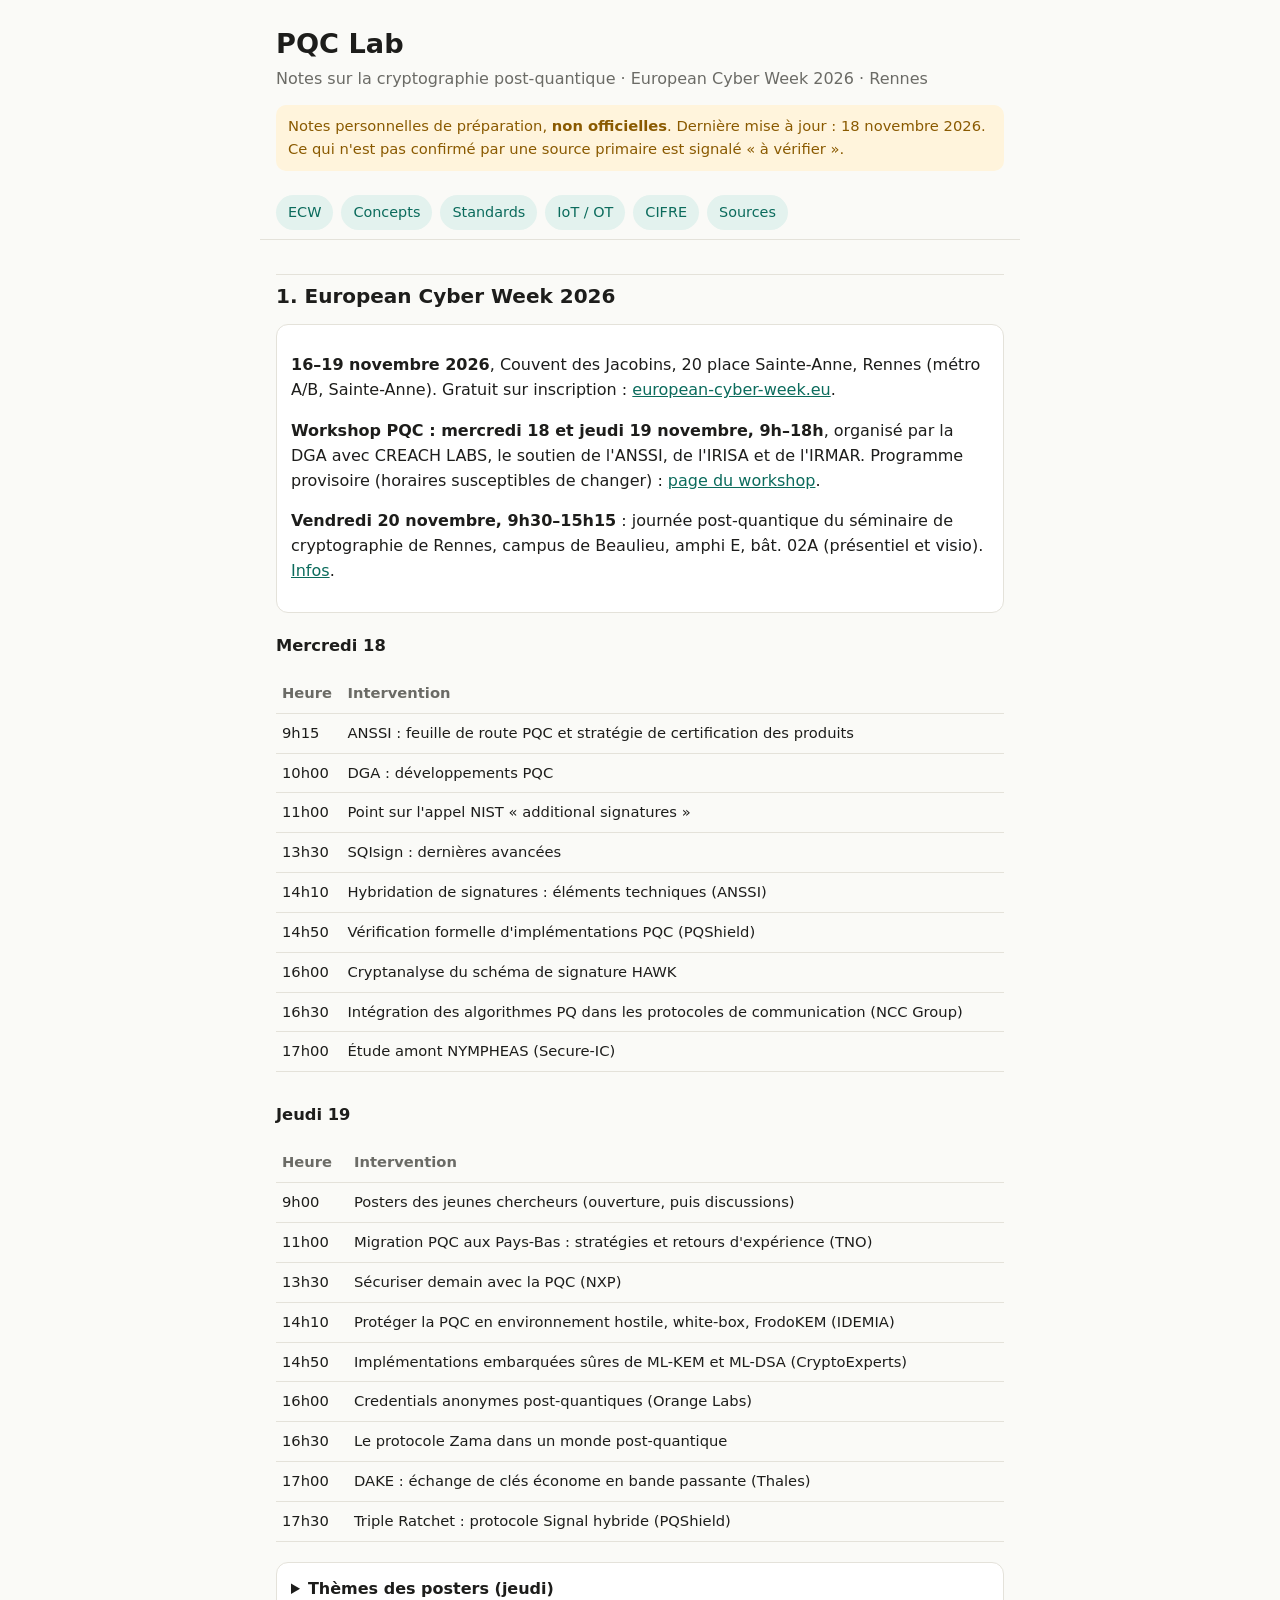
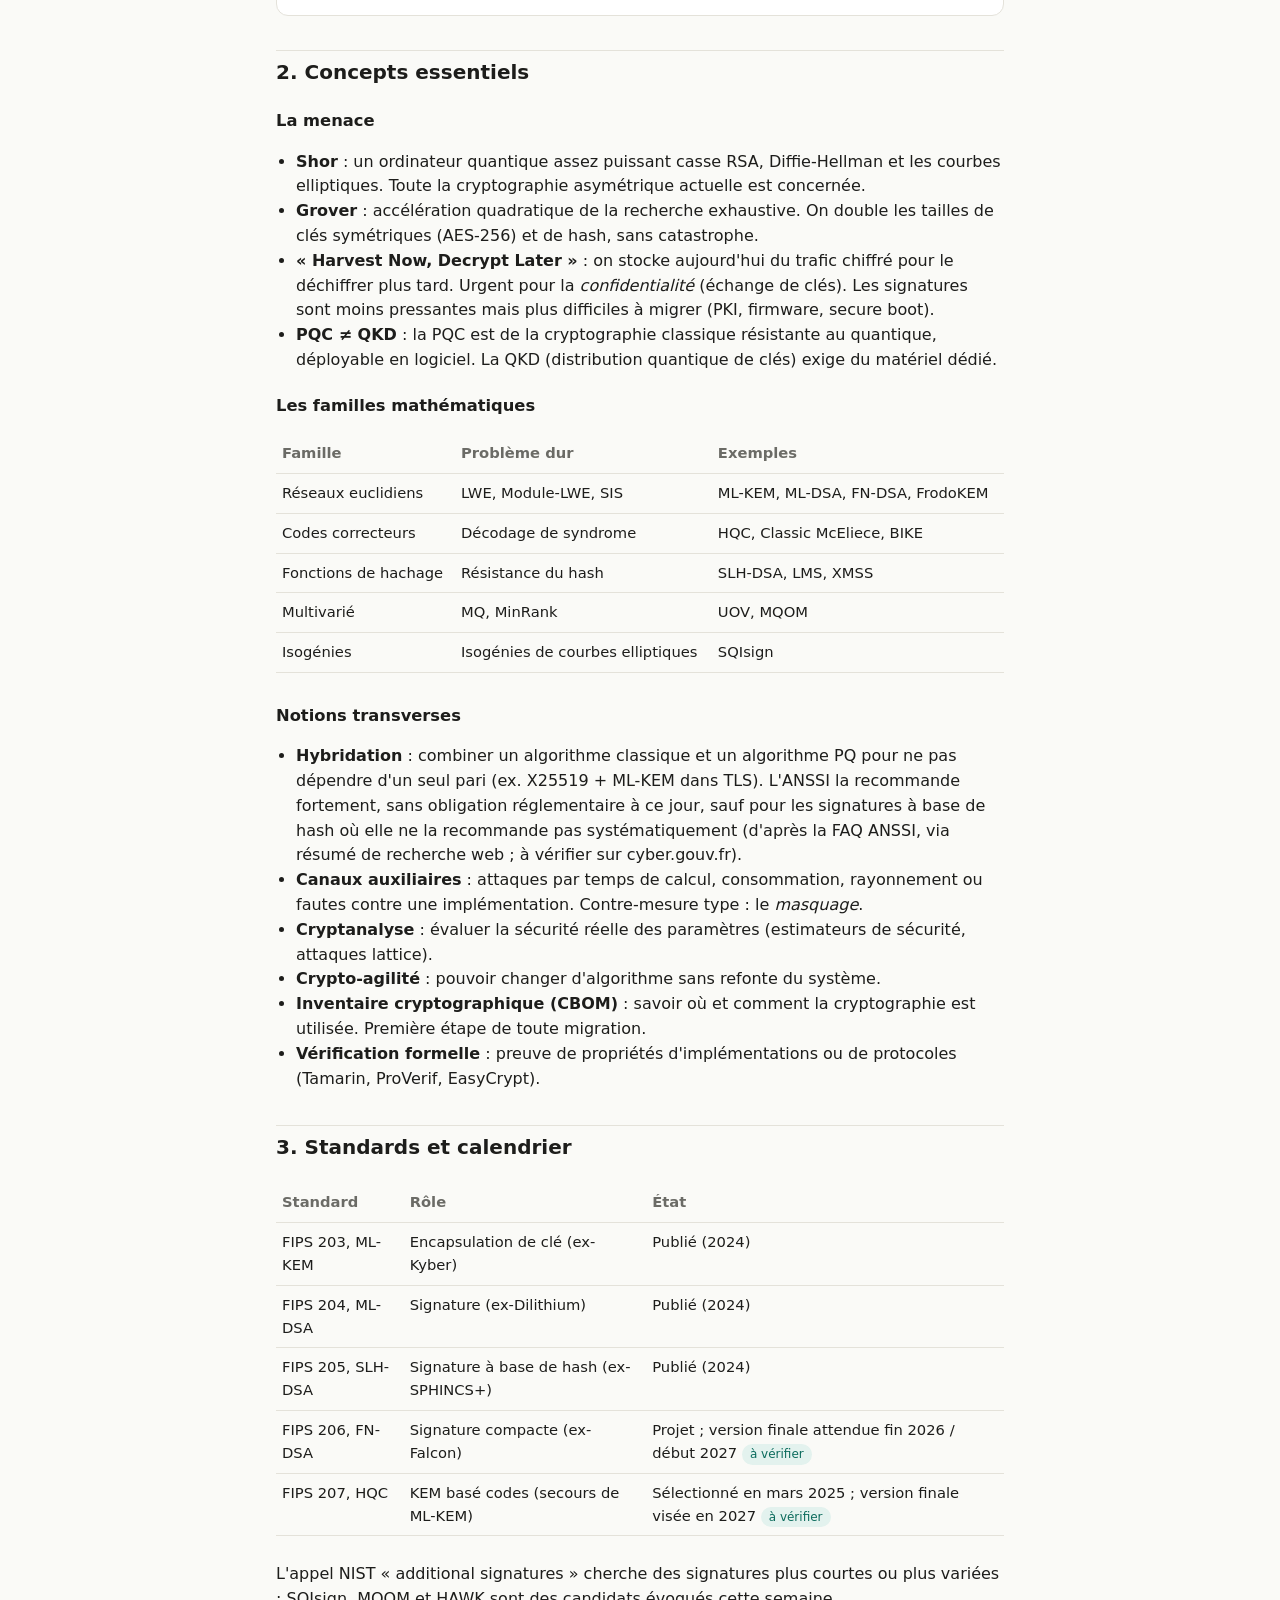
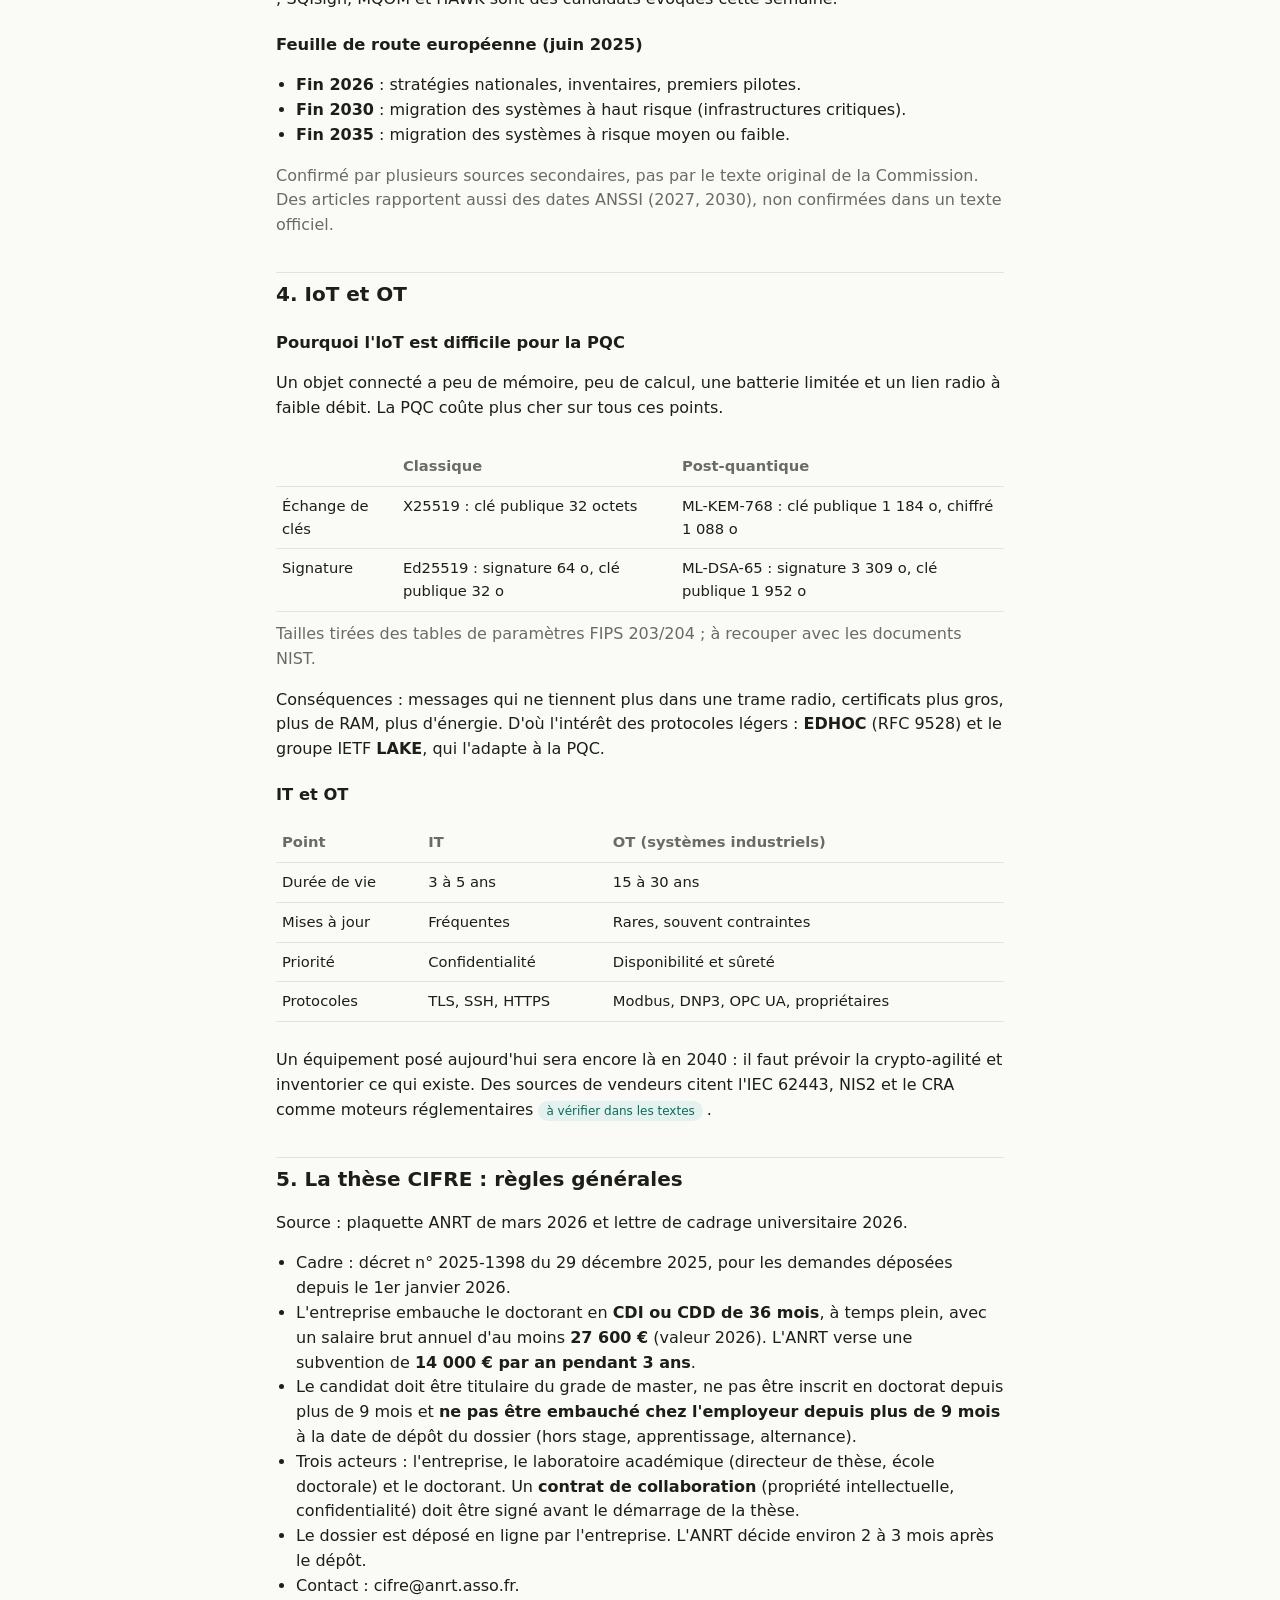
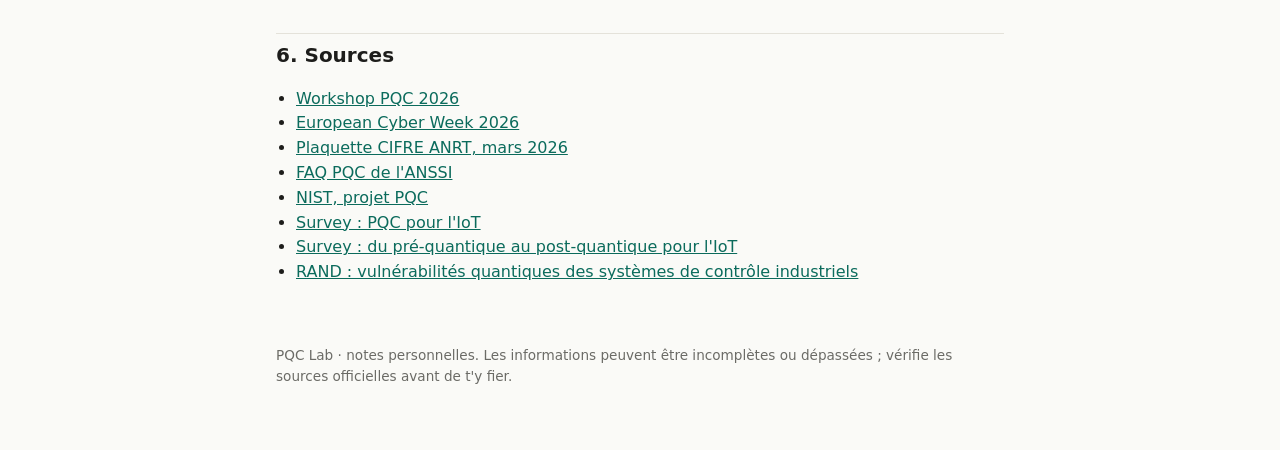
==== index.html @ df10cd15 "Add PQC Lab notes page (ECW 2026, concepts, IoT/OT, CIFRE) Co-Authored-By: Claude Sonnet 5.5 <norepl" ====
<!doctype html>
<html lang="fr">
<head>
<meta charset="utf-8">
<meta name="viewport" content="width=device-width, initial-scale=1">
<title>PQC Lab – notes ECW 2026</title>
<meta name="description" content="Notes de préparation sur la cryptographie post-quantique : European Cyber Week 2026, concepts, IoT/OT, thèse CIFRE.">
<style>
:root{
  --bg:#fafaf7; --fg:#1d1d1b; --muted:#6b6b66; --card:#ffffff; --line:#e4e2da;
  --accent:#0b6b5c; --accent-bg:#e3f2ee; --warn:#8a5a00; --warn-bg:#fff4dc;
}
@media (prefers-color-scheme: dark){
  :root:not([data-theme="light"]){
    --bg:#121614; --fg:#ecefec; --muted:#9aa49e; --card:#1a201d; --line:#2a322e;
    --accent:#5fd0b8; --accent-bg:#17302a; --warn:#f0c068; --warn-bg:#2e2410;
  }
}
*{box-sizing:border-box}
html{scroll-behavior:smooth}
body{margin:0;background:var(--bg);color:var(--fg);
  font:16px/1.55 system-ui,-apple-system,"Segoe UI",Roboto,sans-serif;
  -webkit-text-size-adjust:100%}
main,header,footer,nav{max-width:760px;margin:0 auto;padding-left:16px;padding-right:16px}
header{padding-top:28px}
h1{font-size:1.7rem;line-height:1.2;margin:0 0 6px}
h2{font-size:1.25rem;margin:34px 0 10px;padding-top:6px;border-top:1px solid var(--line)}
h3{font-size:1.02rem;margin:20px 0 6px}
p,li{overflow-wrap:anywhere}
.sub{color:var(--muted);margin:0}
nav{position:sticky;top:0;background:var(--bg);padding-top:10px;padding-bottom:10px;
  border-bottom:1px solid var(--line);z-index:5;display:flex;gap:8px;overflow-x:auto;white-space:nowrap}
nav a{flex:0 0 auto;text-decoration:none;color:var(--accent);background:var(--accent-bg);
  padding:6px 12px;border-radius:999px;font-size:.9rem}
.note{background:var(--warn-bg);color:var(--warn);border-radius:10px;padding:10px 12px;font-size:.92rem;margin:14px 0}
.card{background:var(--card);border:1px solid var(--line);border-radius:12px;padding:12px 14px;margin:12px 0}
table{width:100%;border-collapse:collapse;font-size:.92rem;margin:10px 0}
th,td{text-align:left;vertical-align:top;padding:8px 6px;border-bottom:1px solid var(--line)}
th{color:var(--muted);font-weight:600}
.tw{overflow-x:auto;-webkit-overflow-scrolling:touch}
.tag{display:inline-block;font-size:.75rem;padding:1px 8px;border-radius:999px;background:var(--accent-bg);color:var(--accent);margin-right:4px}
details{background:var(--card);border:1px solid var(--line);border-radius:12px;padding:4px 14px;margin:10px 0}
summary{cursor:pointer;padding:10px 0;font-weight:600}
a{color:var(--accent)}
ul{padding-left:20px}
footer{color:var(--muted);font-size:.85rem;padding-top:30px;padding-bottom:50px}
code{background:var(--accent-bg);padding:1px 5px;border-radius:5px;font-size:.9em}
</style>
</head>
<body>
<header>
  <h1>PQC Lab</h1>
  <p class="sub">Notes sur la cryptographie post-quantique · European Cyber Week 2026 · Rennes</p>
  <div class="note">Notes personnelles de préparation, <strong>non officielles</strong>. Dernière mise à jour : 18 novembre 2026. Ce qui n'est pas confirmé par une source primaire est signalé « à vérifier ».</div>
</header>

<nav aria-label="Sections">
  <a href="#ecw">ECW</a>
  <a href="#concepts">Concepts</a>
  <a href="#standards">Standards</a>
  <a href="#iot">IoT / OT</a>
  <a href="#cifre">CIFRE</a>
  <a href="#sources">Sources</a>
</nav>

<main>

<h2 id="ecw">1. European Cyber Week 2026</h2>
<div class="card">
  <p><strong>16–19 novembre 2026</strong>, Couvent des Jacobins, 20 place Sainte-Anne, Rennes (métro A/B, Sainte-Anne). Gratuit sur inscription : <a href="https://www.european-cyber-week.eu/inscription">european-cyber-week.eu</a>.</p>
  <p><strong>Workshop PQC : mercredi 18 et jeudi 19 novembre, 9h–18h</strong>, organisé par la DGA avec CREACH LABS, le soutien de l'ANSSI, de l'IRISA et de l'IRMAR. Programme provisoire (horaires susceptibles de changer) : <a href="https://lercier.pages.math.cnrs.fr/pqc-workshop-2026/index.html">page du workshop</a>.</p>
  <p><strong>Vendredi 20 novembre, 9h30–15h15</strong> : journée post-quantique du séminaire de cryptographie de Rennes, campus de Beaulieu, amphi E, bât. 02A (présentiel et visio). <a href="https://www.creachlabs.fr/en/seminars-keeping-date-latest-research/cryptography-seminar/post-quantum-day-cryptography-seminar">Infos</a>.</p>
</div>

<h3>Mercredi 18</h3>
<div class="tw"><table>
<tr><th>Heure</th><th>Intervention</th></tr>
<tr><td>9h15</td><td>ANSSI : feuille de route PQC et stratégie de certification des produits</td></tr>
<tr><td>10h00</td><td>DGA : développements PQC</td></tr>
<tr><td>11h00</td><td>Point sur l'appel NIST « additional signatures »</td></tr>
<tr><td>13h30</td><td>SQIsign : dernières avancées</td></tr>
<tr><td>14h10</td><td>Hybridation de signatures : éléments techniques (ANSSI)</td></tr>
<tr><td>14h50</td><td>Vérification formelle d'implémentations PQC (PQShield)</td></tr>
<tr><td>16h00</td><td>Cryptanalyse du schéma de signature HAWK</td></tr>
<tr><td>16h30</td><td>Intégration des algorithmes PQ dans les protocoles de communication (NCC Group)</td></tr>
<tr><td>17h00</td><td>Étude amont NYMPHEAS (Secure-IC)</td></tr>
</table></div>

<h3>Jeudi 19</h3>
<div class="tw"><table>
<tr><th>Heure</th><th>Intervention</th></tr>
<tr><td>9h00</td><td>Posters des jeunes chercheurs (ouverture, puis discussions)</td></tr>
<tr><td>11h00</td><td>Migration PQC aux Pays-Bas : stratégies et retours d'expérience (TNO)</td></tr>
<tr><td>13h30</td><td>Sécuriser demain avec la PQC (NXP)</td></tr>
<tr><td>14h10</td><td>Protéger la PQC en environnement hostile, white-box, FrodoKEM (IDEMIA)</td></tr>
<tr><td>14h50</td><td>Implémentations embarquées sûres de ML-KEM et ML-DSA (CryptoExperts)</td></tr>
<tr><td>16h00</td><td>Credentials anonymes post-quantiques (Orange Labs)</td></tr>
<tr><td>16h30</td><td>Le protocole Zama dans un monde post-quantique</td></tr>
<tr><td>17h00</td><td>DAKE : échange de clés économe en bande passante (Thales)</td></tr>
<tr><td>17h30</td><td>Triple Ratchet : protocole Signal hybride (PQShield)</td></tr>
</table></div>

<details>
<summary>Thèmes des posters (jeudi)</summary>
<ul>
  <li>Cosets cyclotomiques et problèmes de « hidden shift » généralisés</li>
  <li>LSTM homomorphe pratique par bootstrapping programmable</li>
  <li>Réduction interne tronquée et mise au carré vectorisée dans le PMN</li>
  <li>Analyse par canaux auxiliaires d'arbres de graines GGM corrélées : application à MQOM</li>
  <li>Masquage de ML-DSA</li>
  <li>Signatures aveugles compactes concurremment sûres à partir d'hypothèses sur les réseaux</li>
  <li>Cadre pour l'échange de clés hybride PQ/classique</li>
  <li>Attaques différentielles tronquées quantiques</li>
  <li>Matériel optimisé pour signatures à base de hash (LMS, XMSS, SLH-DSA)</li>
  <li>Résilience aux fuites bruitées sans perte liée à la taille du corps</li>
  <li>Schéma de chiffrement MinRank Gabidulin</li>
  <li>Architecture commune ML-KEM / ML-DSA / FN-DSA</li>
</ul>
<p class="sub"><a href="https://www.creachlabs.fr/sites/default/files/public/media/document/2026-11/pqc-2026-accepted-posters.pdf">Liste officielle des posters (PDF)</a></p>
</details>

<h2 id="concepts">2. Concepts essentiels</h2>

<h3>La menace</h3>
<ul>
  <li><strong>Shor</strong> : un ordinateur quantique assez puissant casse RSA, Diffie-Hellman et les courbes elliptiques. Toute la cryptographie asymétrique actuelle est concernée.</li>
  <li><strong>Grover</strong> : accélération quadratique de la recherche exhaustive. On double les tailles de clés symétriques (AES-256) et de hash, sans catastrophe.</li>
  <li><strong>« Harvest Now, Decrypt Later »</strong> : on stocke aujourd'hui du trafic chiffré pour le déchiffrer plus tard. Urgent pour la <em>confidentialité</em> (échange de clés). Les signatures sont moins pressantes mais plus difficiles à migrer (PKI, firmware, secure boot).</li>
  <li><strong>PQC ≠ QKD</strong> : la PQC est de la cryptographie classique résistante au quantique, déployable en logiciel. La QKD (distribution quantique de clés) exige du matériel dédié.</li>
</ul>

<h3>Les familles mathématiques</h3>
<div class="tw"><table>
<tr><th>Famille</th><th>Problème dur</th><th>Exemples</th></tr>
<tr><td>Réseaux euclidiens</td><td>LWE, Module-LWE, SIS</td><td>ML-KEM, ML-DSA, FN-DSA, FrodoKEM</td></tr>
<tr><td>Codes correcteurs</td><td>Décodage de syndrome</td><td>HQC, Classic McEliece, BIKE</td></tr>
<tr><td>Fonctions de hachage</td><td>Résistance du hash</td><td>SLH-DSA, LMS, XMSS</td></tr>
<tr><td>Multivarié</td><td>MQ, MinRank</td><td>UOV, MQOM</td></tr>
<tr><td>Isogénies</td><td>Isogénies de courbes elliptiques</td><td>SQIsign</td></tr>
</table></div>

<h3>Notions transverses</h3>
<ul>
  <li><strong>Hybridation</strong> : combiner un algorithme classique et un algorithme PQ pour ne pas dépendre d'un seul pari (ex. X25519 + ML-KEM dans TLS). L'ANSSI la recommande fortement, sans obligation réglementaire à ce jour, sauf pour les signatures à base de hash où elle ne la recommande pas systématiquement (d'après la FAQ ANSSI, via résumé de recherche web ; à vérifier sur cyber.gouv.fr).</li>
  <li><strong>Canaux auxiliaires</strong> : attaques par temps de calcul, consommation, rayonnement ou fautes contre une implémentation. Contre-mesure type : le <em>masquage</em>.</li>
  <li><strong>Cryptanalyse</strong> : évaluer la sécurité réelle des paramètres (estimateurs de sécurité, attaques lattice).</li>
  <li><strong>Crypto-agilité</strong> : pouvoir changer d'algorithme sans refonte du système.</li>
  <li><strong>Inventaire cryptographique (CBOM)</strong> : savoir où et comment la cryptographie est utilisée. Première étape de toute migration.</li>
  <li><strong>Vérification formelle</strong> : preuve de propriétés d'implémentations ou de protocoles (Tamarin, ProVerif, EasyCrypt).</li>
</ul>

<h2 id="standards">3. Standards et calendrier</h2>
<div class="tw"><table>
<tr><th>Standard</th><th>Rôle</th><th>État</th></tr>
<tr><td>FIPS 203, ML-KEM</td><td>Encapsulation de clé (ex-Kyber)</td><td>Publié (2024)</td></tr>
<tr><td>FIPS 204, ML-DSA</td><td>Signature (ex-Dilithium)</td><td>Publié (2024)</td></tr>
<tr><td>FIPS 205, SLH-DSA</td><td>Signature à base de hash (ex-SPHINCS+)</td><td>Publié (2024)</td></tr>
<tr><td>FIPS 206, FN-DSA</td><td>Signature compacte (ex-Falcon)</td><td>Projet ; version finale attendue fin 2026 / début 2027 <span class="tag">à vérifier</span></td></tr>
<tr><td>FIPS 207, HQC</td><td>KEM basé codes (secours de ML-KEM)</td><td>Sélectionné en mars 2025 ; version finale visée en 2027 <span class="tag">à vérifier</span></td></tr>
</table></div>
<p>L'appel NIST « additional signatures » cherche des signatures plus courtes ou plus variées ; SQIsign, MQOM et HAWK sont des candidats évoqués cette semaine.</p>

<h3>Feuille de route européenne (juin 2025)</h3>
<ul>
  <li><strong>Fin 2026</strong> : stratégies nationales, inventaires, premiers pilotes.</li>
  <li><strong>Fin 2030</strong> : migration des systèmes à haut risque (infrastructures critiques).</li>
  <li><strong>Fin 2035</strong> : migration des systèmes à risque moyen ou faible.</li>
</ul>
<p class="sub">Confirmé par plusieurs sources secondaires, pas par le texte original de la Commission. Des articles rapportent aussi des dates ANSSI (2027, 2030), non confirmées dans un texte officiel.</p>

<h2 id="iot">4. IoT et OT</h2>
<h3>Pourquoi l'IoT est difficile pour la PQC</h3>
<p>Un objet connecté a peu de mémoire, peu de calcul, une batterie limitée et un lien radio à faible débit. La PQC coûte plus cher sur tous ces points.</p>
<div class="tw"><table>
<tr><th></th><th>Classique</th><th>Post-quantique</th></tr>
<tr><td>Échange de clés</td><td>X25519 : clé publique 32 octets</td><td>ML-KEM-768 : clé publique 1 184 o, chiffré 1 088 o</td></tr>
<tr><td>Signature</td><td>Ed25519 : signature 64 o, clé publique 32 o</td><td>ML-DSA-65 : signature 3 309 o, clé publique 1 952 o</td></tr>
</table></div>
<p class="sub">Tailles tirées des tables de paramètres FIPS 203/204 ; à recouper avec les documents NIST.</p>
<p>Conséquences : messages qui ne tiennent plus dans une trame radio, certificats plus gros, plus de RAM, plus d'énergie. D'où l'intérêt des protocoles légers : <strong>EDHOC</strong> (RFC 9528) et le groupe IETF <strong>LAKE</strong>, qui l'adapte à la PQC.</p>

<h3>IT et OT</h3>
<div class="tw"><table>
<tr><th>Point</th><th>IT</th><th>OT (systèmes industriels)</th></tr>
<tr><td>Durée de vie</td><td>3 à 5 ans</td><td>15 à 30 ans</td></tr>
<tr><td>Mises à jour</td><td>Fréquentes</td><td>Rares, souvent contraintes</td></tr>
<tr><td>Priorité</td><td>Confidentialité</td><td>Disponibilité et sûreté</td></tr>
<tr><td>Protocoles</td><td>TLS, SSH, HTTPS</td><td>Modbus, DNP3, OPC UA, propriétaires</td></tr>
</table></div>
<p>Un équipement posé aujourd'hui sera encore là en 2040 : il faut prévoir la crypto-agilité et inventorier ce qui existe. Des sources de vendeurs citent l'IEC 62443, NIS2 et le CRA comme moteurs réglementaires <span class="tag">à vérifier dans les textes</span>.</p>

<h2 id="cifre">5. La thèse CIFRE : règles générales</h2>
<p>Source : plaquette ANRT de mars 2026 et lettre de cadrage universitaire 2026.</p>
<ul>
  <li>Cadre : décret n° 2025-1398 du 29 décembre 2025, pour les demandes déposées depuis le 1er janvier 2026.</li>
  <li>L'entreprise embauche le doctorant en <strong>CDI ou CDD de 36 mois</strong>, à temps plein, avec un salaire brut annuel d'au moins <strong>27 600 €</strong> (valeur 2026). L'ANRT verse une subvention de <strong>14 000 € par an pendant 3 ans</strong>.</li>
  <li>Le candidat doit être titulaire du grade de master, ne pas être inscrit en doctorat depuis plus de 9 mois et <strong>ne pas être embauché chez l'employeur depuis plus de 9 mois</strong> à la date de dépôt du dossier (hors stage, apprentissage, alternance).</li>
  <li>Trois acteurs : l'entreprise, le laboratoire académique (directeur de thèse, école doctorale) et le doctorant. Un <strong>contrat de collaboration</strong> (propriété intellectuelle, confidentialité) doit être signé avant le démarrage de la thèse.</li>
  <li>Le dossier est déposé en ligne par l'entreprise. L'ANRT décide environ 2 à 3 mois après le dépôt.</li>
  <li>Contact : cifre@anrt.asso.fr.</li>
</ul>

<h2 id="sources">6. Sources</h2>
<ul>
  <li><a href="https://lercier.pages.math.cnrs.fr/pqc-workshop-2026/index.html">Workshop PQC 2026</a></li>
  <li><a href="https://cybersecurity-centre.europa.eu/events/european-cyber-week-16-19-november-2026-rennes-france-2026-11-16_bg">European Cyber Week 2026</a></li>
  <li><a href="https://www.anrt.asso.fr/sites/default/files/2026-03/Cifre_2026.pdf">Plaquette CIFRE ANRT, mars 2026</a></li>
  <li><a href="https://cyber.gouv.fr/enjeux-technologiques/cryptographie-post-quantique/faq-pqc/">FAQ PQC de l'ANSSI</a></li>
  <li><a href="https://csrc.nist.gov/projects/post-quantum-cryptography">NIST, projet PQC</a></li>
  <li><a href="https://arxiv.org/pdf/2401.17538">Survey : PQC pour l'IoT</a></li>
  <li><a href="https://arxiv.org/pdf/2402.00790">Survey : du pré-quantique au post-quantique pour l'IoT</a></li>
  <li><a href="https://www.rand.org/pubs/research_reports/RRA2427-1.html">RAND : vulnérabilités quantiques des systèmes de contrôle industriels</a></li>
</ul>

</main>
<footer>
  <p>PQC Lab · notes personnelles. Les informations peuvent être incomplètes ou dépassées ; vérifie les sources officielles avant de t'y fier.</p>
</footer>
</body>
</html>
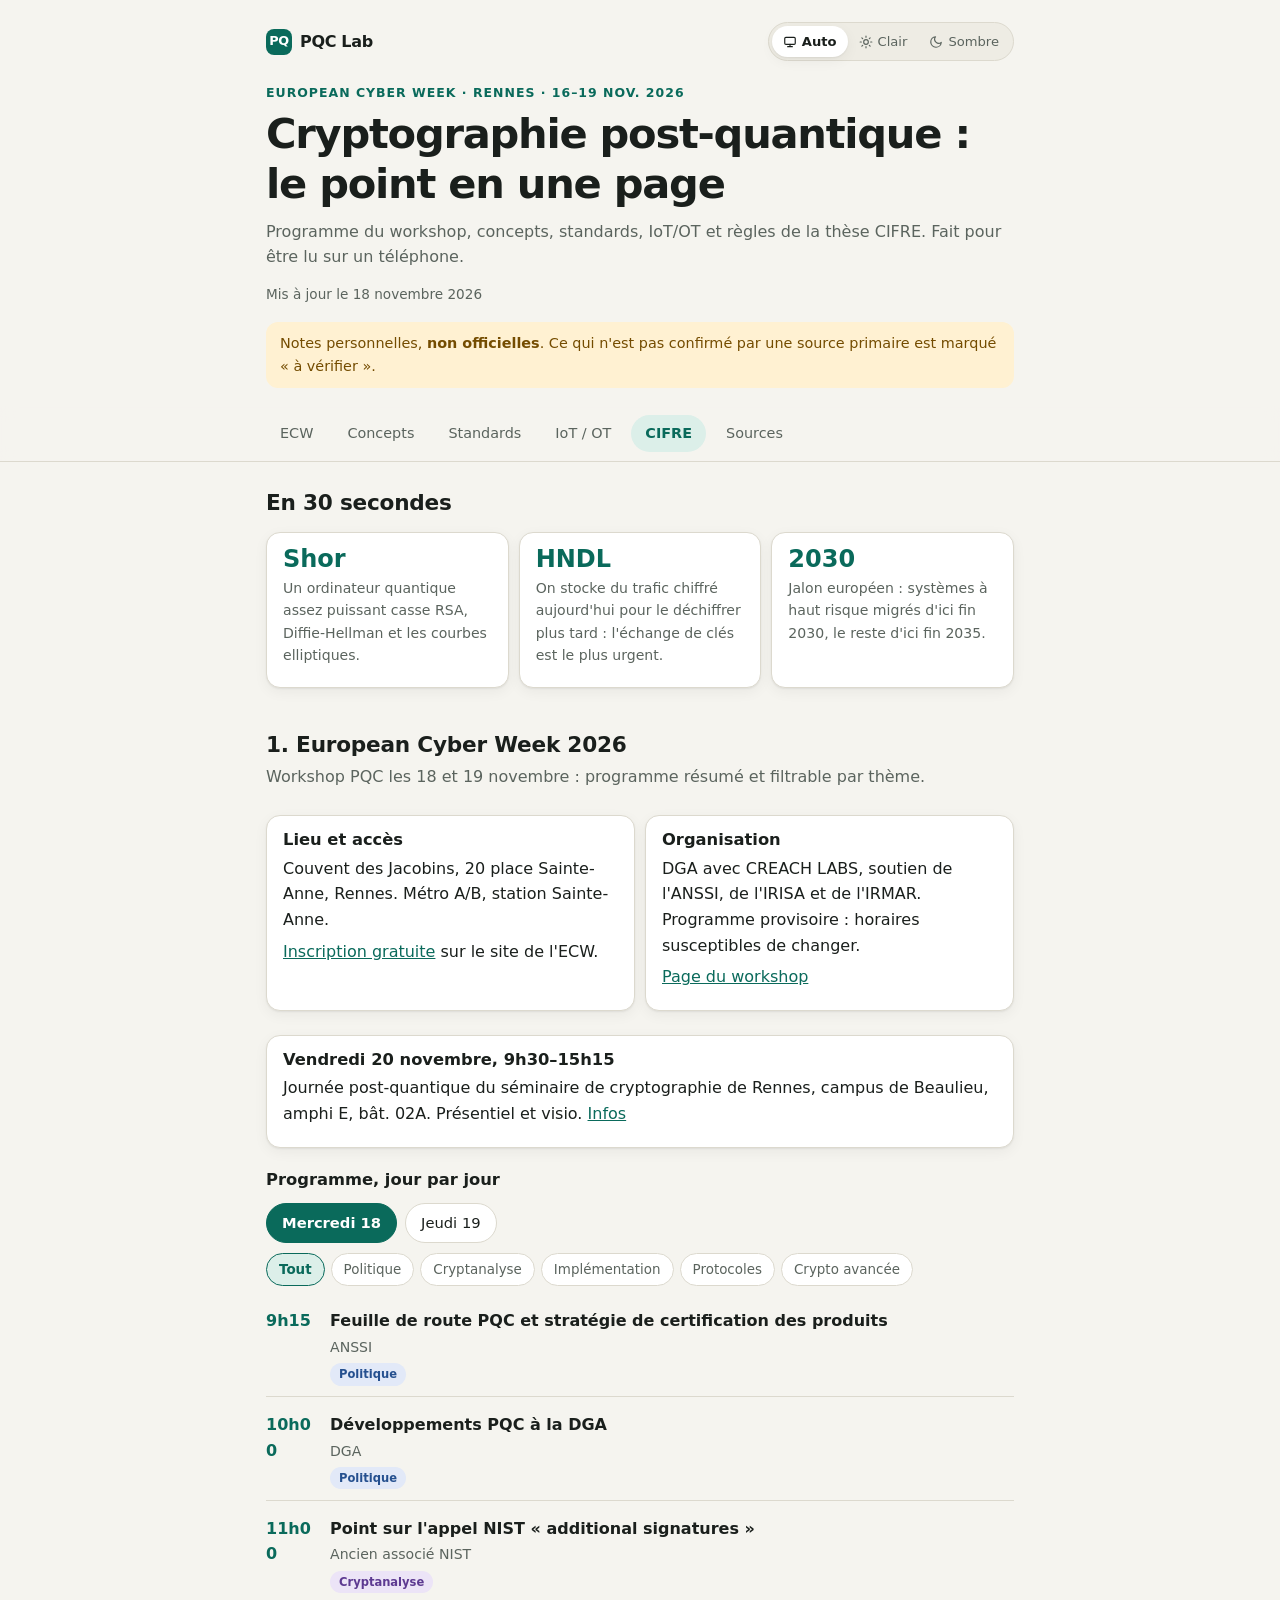
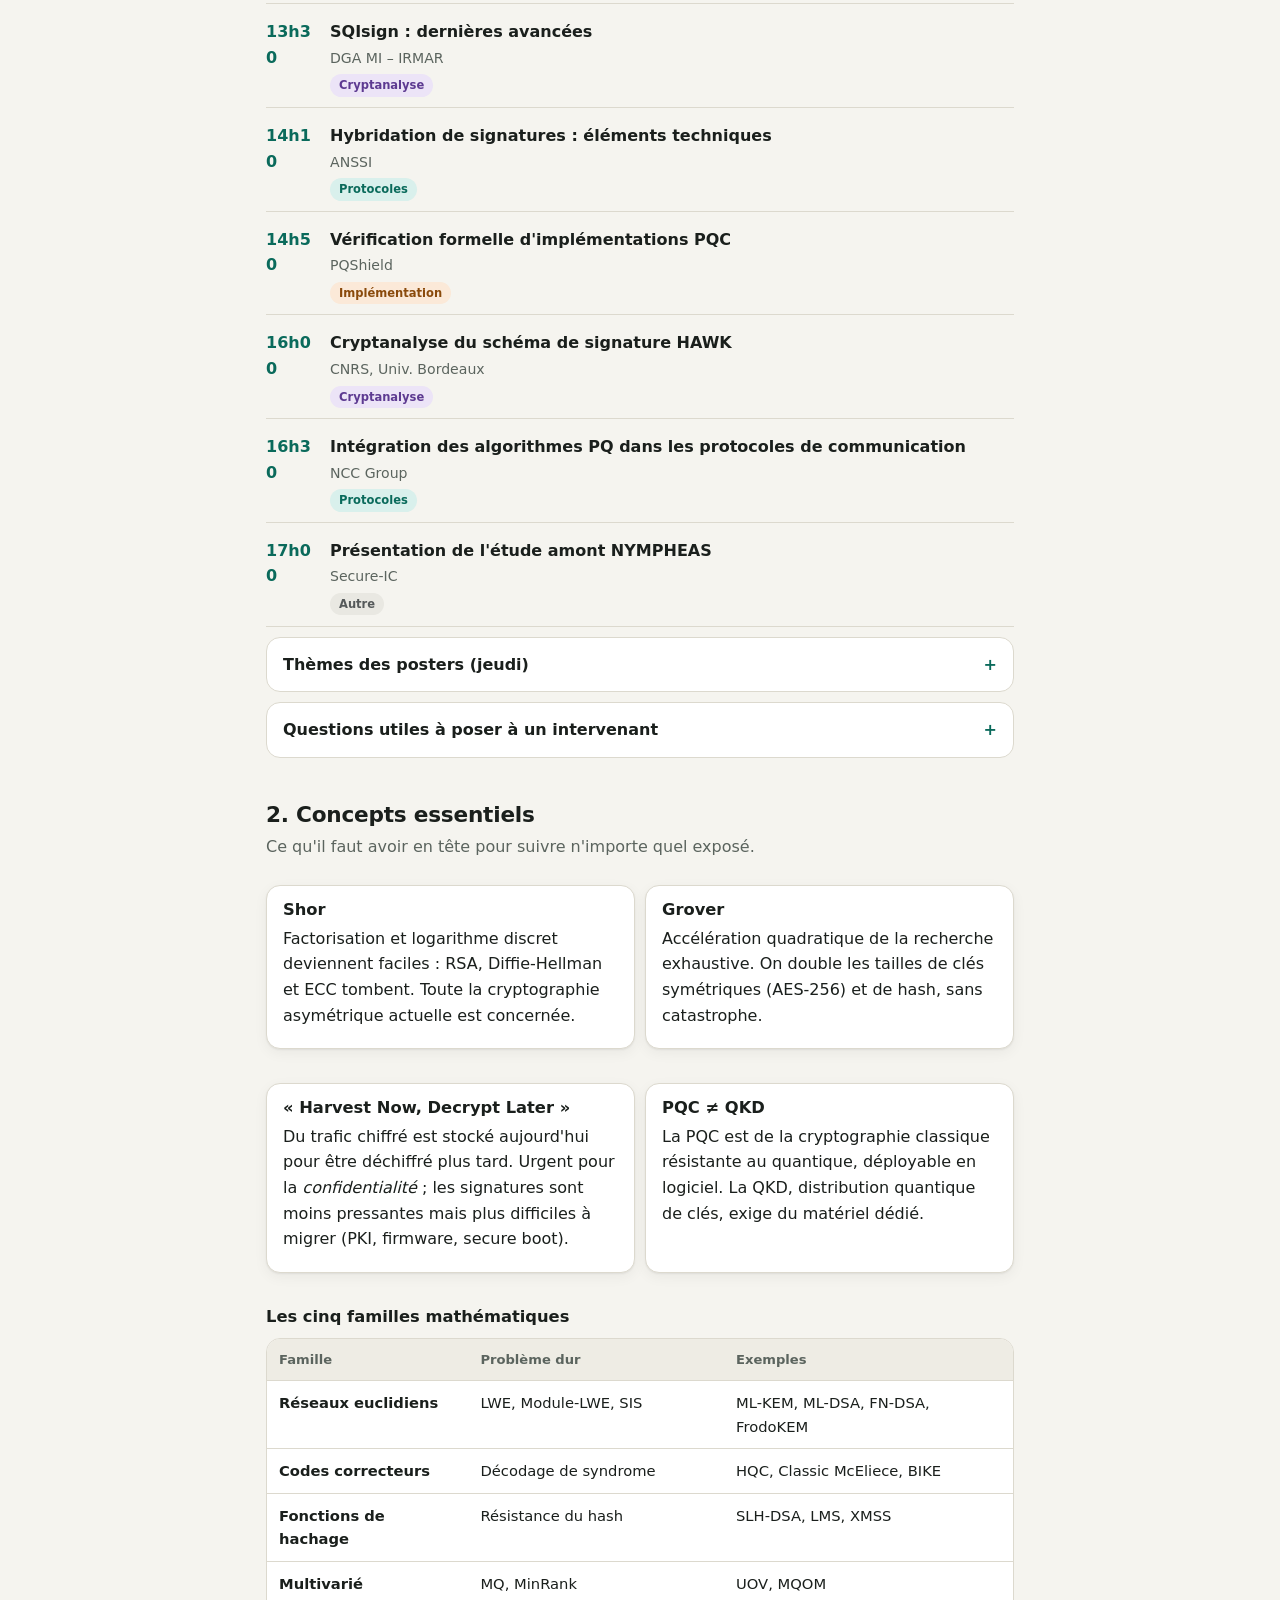
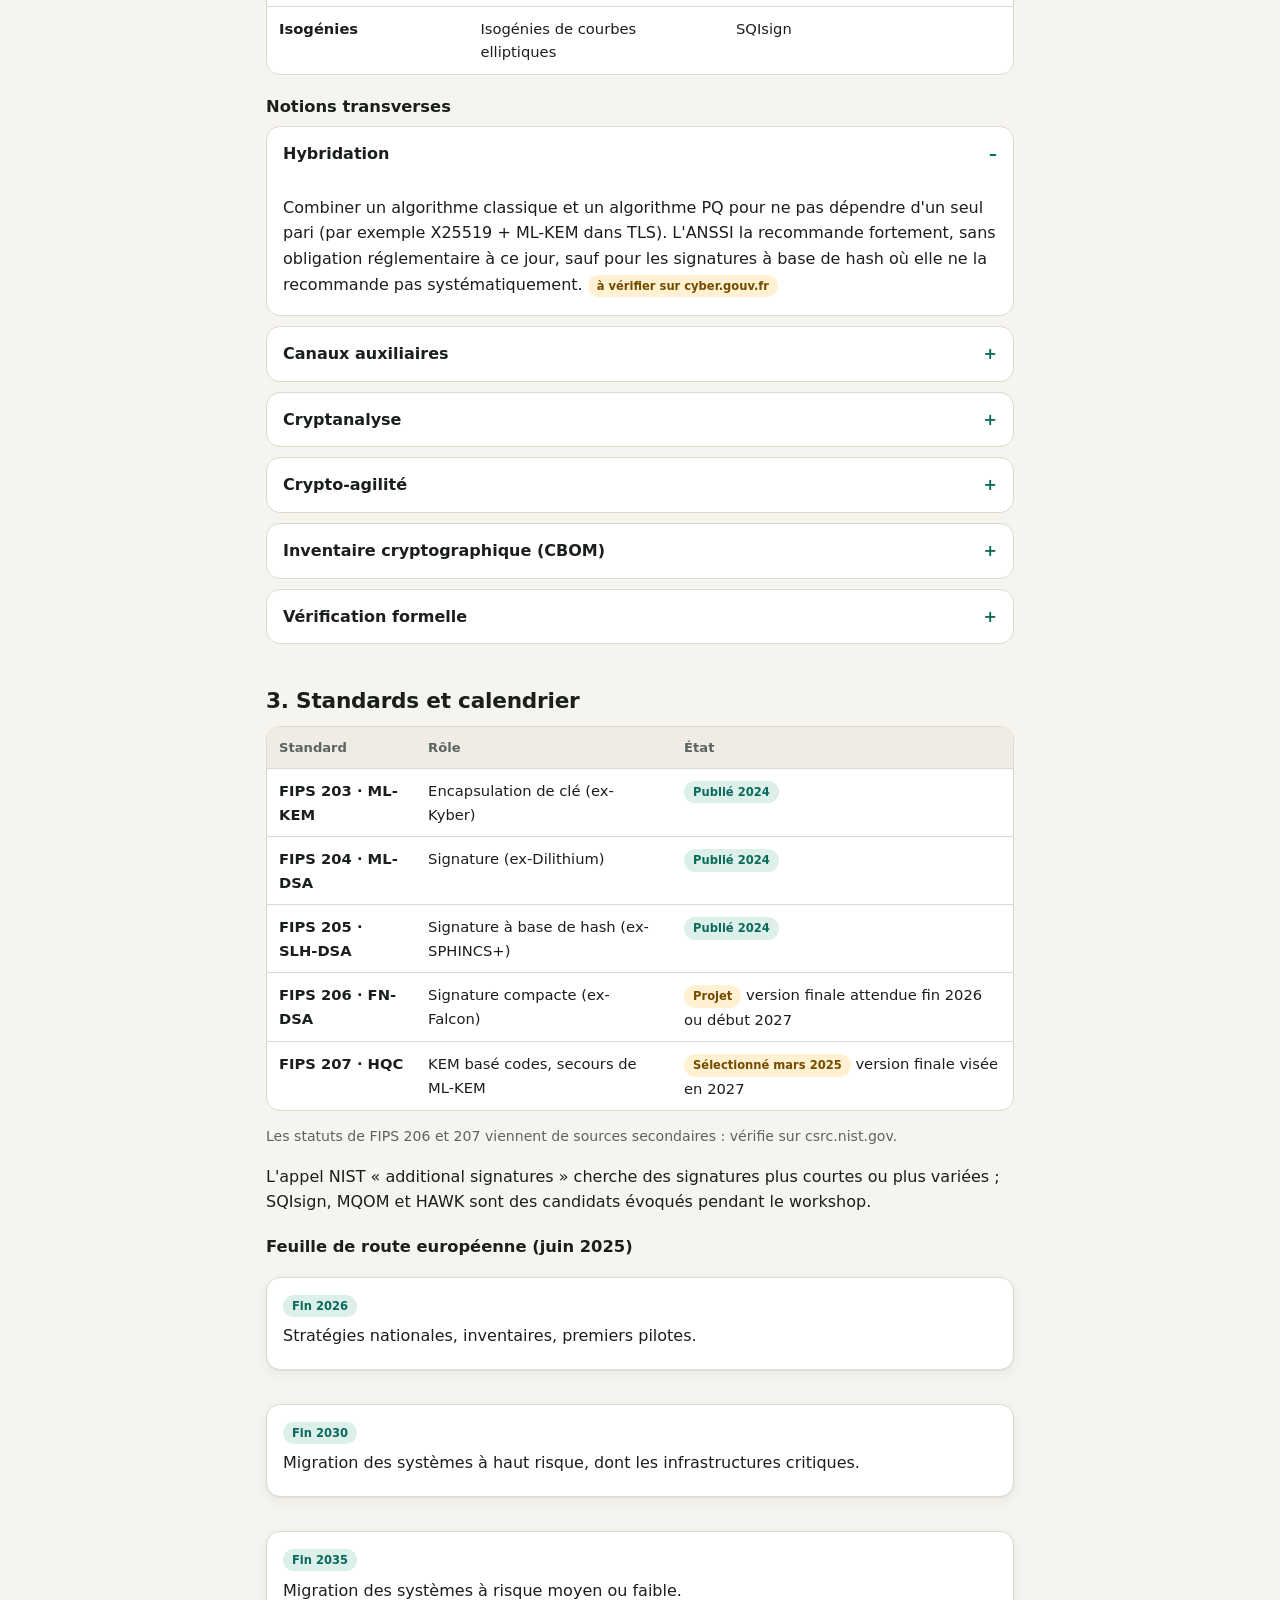
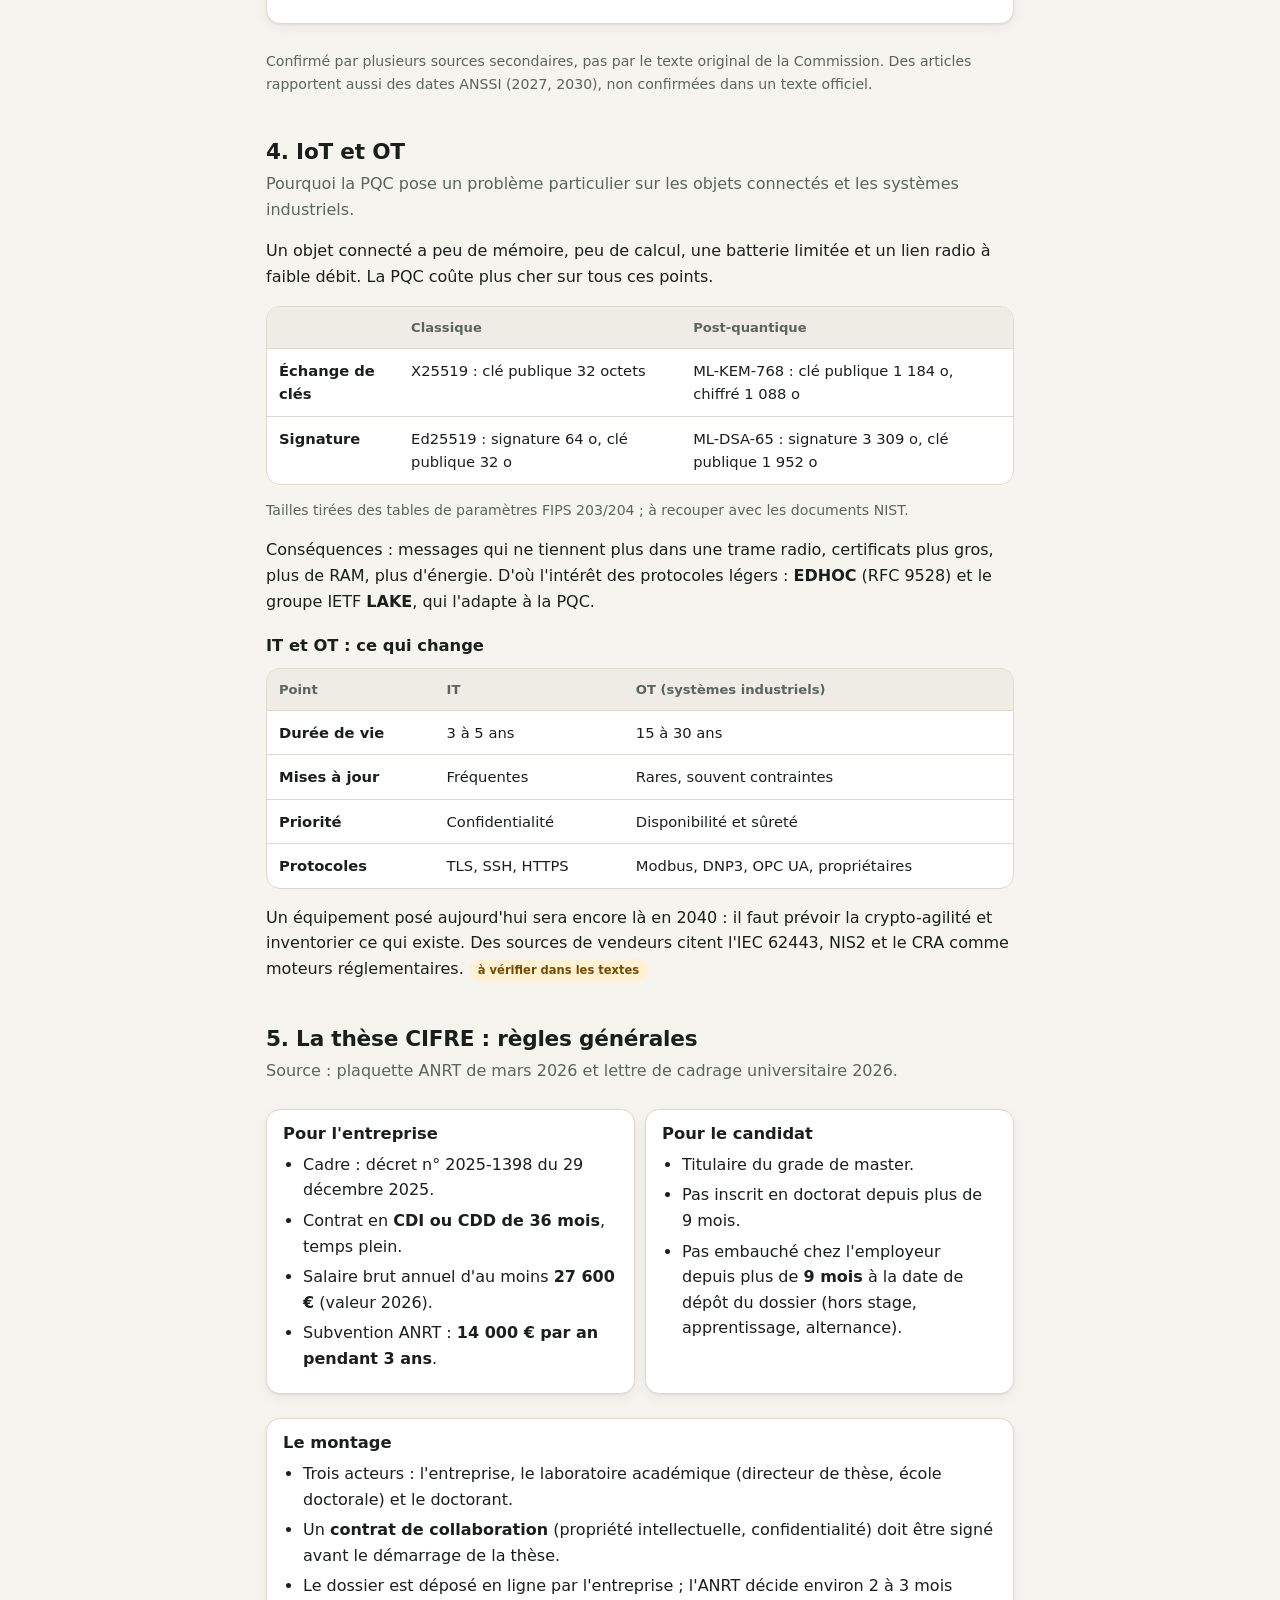
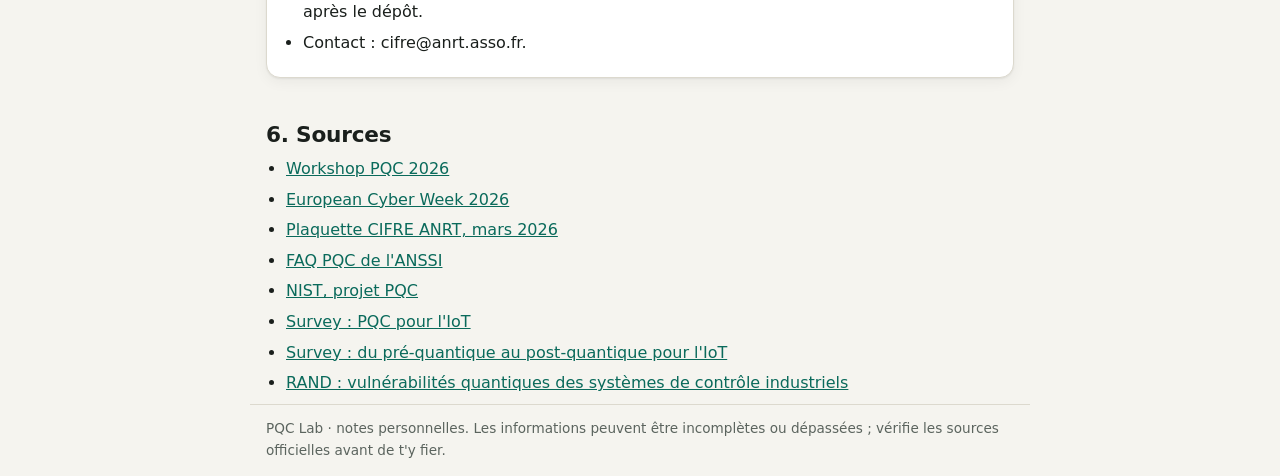
==== commit 0128fd24: "Redesign page: theme selector, programme tabs and filters, cards Co-Authored-By: Claude Sonnet 5.5 <" ====
--- a/index.html
+++ b/index.html
@@ -2,219 +2,561 @@
 <html lang="fr">
 <head>
 <meta charset="utf-8">
-<meta name="viewport" content="width=device-width, initial-scale=1">
+<meta name="viewport" content="width=device-width, initial-scale=1, viewport-fit=cover">
 <title>PQC Lab – notes ECW 2026</title>
-<meta name="description" content="Notes de préparation sur la cryptographie post-quantique : European Cyber Week 2026, concepts, IoT/OT, thèse CIFRE.">
+<meta name="description" content="Notes sur la cryptographie post-quantique : programme de l'European Cyber Week 2026, concepts, standards, IoT/OT, règles de la thèse CIFRE.">
+<meta name="theme-color" content="#f5f4ef">
+<script>
+/* Applique le thème enregistré avant le premier affichage (évite le flash). */
+(function(){try{var t=localStorage.getItem('pqc-theme');if(t==='light'||t==='dark')document.documentElement.setAttribute('data-theme',t);}catch(e){}})();
+</script>
 <style>
 :root{
-  --bg:#fafaf7; --fg:#1d1d1b; --muted:#6b6b66; --card:#ffffff; --line:#e4e2da;
-  --accent:#0b6b5c; --accent-bg:#e3f2ee; --warn:#8a5a00; --warn-bg:#fff4dc;
+  color-scheme:light;
+  --bg:#f5f4ef; --surface:#ffffff; --surface-2:#eeece4; --fg:#1a1f1c; --muted:#5b645e; --line:#dcd9ce;
+  --accent:#0a6a5b; --accent-soft:#dcefe9; --accent-fg:#ffffff;
+  --warn:#744c00; --warn-bg:#fff1d2;
+  --policy-bg:#e2e9f8; --policy-fg:#25508f;
+  --crypt-bg:#ece4f7; --crypt-fg:#5d3a91;
+  --impl-bg:#fbe9d8; --impl-fg:#8a4a0b;
+  --proto-bg:#d9f0ec; --proto-fg:#0a6a5b;
+  --adv-bg:#f8e1ea; --adv-fg:#9a2f58;
+  --other-bg:#e9e8e2; --other-fg:#55595a;
+  --shadow:0 1px 2px rgba(20,25,22,.06),0 4px 14px rgba(20,25,22,.05);
+}
+:root[data-theme="dark"]{
+  color-scheme:dark;
+  --bg:#0e1311; --surface:#161c19; --surface-2:#1e2723; --fg:#e8eee9; --muted:#9aa8a1; --line:#28322d;
+  --accent:#5fd2b9; --accent-soft:#16312b; --accent-fg:#06201a;
+  --warn:#f0c46c; --warn-bg:#2b2310;
+  --policy-bg:#1b2a47; --policy-fg:#9dbcf2;
+  --crypt-bg:#2a2140; --crypt-fg:#c6aef0;
+  --impl-bg:#3a2612; --impl-fg:#f0b87c;
+  --proto-bg:#12332d; --proto-fg:#7fdcc8;
+  --adv-bg:#3d1a29; --adv-fg:#f0a3c1;
+  --other-bg:#232a27; --other-fg:#aab3ae;
+  --shadow:none;
 }
 @media (prefers-color-scheme: dark){
   :root:not([data-theme="light"]){
-    --bg:#121614; --fg:#ecefec; --muted:#9aa49e; --card:#1a201d; --line:#2a322e;
-    --accent:#5fd0b8; --accent-bg:#17302a; --warn:#f0c068; --warn-bg:#2e2410;
+    color-scheme:dark;
+    --bg:#0e1311; --surface:#161c19; --surface-2:#1e2723; --fg:#e8eee9; --muted:#9aa8a1; --line:#28322d;
+    --accent:#5fd2b9; --accent-soft:#16312b; --accent-fg:#06201a;
+    --warn:#f0c46c; --warn-bg:#2b2310;
+    --policy-bg:#1b2a47; --policy-fg:#9dbcf2;
+    --crypt-bg:#2a2140; --crypt-fg:#c6aef0;
+    --impl-bg:#3a2612; --impl-fg:#f0b87c;
+    --proto-bg:#12332d; --proto-fg:#7fdcc8;
+    --adv-bg:#3d1a29; --adv-fg:#f0a3c1;
+    --other-bg:#232a27; --other-fg:#aab3ae;
+    --shadow:none;
   }
 }
+
 *{box-sizing:border-box}
-html{scroll-behavior:smooth}
+html{scroll-behavior:smooth;scroll-padding-top:70px}
+@media (prefers-reduced-motion:reduce){html{scroll-behavior:auto}*{transition:none!important}}
 body{margin:0;background:var(--bg);color:var(--fg);
-  font:16px/1.55 system-ui,-apple-system,"Segoe UI",Roboto,sans-serif;
-  -webkit-text-size-adjust:100%}
-main,header,footer,nav{max-width:760px;margin:0 auto;padding-left:16px;padding-right:16px}
-header{padding-top:28px}
-h1{font-size:1.7rem;line-height:1.2;margin:0 0 6px}
-h2{font-size:1.25rem;margin:34px 0 10px;padding-top:6px;border-top:1px solid var(--line)}
-h3{font-size:1.02rem;margin:20px 0 6px}
-p,li{overflow-wrap:anywhere}
-.sub{color:var(--muted);margin:0}
-nav{position:sticky;top:0;background:var(--bg);padding-top:10px;padding-bottom:10px;
-  border-bottom:1px solid var(--line);z-index:5;display:flex;gap:8px;overflow-x:auto;white-space:nowrap}
-nav a{flex:0 0 auto;text-decoration:none;color:var(--accent);background:var(--accent-bg);
-  padding:6px 12px;border-radius:999px;font-size:.9rem}
-.note{background:var(--warn-bg);color:var(--warn);border-radius:10px;padding:10px 12px;font-size:.92rem;margin:14px 0}
-.card{background:var(--card);border:1px solid var(--line);border-radius:12px;padding:12px 14px;margin:12px 0}
-table{width:100%;border-collapse:collapse;font-size:.92rem;margin:10px 0}
-th,td{text-align:left;vertical-align:top;padding:8px 6px;border-bottom:1px solid var(--line)}
-th{color:var(--muted);font-weight:600}
-.tw{overflow-x:auto;-webkit-overflow-scrolling:touch}
-.tag{display:inline-block;font-size:.75rem;padding:1px 8px;border-radius:999px;background:var(--accent-bg);color:var(--accent);margin-right:4px}
-details{background:var(--card);border:1px solid var(--line);border-radius:12px;padding:4px 14px;margin:10px 0}
-summary{cursor:pointer;padding:10px 0;font-weight:600}
+  font:16px/1.6 system-ui,-apple-system,"Segoe UI",Roboto,"Helvetica Neue",sans-serif;
+  -webkit-text-size-adjust:100%;
+  padding-left:env(safe-area-inset-left);padding-right:env(safe-area-inset-right)}
+.wrap{max-width:780px;margin:0 auto;padding:0 16px}
 a{color:var(--accent)}
-ul{padding-left:20px}
-footer{color:var(--muted);font-size:.85rem;padding-top:30px;padding-bottom:50px}
-code{background:var(--accent-bg);padding:1px 5px;border-radius:5px;font-size:.9em}
+:focus-visible{outline:2px solid var(--accent);outline-offset:2px;border-radius:6px}
+p,li,td,th,summary{overflow-wrap:anywhere}
+h1,h2,h3{line-height:1.2;margin:0}
+h2{font-size:1.35rem;margin:44px 0 6px;letter-spacing:-.01em}
+h3{font-size:1.02rem;margin:22px 0 8px}
+.lead{color:var(--muted);margin:0 0 14px}
+.eyebrow{font-size:.78rem;font-weight:700;letter-spacing:.08em;text-transform:uppercase;color:var(--accent)}
+
+/* En-tête */
+.top{padding-top:22px;padding-bottom:18px}
+.bar{display:flex;align-items:center;justify-content:space-between;gap:12px;margin-bottom:22px}
+.brand{font-weight:800;letter-spacing:-.02em;display:flex;align-items:center;gap:8px}
+.logo{width:26px;height:26px;border-radius:8px;background:var(--accent);color:var(--accent-fg);
+  display:grid;place-items:center;font-size:.8rem;font-weight:800}
+.seg{display:inline-flex;background:var(--surface-2);border:1px solid var(--line);border-radius:999px;padding:3px}
+.seg button{appearance:none;border:0;background:transparent;color:var(--muted);font:inherit;font-size:.82rem;
+  padding:5px 11px;border-radius:999px;cursor:pointer;display:inline-flex;align-items:center;gap:5px;min-height:30px}
+.seg button[aria-pressed="true"]{background:var(--surface);color:var(--fg);box-shadow:var(--shadow);font-weight:600}
+.seg svg{width:14px;height:14px;flex:none}
+h1{font-size:clamp(1.9rem,6vw,2.6rem);letter-spacing:-.03em;margin:6px 0 10px}
+.updated{font-size:.85rem;color:var(--muted)}
+.callout{background:var(--warn-bg);color:var(--warn);border-radius:12px;padding:10px 14px;font-size:.9rem;margin:16px 0 0}
+
+/* Navigation */
+.nav{position:sticky;top:0;z-index:20;background:color-mix(in srgb,var(--bg) 92%,transparent);
+  backdrop-filter:blur(8px);-webkit-backdrop-filter:blur(8px);border-bottom:1px solid var(--line)}
+.nav .wrap{display:flex;gap:6px;overflow-x:auto;padding-top:9px;padding-bottom:9px;scrollbar-width:none}
+.nav .wrap::-webkit-scrollbar{display:none}
+.nav a{flex:none;text-decoration:none;color:var(--muted);font-size:.9rem;padding:6px 13px;border-radius:999px;border:1px solid transparent}
+.nav a[aria-current="true"]{background:var(--accent-soft);color:var(--accent);font-weight:600}
+
+/* En 30 secondes */
+.tl{display:grid;gap:10px;margin:16px 0 0}
+@media (min-width:640px){.tl{grid-template-columns:repeat(3,1fr)}}
+.tl .card{margin:0}
+.big{font-size:1.5rem;font-weight:800;color:var(--accent);line-height:1}
+
+/* Cartes */
+.card{background:var(--surface);border:1px solid var(--line);border-radius:14px;padding:14px 16px;margin:12px 0;box-shadow:var(--shadow)}
+.card h3{margin:0 0 6px}
+.card p{margin:6px 0}
+.grid{display:grid;gap:10px}
+@media (min-width:640px){.grid.two{grid-template-columns:1fr 1fr}}
+
+/* Chips */
+.chip{display:inline-block;font-size:.72rem;font-weight:600;padding:2px 9px;border-radius:999px;white-space:nowrap}
+.c-policy{background:var(--policy-bg);color:var(--policy-fg)}
+.c-crypt{background:var(--crypt-bg);color:var(--crypt-fg)}
+.c-impl{background:var(--impl-bg);color:var(--impl-fg)}
+.c-proto{background:var(--proto-bg);color:var(--proto-fg)}
+.c-adv{background:var(--adv-bg);color:var(--adv-fg)}
+.c-other{background:var(--other-bg);color:var(--other-fg)}
+.badge{display:inline-block;font-size:.72rem;font-weight:700;padding:2px 9px;border-radius:999px;background:var(--accent-soft);color:var(--accent)}
+.badge.warn{background:var(--warn-bg);color:var(--warn)}
+
+/* Programme */
+.tabs{display:flex;gap:8px;margin:14px 0 10px}
+.tabs button,.filters button{appearance:none;font:inherit;cursor:pointer;border:1px solid var(--line);background:var(--surface);
+  color:var(--fg);border-radius:999px;padding:7px 15px;min-height:38px;font-size:.92rem}
+.tabs button[aria-selected="true"]{background:var(--accent);border-color:var(--accent);color:var(--accent-fg);font-weight:700}
+.filters{display:flex;gap:6px;overflow-x:auto;padding-bottom:6px;scrollbar-width:none;margin-bottom:6px}
+.filters::-webkit-scrollbar{display:none}
+.filters button{flex:none;padding:5px 12px;min-height:32px;font-size:.84rem;color:var(--muted)}
+.filters button[aria-pressed="true"]{background:var(--accent-soft);border-color:var(--accent);color:var(--accent);font-weight:600}
+.day[hidden]{display:none}
+.slots{list-style:none;margin:0;padding:0;position:relative}
+.slot{display:grid;grid-template-columns:54px 1fr;gap:10px;padding:10px 0;border-bottom:1px solid var(--line)}
+.slot[hidden]{display:none}
+.slot time{font-weight:700;font-variant-numeric:tabular-nums;color:var(--accent)}
+.slot .t{font-weight:600}
+.slot .w{display:block;color:var(--muted);font-size:.88rem;margin-top:2px}
+.slot .chip{margin-top:5px}
+.slot.now{background:var(--accent-soft);border-radius:10px;padding-left:8px;padding-right:8px;margin:0 -8px}
+.empty{color:var(--muted);font-size:.9rem;display:none}
+
+/* Tableaux */
+.tw{overflow-x:auto;-webkit-overflow-scrolling:touch;border:1px solid var(--line);border-radius:14px;background:var(--surface);margin:12px 0}
+table{width:100%;border-collapse:collapse;font-size:.92rem;min-width:520px}
+th,td{text-align:left;vertical-align:top;padding:10px 12px;border-bottom:1px solid var(--line)}
+tr:last-child td{border-bottom:0}
+th{color:var(--muted);font-weight:600;font-size:.82rem;background:var(--surface-2)}
+td:first-child{font-weight:600}
+
+/* Détails repliables */
+details{background:var(--surface);border:1px solid var(--line);border-radius:14px;padding:2px 16px;margin:10px 0}
+summary{cursor:pointer;padding:12px 0;font-weight:600;list-style:none;display:flex;justify-content:space-between;gap:10px}
+summary::-webkit-details-marker{display:none}
+summary::after{content:"+";color:var(--accent);font-weight:700}
+details[open] summary::after{content:"–"}
+details ul{margin:0 0 12px}
+ul{padding-left:20px;margin:8px 0}
+li{margin:5px 0}
+.sub{color:var(--muted);font-size:.88rem}
+code{background:var(--surface-2);padding:1px 6px;border-radius:6px;font-size:.9em}
+
+footer{color:var(--muted);font-size:.85rem;padding:34px 0 60px;border-top:1px solid var(--line);margin-top:44px}
+.totop{position:fixed;right:max(14px,env(safe-area-inset-right));bottom:max(14px,env(safe-area-inset-bottom));
+  width:42px;height:42px;border-radius:50%;border:1px solid var(--line);background:var(--surface);color:var(--fg);
+  box-shadow:var(--shadow);cursor:pointer;display:none;align-items:center;justify-content:center;font-size:1.1rem}
+.totop.show{display:flex}
 </style>
 </head>
 <body>
-<header>
-  <h1>PQC Lab</h1>
-  <p class="sub">Notes sur la cryptographie post-quantique · European Cyber Week 2026 · Rennes</p>
-  <div class="note">Notes personnelles de préparation, <strong>non officielles</strong>. Dernière mise à jour : 18 novembre 2026. Ce qui n'est pas confirmé par une source primaire est signalé « à vérifier ».</div>
+
+<header class="top wrap">
+  <div class="bar">
+    <div class="brand"><span class="logo" aria-hidden="true">PQ</span> PQC Lab</div>
+    <div class="seg" role="group" aria-label="Thème d'affichage">
+      <button type="button" data-theme-btn="auto" aria-pressed="true" title="Suivre le système">
+        <svg viewBox="0 0 24 24" fill="none" stroke="currentColor" stroke-width="2" stroke-linecap="round" aria-hidden="true"><rect x="3" y="4" width="18" height="12" rx="2"/><path d="M8 20h8M12 16v4"/></svg><span>Auto</span>
+      </button>
+      <button type="button" data-theme-btn="light" aria-pressed="false" title="Thème clair">
+        <svg viewBox="0 0 24 24" fill="none" stroke="currentColor" stroke-width="2" stroke-linecap="round" aria-hidden="true"><circle cx="12" cy="12" r="4"/><path d="M12 2v2M12 20v2M4.9 4.9l1.4 1.4M17.7 17.7l1.4 1.4M2 12h2M20 12h2M4.9 19.1l1.4-1.4M17.7 6.3l1.4-1.4"/></svg><span>Clair</span>
+      </button>
+      <button type="button" data-theme-btn="dark" aria-pressed="false" title="Thème sombre">
+        <svg viewBox="0 0 24 24" fill="none" stroke="currentColor" stroke-width="2" stroke-linecap="round" stroke-linejoin="round" aria-hidden="true"><path d="M21 12.8A9 9 0 1 1 11.2 3a7 7 0 0 0 9.8 9.8z"/></svg><span>Sombre</span>
+      </button>
+    </div>
+  </div>
+  <div class="eyebrow">European Cyber Week · Rennes · 16–19 nov. 2026</div>
+  <h1>Cryptographie post-quantique : le point en une page</h1>
+  <p class="lead">Programme du workshop, concepts, standards, IoT/OT et règles de la thèse CIFRE. Fait pour être lu sur un téléphone.</p>
+  <div class="updated">Mis à jour le 18 novembre 2026</div>
+  <div class="callout">Notes personnelles, <strong>non officielles</strong>. Ce qui n'est pas confirmé par une source primaire est marqué « à vérifier ».</div>
 </header>
 
-<nav aria-label="Sections">
-  <a href="#ecw">ECW</a>
-  <a href="#concepts">Concepts</a>
-  <a href="#standards">Standards</a>
-  <a href="#iot">IoT / OT</a>
-  <a href="#cifre">CIFRE</a>
-  <a href="#sources">Sources</a>
+<nav class="nav" aria-label="Sections">
+  <div class="wrap">
+    <a href="#ecw">ECW</a>
+    <a href="#concepts">Concepts</a>
+    <a href="#standards">Standards</a>
+    <a href="#iot">IoT / OT</a>
+    <a href="#cifre">CIFRE</a>
+    <a href="#sources">Sources</a>
+  </div>
 </nav>
 
-<main>
-
-<h2 id="ecw">1. European Cyber Week 2026</h2>
-<div class="card">
-  <p><strong>16–19 novembre 2026</strong>, Couvent des Jacobins, 20 place Sainte-Anne, Rennes (métro A/B, Sainte-Anne). Gratuit sur inscription : <a href="https://www.european-cyber-week.eu/inscription">european-cyber-week.eu</a>.</p>
-  <p><strong>Workshop PQC : mercredi 18 et jeudi 19 novembre, 9h–18h</strong>, organisé par la DGA avec CREACH LABS, le soutien de l'ANSSI, de l'IRISA et de l'IRMAR. Programme provisoire (horaires susceptibles de changer) : <a href="https://lercier.pages.math.cnrs.fr/pqc-workshop-2026/index.html">page du workshop</a>.</p>
-  <p><strong>Vendredi 20 novembre, 9h30–15h15</strong> : journée post-quantique du séminaire de cryptographie de Rennes, campus de Beaulieu, amphi E, bât. 02A (présentiel et visio). <a href="https://www.creachlabs.fr/en/seminars-keeping-date-latest-research/cryptography-seminar/post-quantum-day-cryptography-seminar">Infos</a>.</p>
-</div>
-
-<h3>Mercredi 18</h3>
-<div class="tw"><table>
-<tr><th>Heure</th><th>Intervention</th></tr>
-<tr><td>9h15</td><td>ANSSI : feuille de route PQC et stratégie de certification des produits</td></tr>
-<tr><td>10h00</td><td>DGA : développements PQC</td></tr>
-<tr><td>11h00</td><td>Point sur l'appel NIST « additional signatures »</td></tr>
-<tr><td>13h30</td><td>SQIsign : dernières avancées</td></tr>
-<tr><td>14h10</td><td>Hybridation de signatures : éléments techniques (ANSSI)</td></tr>
-<tr><td>14h50</td><td>Vérification formelle d'implémentations PQC (PQShield)</td></tr>
-<tr><td>16h00</td><td>Cryptanalyse du schéma de signature HAWK</td></tr>
-<tr><td>16h30</td><td>Intégration des algorithmes PQ dans les protocoles de communication (NCC Group)</td></tr>
-<tr><td>17h00</td><td>Étude amont NYMPHEAS (Secure-IC)</td></tr>
-</table></div>
-
-<h3>Jeudi 19</h3>
-<div class="tw"><table>
-<tr><th>Heure</th><th>Intervention</th></tr>
-<tr><td>9h00</td><td>Posters des jeunes chercheurs (ouverture, puis discussions)</td></tr>
-<tr><td>11h00</td><td>Migration PQC aux Pays-Bas : stratégies et retours d'expérience (TNO)</td></tr>
-<tr><td>13h30</td><td>Sécuriser demain avec la PQC (NXP)</td></tr>
-<tr><td>14h10</td><td>Protéger la PQC en environnement hostile, white-box, FrodoKEM (IDEMIA)</td></tr>
-<tr><td>14h50</td><td>Implémentations embarquées sûres de ML-KEM et ML-DSA (CryptoExperts)</td></tr>
-<tr><td>16h00</td><td>Credentials anonymes post-quantiques (Orange Labs)</td></tr>
-<tr><td>16h30</td><td>Le protocole Zama dans un monde post-quantique</td></tr>
-<tr><td>17h00</td><td>DAKE : échange de clés économe en bande passante (Thales)</td></tr>
-<tr><td>17h30</td><td>Triple Ratchet : protocole Signal hybride (PQShield)</td></tr>
-</table></div>
-
-<details>
-<summary>Thèmes des posters (jeudi)</summary>
-<ul>
-  <li>Cosets cyclotomiques et problèmes de « hidden shift » généralisés</li>
-  <li>LSTM homomorphe pratique par bootstrapping programmable</li>
-  <li>Réduction interne tronquée et mise au carré vectorisée dans le PMN</li>
-  <li>Analyse par canaux auxiliaires d'arbres de graines GGM corrélées : application à MQOM</li>
-  <li>Masquage de ML-DSA</li>
-  <li>Signatures aveugles compactes concurremment sûres à partir d'hypothèses sur les réseaux</li>
-  <li>Cadre pour l'échange de clés hybride PQ/classique</li>
-  <li>Attaques différentielles tronquées quantiques</li>
-  <li>Matériel optimisé pour signatures à base de hash (LMS, XMSS, SLH-DSA)</li>
-  <li>Résilience aux fuites bruitées sans perte liée à la taille du corps</li>
-  <li>Schéma de chiffrement MinRank Gabidulin</li>
-  <li>Architecture commune ML-KEM / ML-DSA / FN-DSA</li>
-</ul>
-<p class="sub"><a href="https://www.creachlabs.fr/sites/default/files/public/media/document/2026-11/pqc-2026-accepted-posters.pdf">Liste officielle des posters (PDF)</a></p>
-</details>
-
-<h2 id="concepts">2. Concepts essentiels</h2>
-
-<h3>La menace</h3>
-<ul>
-  <li><strong>Shor</strong> : un ordinateur quantique assez puissant casse RSA, Diffie-Hellman et les courbes elliptiques. Toute la cryptographie asymétrique actuelle est concernée.</li>
-  <li><strong>Grover</strong> : accélération quadratique de la recherche exhaustive. On double les tailles de clés symétriques (AES-256) et de hash, sans catastrophe.</li>
-  <li><strong>« Harvest Now, Decrypt Later »</strong> : on stocke aujourd'hui du trafic chiffré pour le déchiffrer plus tard. Urgent pour la <em>confidentialité</em> (échange de clés). Les signatures sont moins pressantes mais plus difficiles à migrer (PKI, firmware, secure boot).</li>
-  <li><strong>PQC ≠ QKD</strong> : la PQC est de la cryptographie classique résistante au quantique, déployable en logiciel. La QKD (distribution quantique de clés) exige du matériel dédié.</li>
-</ul>
-
-<h3>Les familles mathématiques</h3>
-<div class="tw"><table>
-<tr><th>Famille</th><th>Problème dur</th><th>Exemples</th></tr>
-<tr><td>Réseaux euclidiens</td><td>LWE, Module-LWE, SIS</td><td>ML-KEM, ML-DSA, FN-DSA, FrodoKEM</td></tr>
-<tr><td>Codes correcteurs</td><td>Décodage de syndrome</td><td>HQC, Classic McEliece, BIKE</td></tr>
-<tr><td>Fonctions de hachage</td><td>Résistance du hash</td><td>SLH-DSA, LMS, XMSS</td></tr>
-<tr><td>Multivarié</td><td>MQ, MinRank</td><td>UOV, MQOM</td></tr>
-<tr><td>Isogénies</td><td>Isogénies de courbes elliptiques</td><td>SQIsign</td></tr>
-</table></div>
-
-<h3>Notions transverses</h3>
-<ul>
-  <li><strong>Hybridation</strong> : combiner un algorithme classique et un algorithme PQ pour ne pas dépendre d'un seul pari (ex. X25519 + ML-KEM dans TLS). L'ANSSI la recommande fortement, sans obligation réglementaire à ce jour, sauf pour les signatures à base de hash où elle ne la recommande pas systématiquement (d'après la FAQ ANSSI, via résumé de recherche web ; à vérifier sur cyber.gouv.fr).</li>
-  <li><strong>Canaux auxiliaires</strong> : attaques par temps de calcul, consommation, rayonnement ou fautes contre une implémentation. Contre-mesure type : le <em>masquage</em>.</li>
-  <li><strong>Cryptanalyse</strong> : évaluer la sécurité réelle des paramètres (estimateurs de sécurité, attaques lattice).</li>
-  <li><strong>Crypto-agilité</strong> : pouvoir changer d'algorithme sans refonte du système.</li>
-  <li><strong>Inventaire cryptographique (CBOM)</strong> : savoir où et comment la cryptographie est utilisée. Première étape de toute migration.</li>
-  <li><strong>Vérification formelle</strong> : preuve de propriétés d'implémentations ou de protocoles (Tamarin, ProVerif, EasyCrypt).</li>
-</ul>
-
-<h2 id="standards">3. Standards et calendrier</h2>
-<div class="tw"><table>
-<tr><th>Standard</th><th>Rôle</th><th>État</th></tr>
-<tr><td>FIPS 203, ML-KEM</td><td>Encapsulation de clé (ex-Kyber)</td><td>Publié (2024)</td></tr>
-<tr><td>FIPS 204, ML-DSA</td><td>Signature (ex-Dilithium)</td><td>Publié (2024)</td></tr>
-<tr><td>FIPS 205, SLH-DSA</td><td>Signature à base de hash (ex-SPHINCS+)</td><td>Publié (2024)</td></tr>
-<tr><td>FIPS 206, FN-DSA</td><td>Signature compacte (ex-Falcon)</td><td>Projet ; version finale attendue fin 2026 / début 2027 <span class="tag">à vérifier</span></td></tr>
-<tr><td>FIPS 207, HQC</td><td>KEM basé codes (secours de ML-KEM)</td><td>Sélectionné en mars 2025 ; version finale visée en 2027 <span class="tag">à vérifier</span></td></tr>
-</table></div>
-<p>L'appel NIST « additional signatures » cherche des signatures plus courtes ou plus variées ; SQIsign, MQOM et HAWK sont des candidats évoqués cette semaine.</p>
-
-<h3>Feuille de route européenne (juin 2025)</h3>
-<ul>
-  <li><strong>Fin 2026</strong> : stratégies nationales, inventaires, premiers pilotes.</li>
-  <li><strong>Fin 2030</strong> : migration des systèmes à haut risque (infrastructures critiques).</li>
-  <li><strong>Fin 2035</strong> : migration des systèmes à risque moyen ou faible.</li>
-</ul>
-<p class="sub">Confirmé par plusieurs sources secondaires, pas par le texte original de la Commission. Des articles rapportent aussi des dates ANSSI (2027, 2030), non confirmées dans un texte officiel.</p>
-
-<h2 id="iot">4. IoT et OT</h2>
-<h3>Pourquoi l'IoT est difficile pour la PQC</h3>
-<p>Un objet connecté a peu de mémoire, peu de calcul, une batterie limitée et un lien radio à faible débit. La PQC coûte plus cher sur tous ces points.</p>
-<div class="tw"><table>
-<tr><th></th><th>Classique</th><th>Post-quantique</th></tr>
-<tr><td>Échange de clés</td><td>X25519 : clé publique 32 octets</td><td>ML-KEM-768 : clé publique 1 184 o, chiffré 1 088 o</td></tr>
-<tr><td>Signature</td><td>Ed25519 : signature 64 o, clé publique 32 o</td><td>ML-DSA-65 : signature 3 309 o, clé publique 1 952 o</td></tr>
-</table></div>
-<p class="sub">Tailles tirées des tables de paramètres FIPS 203/204 ; à recouper avec les documents NIST.</p>
-<p>Conséquences : messages qui ne tiennent plus dans une trame radio, certificats plus gros, plus de RAM, plus d'énergie. D'où l'intérêt des protocoles légers : <strong>EDHOC</strong> (RFC 9528) et le groupe IETF <strong>LAKE</strong>, qui l'adapte à la PQC.</p>
-
-<h3>IT et OT</h3>
-<div class="tw"><table>
-<tr><th>Point</th><th>IT</th><th>OT (systèmes industriels)</th></tr>
-<tr><td>Durée de vie</td><td>3 à 5 ans</td><td>15 à 30 ans</td></tr>
-<tr><td>Mises à jour</td><td>Fréquentes</td><td>Rares, souvent contraintes</td></tr>
-<tr><td>Priorité</td><td>Confidentialité</td><td>Disponibilité et sûreté</td></tr>
-<tr><td>Protocoles</td><td>TLS, SSH, HTTPS</td><td>Modbus, DNP3, OPC UA, propriétaires</td></tr>
-</table></div>
-<p>Un équipement posé aujourd'hui sera encore là en 2040 : il faut prévoir la crypto-agilité et inventorier ce qui existe. Des sources de vendeurs citent l'IEC 62443, NIS2 et le CRA comme moteurs réglementaires <span class="tag">à vérifier dans les textes</span>.</p>
-
-<h2 id="cifre">5. La thèse CIFRE : règles générales</h2>
-<p>Source : plaquette ANRT de mars 2026 et lettre de cadrage universitaire 2026.</p>
-<ul>
-  <li>Cadre : décret n° 2025-1398 du 29 décembre 2025, pour les demandes déposées depuis le 1er janvier 2026.</li>
-  <li>L'entreprise embauche le doctorant en <strong>CDI ou CDD de 36 mois</strong>, à temps plein, avec un salaire brut annuel d'au moins <strong>27 600 €</strong> (valeur 2026). L'ANRT verse une subvention de <strong>14 000 € par an pendant 3 ans</strong>.</li>
-  <li>Le candidat doit être titulaire du grade de master, ne pas être inscrit en doctorat depuis plus de 9 mois et <strong>ne pas être embauché chez l'employeur depuis plus de 9 mois</strong> à la date de dépôt du dossier (hors stage, apprentissage, alternance).</li>
-  <li>Trois acteurs : l'entreprise, le laboratoire académique (directeur de thèse, école doctorale) et le doctorant. Un <strong>contrat de collaboration</strong> (propriété intellectuelle, confidentialité) doit être signé avant le démarrage de la thèse.</li>
-  <li>Le dossier est déposé en ligne par l'entreprise. L'ANRT décide environ 2 à 3 mois après le dépôt.</li>
-  <li>Contact : cifre@anrt.asso.fr.</li>
-</ul>
-
-<h2 id="sources">6. Sources</h2>
-<ul>
-  <li><a href="https://lercier.pages.math.cnrs.fr/pqc-workshop-2026/index.html">Workshop PQC 2026</a></li>
-  <li><a href="https://cybersecurity-centre.europa.eu/events/european-cyber-week-16-19-november-2026-rennes-france-2026-11-16_bg">European Cyber Week 2026</a></li>
-  <li><a href="https://www.anrt.asso.fr/sites/default/files/2026-03/Cifre_2026.pdf">Plaquette CIFRE ANRT, mars 2026</a></li>
-  <li><a href="https://cyber.gouv.fr/enjeux-technologiques/cryptographie-post-quantique/faq-pqc/">FAQ PQC de l'ANSSI</a></li>
-  <li><a href="https://csrc.nist.gov/projects/post-quantum-cryptography">NIST, projet PQC</a></li>
-  <li><a href="https://arxiv.org/pdf/2401.17538">Survey : PQC pour l'IoT</a></li>
-  <li><a href="https://arxiv.org/pdf/2402.00790">Survey : du pré-quantique au post-quantique pour l'IoT</a></li>
-  <li><a href="https://www.rand.org/pubs/research_reports/RRA2427-1.html">RAND : vulnérabilités quantiques des systèmes de contrôle industriels</a></li>
-</ul>
+<main class="wrap">
+
+<section id="resume" aria-label="En 30 secondes">
+  <h2 style="margin-top:28px">En 30 secondes</h2>
+  <div class="tl">
+    <div class="card"><div class="big">Shor</div><p class="sub">Un ordinateur quantique assez puissant casse RSA, Diffie-Hellman et les courbes elliptiques.</p></div>
+    <div class="card"><div class="big">HNDL</div><p class="sub">On stocke du trafic chiffré aujourd'hui pour le déchiffrer plus tard : l'échange de clés est le plus urgent.</p></div>
+    <div class="card"><div class="big">2030</div><p class="sub">Jalon européen : systèmes à haut risque migrés d'ici fin 2030, le reste d'ici fin 2035.</p></div>
+  </div>
+</section>
+
+<!-- ECW -->
+<section id="ecw">
+  <h2>1. European Cyber Week 2026</h2>
+  <p class="lead">Workshop PQC les 18 et 19 novembre : programme résumé et filtrable par thème.</p>
+
+  <div class="grid two">
+    <div class="card">
+      <h3>Lieu et accès</h3>
+      <p>Couvent des Jacobins, 20 place Sainte-Anne, Rennes. Métro A/B, station Sainte-Anne.</p>
+      <p><a href="https://www.european-cyber-week.eu/inscription">Inscription gratuite</a> sur le site de l'ECW.</p>
+    </div>
+    <div class="card">
+      <h3>Organisation</h3>
+      <p>DGA avec CREACH LABS, soutien de l'ANSSI, de l'IRISA et de l'IRMAR. Programme provisoire : horaires susceptibles de changer.</p>
+      <p><a href="https://lercier.pages.math.cnrs.fr/pqc-workshop-2026/index.html">Page du workshop</a></p>
+    </div>
+  </div>
+  <div class="card">
+    <h3>Vendredi 20 novembre, 9h30–15h15</h3>
+    <p>Journée post-quantique du séminaire de cryptographie de Rennes, campus de Beaulieu, amphi E, bât. 02A. Présentiel et visio. <a href="https://www.creachlabs.fr/en/seminars-keeping-date-latest-research/cryptography-seminar/post-quantum-day-cryptography-seminar">Infos</a></p>
+  </div>
+
+  <h3>Programme, jour par jour</h3>
+  <div class="tabs" role="tablist" aria-label="Jour">
+    <button type="button" role="tab" id="tab-wed" aria-selected="true" aria-controls="day-wed">Mercredi 18</button>
+    <button type="button" role="tab" id="tab-thu" aria-selected="false" aria-controls="day-thu">Jeudi 19</button>
+  </div>
+  <div class="filters" role="group" aria-label="Filtrer par thème">
+    <button type="button" data-f="all" aria-pressed="true">Tout</button>
+    <button type="button" data-f="policy" aria-pressed="false">Politique</button>
+    <button type="button" data-f="crypt" aria-pressed="false">Cryptanalyse</button>
+    <button type="button" data-f="impl" aria-pressed="false">Implémentation</button>
+    <button type="button" data-f="proto" aria-pressed="false">Protocoles</button>
+    <button type="button" data-f="adv" aria-pressed="false">Crypto avancée</button>
+  </div>
+
+  <div class="day" id="day-wed" role="tabpanel" aria-labelledby="tab-wed" data-date="2026-11-18">
+    <ul class="slots">
+      <li class="slot" data-cat="policy" data-start="9:15" data-end="10:00"><time>9h15</time><div><span class="t">Feuille de route PQC et stratégie de certification des produits</span><span class="w">ANSSI</span><span class="chip c-policy">Politique</span></div></li>
+      <li class="slot" data-cat="policy" data-start="10:00" data-end="10:30"><time>10h00</time><div><span class="t">Développements PQC à la DGA</span><span class="w">DGA</span><span class="chip c-policy">Politique</span></div></li>
+      <li class="slot" data-cat="crypt" data-start="11:00" data-end="12:00"><time>11h00</time><div><span class="t">Point sur l'appel NIST « additional signatures »</span><span class="w">Ancien associé NIST</span><span class="chip c-crypt">Cryptanalyse</span></div></li>
+      <li class="slot" data-cat="crypt" data-start="13:30" data-end="14:10"><time>13h30</time><div><span class="t">SQIsign : dernières avancées</span><span class="w">DGA MI – IRMAR</span><span class="chip c-crypt">Cryptanalyse</span></div></li>
+      <li class="slot" data-cat="proto" data-start="14:10" data-end="14:50"><time>14h10</time><div><span class="t">Hybridation de signatures : éléments techniques</span><span class="w">ANSSI</span><span class="chip c-proto">Protocoles</span></div></li>
+      <li class="slot" data-cat="impl" data-start="14:50" data-end="15:30"><time>14h50</time><div><span class="t">Vérification formelle d'implémentations PQC</span><span class="w">PQShield</span><span class="chip c-impl">Implémentation</span></div></li>
+      <li class="slot" data-cat="crypt" data-start="16:00" data-end="16:30"><time>16h00</time><div><span class="t">Cryptanalyse du schéma de signature HAWK</span><span class="w">CNRS, Univ. Bordeaux</span><span class="chip c-crypt">Cryptanalyse</span></div></li>
+      <li class="slot" data-cat="proto" data-start="16:30" data-end="17:00"><time>16h30</time><div><span class="t">Intégration des algorithmes PQ dans les protocoles de communication</span><span class="w">NCC Group</span><span class="chip c-proto">Protocoles</span></div></li>
+      <li class="slot" data-cat="other" data-start="17:00" data-end="18:00"><time>17h00</time><div><span class="t">Présentation de l'étude amont NYMPHEAS</span><span class="w">Secure-IC</span><span class="chip c-other">Autre</span></div></li>
+    </ul>
+    <p class="empty">Aucune intervention de ce thème ce jour-là.</p>
+  </div>
+
+  <div class="day" id="day-thu" role="tabpanel" aria-labelledby="tab-thu" data-date="2026-11-19" hidden>
+    <ul class="slots">
+      <li class="slot" data-cat="other" data-start="9:00" data-end="10:30"><time>9h00</time><div><span class="t">Posters des jeunes chercheurs : présentations puis discussions</span><span class="w">Doctorants de l'IRISA, d'écoles et d'industriels</span><span class="chip c-other">Posters</span></div></li>
+      <li class="slot" data-cat="policy" data-start="11:00" data-end="12:00"><time>11h00</time><div><span class="t">Migration PQC aux Pays-Bas : stratégies et retours d'expérience</span><span class="w">TNO</span><span class="chip c-policy">Politique</span></div></li>
+      <li class="slot" data-cat="impl" data-start="13:30" data-end="14:10"><time>13h30</time><div><span class="t">Sécuriser demain avec la PQC</span><span class="w">NXP</span><span class="chip c-impl">Implémentation</span></div></li>
+      <li class="slot" data-cat="impl" data-start="14:10" data-end="14:50"><time>14h10</time><div><span class="t">Protéger la PQC en environnement hostile (white-box), étude de cas FrodoKEM</span><span class="w">IDEMIA</span><span class="chip c-impl">Implémentation</span></div></li>
+      <li class="slot" data-cat="impl" data-start="14:50" data-end="15:30"><time>14h50</time><div><span class="t">Implémentations embarquées sûres de ML-KEM et ML-DSA</span><span class="w">CryptoExperts</span><span class="chip c-impl">Implémentation</span></div></li>
+      <li class="slot" data-cat="adv" data-start="16:00" data-end="16:30"><time>16h00</time><div><span class="t">Credentials anonymes dans un monde post-quantique</span><span class="w">Orange Labs</span><span class="chip c-adv">Crypto avancée</span></div></li>
+      <li class="slot" data-cat="adv" data-start="16:30" data-end="17:00"><time>16h30</time><div><span class="t">Le protocole Zama dans un monde post-quantique</span><span class="w">Zama</span><span class="chip c-adv">Crypto avancée</span></div></li>
+      <li class="slot" data-cat="proto" data-start="17:00" data-end="17:30"><time>17h00</time><div><span class="t">DAKE : échange de clés économe en bande passante (double KEM)</span><span class="w">Thales</span><span class="chip c-proto">Protocoles</span></div></li>
+      <li class="slot" data-cat="proto" data-start="17:30" data-end="18:00"><time>17h30</time><div><span class="t">Triple Ratchet : protocole Signal hybride économe en bande passante</span><span class="w">PQShield</span><span class="chip c-proto">Protocoles</span></div></li>
+    </ul>
+    <p class="empty">Aucune intervention de ce thème ce jour-là.</p>
+  </div>
+
+  <details>
+    <summary>Thèmes des posters (jeudi)</summary>
+    <ul>
+      <li>Cosets cyclotomiques et problèmes de « hidden shift » généralisés</li>
+      <li>LSTM homomorphe pratique par bootstrapping programmable</li>
+      <li>Réduction interne tronquée et mise au carré vectorisée dans le PMN</li>
+      <li>Analyse par canaux auxiliaires d'arbres de graines GGM : application à MQOM</li>
+      <li>Masquage de ML-DSA</li>
+      <li>Signatures aveugles compactes à partir d'hypothèses sur les réseaux</li>
+      <li>Cadre pour l'échange de clés hybride PQ/classique</li>
+      <li>Attaques différentielles tronquées quantiques</li>
+      <li>Matériel optimisé pour signatures à base de hash (LMS, XMSS, SLH-DSA)</li>
+      <li>Résilience aux fuites bruitées sans perte liée à la taille du corps</li>
+      <li>Schéma de chiffrement MinRank Gabidulin</li>
+      <li>Architecture commune ML-KEM / ML-DSA / FN-DSA</li>
+    </ul>
+    <p class="sub"><a href="https://www.creachlabs.fr/sites/default/files/public/media/document/2026-11/pqc-2026-accepted-posters.pdf">Liste officielle des posters (PDF)</a></p>
+  </details>
+
+  <details>
+    <summary>Questions utiles à poser à un intervenant</summary>
+    <ul>
+      <li>Quel est le point le plus difficile de la migration sur le terrain : l'inventaire, les protocoles ou les équipements ?</li>
+      <li>Quelle est la taille réelle du surcoût (latence, certificats, RAM) que vous observez ?</li>
+      <li>L'hybridation est-elle un passage obligé ou une étape de transition ?</li>
+      <li>Quelles questions de recherche restent ouvertes dans votre domaine ?</li>
+    </ul>
+  </details>
+</section>
+
+<!-- CONCEPTS -->
+<section id="concepts">
+  <h2>2. Concepts essentiels</h2>
+  <p class="lead">Ce qu'il faut avoir en tête pour suivre n'importe quel exposé.</p>
+
+  <div class="grid two">
+    <div class="card"><h3>Shor</h3><p>Factorisation et logarithme discret deviennent faciles : RSA, Diffie-Hellman et ECC tombent. Toute la cryptographie asymétrique actuelle est concernée.</p></div>
+    <div class="card"><h3>Grover</h3><p>Accélération quadratique de la recherche exhaustive. On double les tailles de clés symétriques (AES-256) et de hash, sans catastrophe.</p></div>
+    <div class="card"><h3>« Harvest Now, Decrypt Later »</h3><p>Du trafic chiffré est stocké aujourd'hui pour être déchiffré plus tard. Urgent pour la <em>confidentialité</em> ; les signatures sont moins pressantes mais plus difficiles à migrer (PKI, firmware, secure boot).</p></div>
+    <div class="card"><h3>PQC ≠ QKD</h3><p>La PQC est de la cryptographie classique résistante au quantique, déployable en logiciel. La QKD, distribution quantique de clés, exige du matériel dédié.</p></div>
+  </div>
+
+  <h3>Les cinq familles mathématiques</h3>
+  <div class="tw"><table>
+    <tr><th>Famille</th><th>Problème dur</th><th>Exemples</th></tr>
+    <tr><td>Réseaux euclidiens</td><td>LWE, Module-LWE, SIS</td><td>ML-KEM, ML-DSA, FN-DSA, FrodoKEM</td></tr>
+    <tr><td>Codes correcteurs</td><td>Décodage de syndrome</td><td>HQC, Classic McEliece, BIKE</td></tr>
+    <tr><td>Fonctions de hachage</td><td>Résistance du hash</td><td>SLH-DSA, LMS, XMSS</td></tr>
+    <tr><td>Multivarié</td><td>MQ, MinRank</td><td>UOV, MQOM</td></tr>
+    <tr><td>Isogénies</td><td>Isogénies de courbes elliptiques</td><td>SQIsign</td></tr>
+  </table></div>
+
+  <h3>Notions transverses</h3>
+  <details open>
+    <summary>Hybridation</summary>
+    <p>Combiner un algorithme classique et un algorithme PQ pour ne pas dépendre d'un seul pari (par exemple X25519 + ML-KEM dans TLS). L'ANSSI la recommande fortement, sans obligation réglementaire à ce jour, sauf pour les signatures à base de hash où elle ne la recommande pas systématiquement. <span class="badge warn">à vérifier sur cyber.gouv.fr</span></p>
+  </details>
+  <details>
+    <summary>Canaux auxiliaires</summary>
+    <p>Attaques par temps de calcul, consommation, rayonnement ou fautes contre une <em>implémentation</em>, pas contre les mathématiques. Contre-mesure typique : le masquage.</p>
+  </details>
+  <details>
+    <summary>Cryptanalyse</summary>
+    <p>Évaluer la sécurité réelle des paramètres : estimateurs de sécurité, attaques sur les réseaux, attaques sur les schémas candidats.</p>
+  </details>
+  <details>
+    <summary>Crypto-agilité</summary>
+    <p>Pouvoir changer d'algorithme sans refonte du système. Indispensable quand les standards évoluent encore.</p>
+  </details>
+  <details>
+    <summary>Inventaire cryptographique (CBOM)</summary>
+    <p>Savoir où et comment la cryptographie est utilisée dans un système d'information : première étape de toute migration.</p>
+  </details>
+  <details>
+    <summary>Vérification formelle</summary>
+    <p>Preuve de propriétés d'implémentations ou de protocoles, avec des outils comme Tamarin, ProVerif ou EasyCrypt.</p>
+  </details>
+</section>
+
+<!-- STANDARDS -->
+<section id="standards">
+  <h2>3. Standards et calendrier</h2>
+  <div class="tw"><table>
+    <tr><th>Standard</th><th>Rôle</th><th>État</th></tr>
+    <tr><td>FIPS 203 · ML-KEM</td><td>Encapsulation de clé (ex-Kyber)</td><td><span class="badge">Publié 2024</span></td></tr>
+    <tr><td>FIPS 204 · ML-DSA</td><td>Signature (ex-Dilithium)</td><td><span class="badge">Publié 2024</span></td></tr>
+    <tr><td>FIPS 205 · SLH-DSA</td><td>Signature à base de hash (ex-SPHINCS+)</td><td><span class="badge">Publié 2024</span></td></tr>
+    <tr><td>FIPS 206 · FN-DSA</td><td>Signature compacte (ex-Falcon)</td><td><span class="badge warn">Projet</span> version finale attendue fin 2026 ou début 2027</td></tr>
+    <tr><td>FIPS 207 · HQC</td><td>KEM basé codes, secours de ML-KEM</td><td><span class="badge warn">Sélectionné mars 2025</span> version finale visée en 2027</td></tr>
+  </table></div>
+  <p class="sub">Les statuts de FIPS 206 et 207 viennent de sources secondaires : vérifie sur csrc.nist.gov.</p>
+  <p>L'appel NIST « additional signatures » cherche des signatures plus courtes ou plus variées ; SQIsign, MQOM et HAWK sont des candidats évoqués pendant le workshop.</p>
+
+  <h3>Feuille de route européenne (juin 2025)</h3>
+  <div class="grid">
+    <div class="card"><span class="badge">Fin 2026</span><p>Stratégies nationales, inventaires, premiers pilotes.</p></div>
+    <div class="card"><span class="badge">Fin 2030</span><p>Migration des systèmes à haut risque, dont les infrastructures critiques.</p></div>
+    <div class="card"><span class="badge">Fin 2035</span><p>Migration des systèmes à risque moyen ou faible.</p></div>
+  </div>
+  <p class="sub">Confirmé par plusieurs sources secondaires, pas par le texte original de la Commission. Des articles rapportent aussi des dates ANSSI (2027, 2030), non confirmées dans un texte officiel.</p>
+</section>
+
+<!-- IOT / OT -->
+<section id="iot">
+  <h2>4. IoT et OT</h2>
+  <p class="lead">Pourquoi la PQC pose un problème particulier sur les objets connectés et les systèmes industriels.</p>
+
+  <p>Un objet connecté a peu de mémoire, peu de calcul, une batterie limitée et un lien radio à faible débit. La PQC coûte plus cher sur tous ces points.</p>
+  <div class="tw"><table>
+    <tr><th></th><th>Classique</th><th>Post-quantique</th></tr>
+    <tr><td>Échange de clés</td><td>X25519 : clé publique 32 octets</td><td>ML-KEM-768 : clé publique 1 184 o, chiffré 1 088 o</td></tr>
+    <tr><td>Signature</td><td>Ed25519 : signature 64 o, clé publique 32 o</td><td>ML-DSA-65 : signature 3 309 o, clé publique 1 952 o</td></tr>
+  </table></div>
+  <p class="sub">Tailles tirées des tables de paramètres FIPS 203/204 ; à recouper avec les documents NIST.</p>
+  <p>Conséquences : messages qui ne tiennent plus dans une trame radio, certificats plus gros, plus de RAM, plus d'énergie. D'où l'intérêt des protocoles légers : <strong>EDHOC</strong> (RFC 9528) et le groupe IETF <strong>LAKE</strong>, qui l'adapte à la PQC.</p>
+
+  <h3>IT et OT : ce qui change</h3>
+  <div class="tw"><table>
+    <tr><th>Point</th><th>IT</th><th>OT (systèmes industriels)</th></tr>
+    <tr><td>Durée de vie</td><td>3 à 5 ans</td><td>15 à 30 ans</td></tr>
+    <tr><td>Mises à jour</td><td>Fréquentes</td><td>Rares, souvent contraintes</td></tr>
+    <tr><td>Priorité</td><td>Confidentialité</td><td>Disponibilité et sûreté</td></tr>
+    <tr><td>Protocoles</td><td>TLS, SSH, HTTPS</td><td>Modbus, DNP3, OPC UA, propriétaires</td></tr>
+  </table></div>
+  <p>Un équipement posé aujourd'hui sera encore là en 2040 : il faut prévoir la crypto-agilité et inventorier ce qui existe. Des sources de vendeurs citent l'IEC 62443, NIS2 et le CRA comme moteurs réglementaires. <span class="badge warn">à vérifier dans les textes</span></p>
+</section>
+
+<!-- CIFRE -->
+<section id="cifre">
+  <h2>5. La thèse CIFRE : règles générales</h2>
+  <p class="lead">Source : plaquette ANRT de mars 2026 et lettre de cadrage universitaire 2026.</p>
+  <div class="grid two">
+    <div class="card"><h3>Pour l'entreprise</h3>
+      <ul>
+        <li>Cadre : décret n° 2025-1398 du 29 décembre 2025.</li>
+        <li>Contrat en <strong>CDI ou CDD de 36 mois</strong>, temps plein.</li>
+        <li>Salaire brut annuel d'au moins <strong>27 600 €</strong> (valeur 2026).</li>
+        <li>Subvention ANRT : <strong>14 000 € par an pendant 3 ans</strong>.</li>
+      </ul>
+    </div>
+    <div class="card"><h3>Pour le candidat</h3>
+      <ul>
+        <li>Titulaire du grade de master.</li>
+        <li>Pas inscrit en doctorat depuis plus de 9 mois.</li>
+        <li>Pas embauché chez l'employeur depuis plus de <strong>9 mois</strong> à la date de dépôt du dossier (hors stage, apprentissage, alternance).</li>
+      </ul>
+    </div>
+  </div>
+  <div class="card"><h3>Le montage</h3>
+    <ul>
+      <li>Trois acteurs : l'entreprise, le laboratoire académique (directeur de thèse, école doctorale) et le doctorant.</li>
+      <li>Un <strong>contrat de collaboration</strong> (propriété intellectuelle, confidentialité) doit être signé avant le démarrage de la thèse.</li>
+      <li>Le dossier est déposé en ligne par l'entreprise ; l'ANRT décide environ 2 à 3 mois après le dépôt.</li>
+      <li>Contact : cifre@anrt.asso.fr.</li>
+    </ul>
+  </div>
+</section>
+
+<!-- SOURCES -->
+<section id="sources">
+  <h2>6. Sources</h2>
+  <ul>
+    <li><a href="https://lercier.pages.math.cnrs.fr/pqc-workshop-2026/index.html">Workshop PQC 2026</a></li>
+    <li><a href="https://cybersecurity-centre.europa.eu/events/european-cyber-week-16-19-november-2026-rennes-france-2026-11-16_bg">European Cyber Week 2026</a></li>
+    <li><a href="https://www.anrt.asso.fr/sites/default/files/2026-03/Cifre_2026.pdf">Plaquette CIFRE ANRT, mars 2026</a></li>
+    <li><a href="https://cyber.gouv.fr/enjeux-technologiques/cryptographie-post-quantique/faq-pqc/">FAQ PQC de l'ANSSI</a></li>
+    <li><a href="https://csrc.nist.gov/projects/post-quantum-cryptography">NIST, projet PQC</a></li>
+    <li><a href="https://arxiv.org/pdf/2401.17538">Survey : PQC pour l'IoT</a></li>
+    <li><a href="https://arxiv.org/pdf/2402.00790">Survey : du pré-quantique au post-quantique pour l'IoT</a></li>
+    <li><a href="https://www.rand.org/pubs/research_reports/RRA2427-1.html">RAND : vulnérabilités quantiques des systèmes de contrôle industriels</a></li>
+  </ul>
+</section>
 
 </main>
-<footer>
+
+<footer class="wrap">
   <p>PQC Lab · notes personnelles. Les informations peuvent être incomplètes ou dépassées ; vérifie les sources officielles avant de t'y fier.</p>
 </footer>
+
+<button type="button" class="totop" id="totop" aria-label="Retour en haut">↑</button>
+
+<script>
+(function(){
+  var root = document.documentElement;
+
+  /* ---- Thème : auto / clair / sombre ---- */
+  var themeBtns = document.querySelectorAll('[data-theme-btn]');
+  var metaTheme = document.querySelector('meta[name="theme-color"]');
+  function current(){
+    var t = root.getAttribute('data-theme');
+    return (t === 'light' || t === 'dark') ? t : 'auto';
+  }
+  function paint(){
+    var c = current();
+    themeBtns.forEach(function(b){ b.setAttribute('aria-pressed', String(b.getAttribute('data-theme-btn') === c)); });
+    var dark = c === 'dark' || (c === 'auto' && window.matchMedia && matchMedia('(prefers-color-scheme: dark)').matches);
+    if (metaTheme) metaTheme.setAttribute('content', dark ? '#0e1311' : '#f5f4ef');
+  }
+  function setTheme(t){
+    if (t === 'light' || t === 'dark') root.setAttribute('data-theme', t); else root.removeAttribute('data-theme');
+    try { if (t === 'auto') localStorage.removeItem('pqc-theme'); else localStorage.setItem('pqc-theme', t); } catch(e){}
+    paint();
+  }
+  themeBtns.forEach(function(b){ b.addEventListener('click', function(){ setTheme(b.getAttribute('data-theme-btn')); }); });
+  if (window.matchMedia) {
+    var mq = matchMedia('(prefers-color-scheme: dark)');
+    (mq.addEventListener ? mq.addEventListener.bind(mq,'change') : mq.addListener.bind(mq))(paint);
+  }
+  paint();
+
+  /* ---- Programme : onglets jour + filtres ---- */
+  var tabs = document.querySelectorAll('.tabs [role="tab"]');
+  var days = document.querySelectorAll('.day');
+  var filter = 'all';
+  function showDay(id){
+    tabs.forEach(function(t){ t.setAttribute('aria-selected', String(t.getAttribute('aria-controls') === id)); });
+    days.forEach(function(d){ d.hidden = d.id !== id; });
+    applyFilter();
+  }
+  function applyFilter(){
+    days.forEach(function(d){
+      var shown = 0;
+      d.querySelectorAll('.slot').forEach(function(s){
+        var ok = filter === 'all' || s.getAttribute('data-cat') === filter;
+        s.hidden = !ok; if (ok) shown++;
+      });
+      var e = d.querySelector('.empty'); if (e) e.style.display = shown ? 'none' : 'block';
+    });
+  }
+  tabs.forEach(function(t){ t.addEventListener('click', function(){ showDay(t.getAttribute('aria-controls')); }); });
+  document.querySelectorAll('.filters [data-f]').forEach(function(b){
+    b.addEventListener('click', function(){
+      filter = b.getAttribute('data-f');
+      document.querySelectorAll('.filters [data-f]').forEach(function(x){ x.setAttribute('aria-pressed', String(x === b)); });
+      applyFilter();
+    });
+  });
+  /* Ouvre le bon jour et surligne le créneau en cours si on est pendant le workshop. */
+  function minutes(s){ var p = s.split(':'); return +p[0]*60 + +p[1]; }
+  function liveMark(){
+    var now = new Date();
+    var ymd = now.getFullYear() + '-' + ('0'+(now.getMonth()+1)).slice(-2) + '-' + ('0'+now.getDate()).slice(-2);
+    var m = now.getHours()*60 + now.getMinutes();
+    document.querySelectorAll('.slot.now').forEach(function(s){ s.classList.remove('now'); });
+    days.forEach(function(d){
+      if (d.getAttribute('data-date') !== ymd) return;
+      d.querySelectorAll('.slot').forEach(function(s){
+        if (m >= minutes(s.getAttribute('data-start')) && m < minutes(s.getAttribute('data-end'))) s.classList.add('now');
+      });
+    });
+  }
+  (function(){
+    var now = new Date();
+    var ymd = now.getFullYear() + '-' + ('0'+(now.getMonth()+1)).slice(-2) + '-' + ('0'+now.getDate()).slice(-2);
+    var today = document.querySelector('.day[data-date="' + ymd + '"]');
+    if (today) showDay(today.id); else applyFilter();
+    liveMark(); setInterval(liveMark, 60000);
+  })();
+
+  /* ---- Navigation : section courante ---- */
+  var links = document.querySelectorAll('.nav a');
+  var map = {};
+  links.forEach(function(a){ map[a.getAttribute('href').slice(1)] = a; });
+  if ('IntersectionObserver' in window) {
+    var io = new IntersectionObserver(function(entries){
+      entries.forEach(function(en){
+        if (en.isIntersecting && map[en.target.id]) {
+          links.forEach(function(a){ a.removeAttribute('aria-current'); });
+          map[en.target.id].setAttribute('aria-current', 'true');
+          map[en.target.id].scrollIntoView({block:'nearest', inline:'center'});
+        }
+      });
+    }, {rootMargin:'-20% 0px -70% 0px'});
+    Object.keys(map).forEach(function(id){ var s = document.getElementById(id); if (s) io.observe(s); });
+  }
+
+  /* ---- Retour en haut ---- */
+  var top = document.getElementById('totop');
+  window.addEventListener('scroll', function(){ top.classList.toggle('show', window.scrollY > 600); }, {passive:true});
+  top.addEventListener('click', function(){ window.scrollTo({top:0}); });
+})();
+</script>
 </body>
 </html>
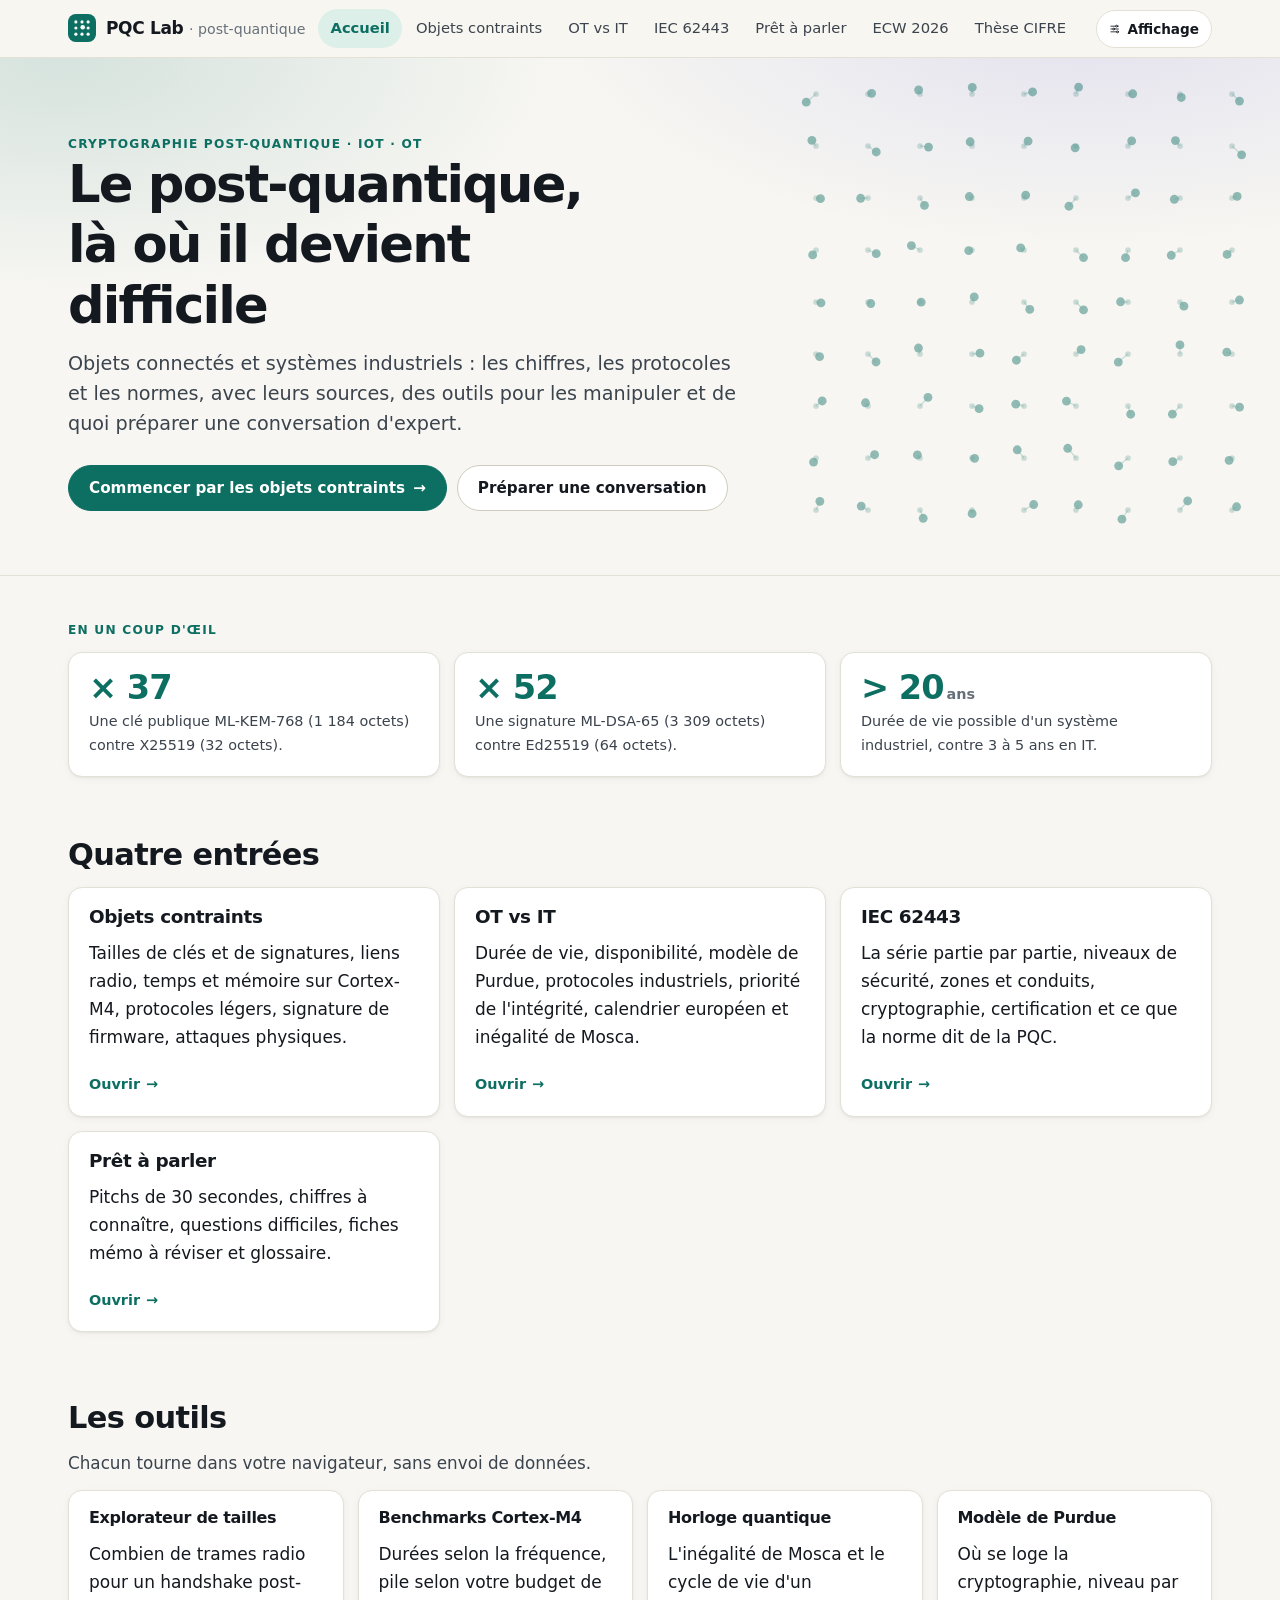
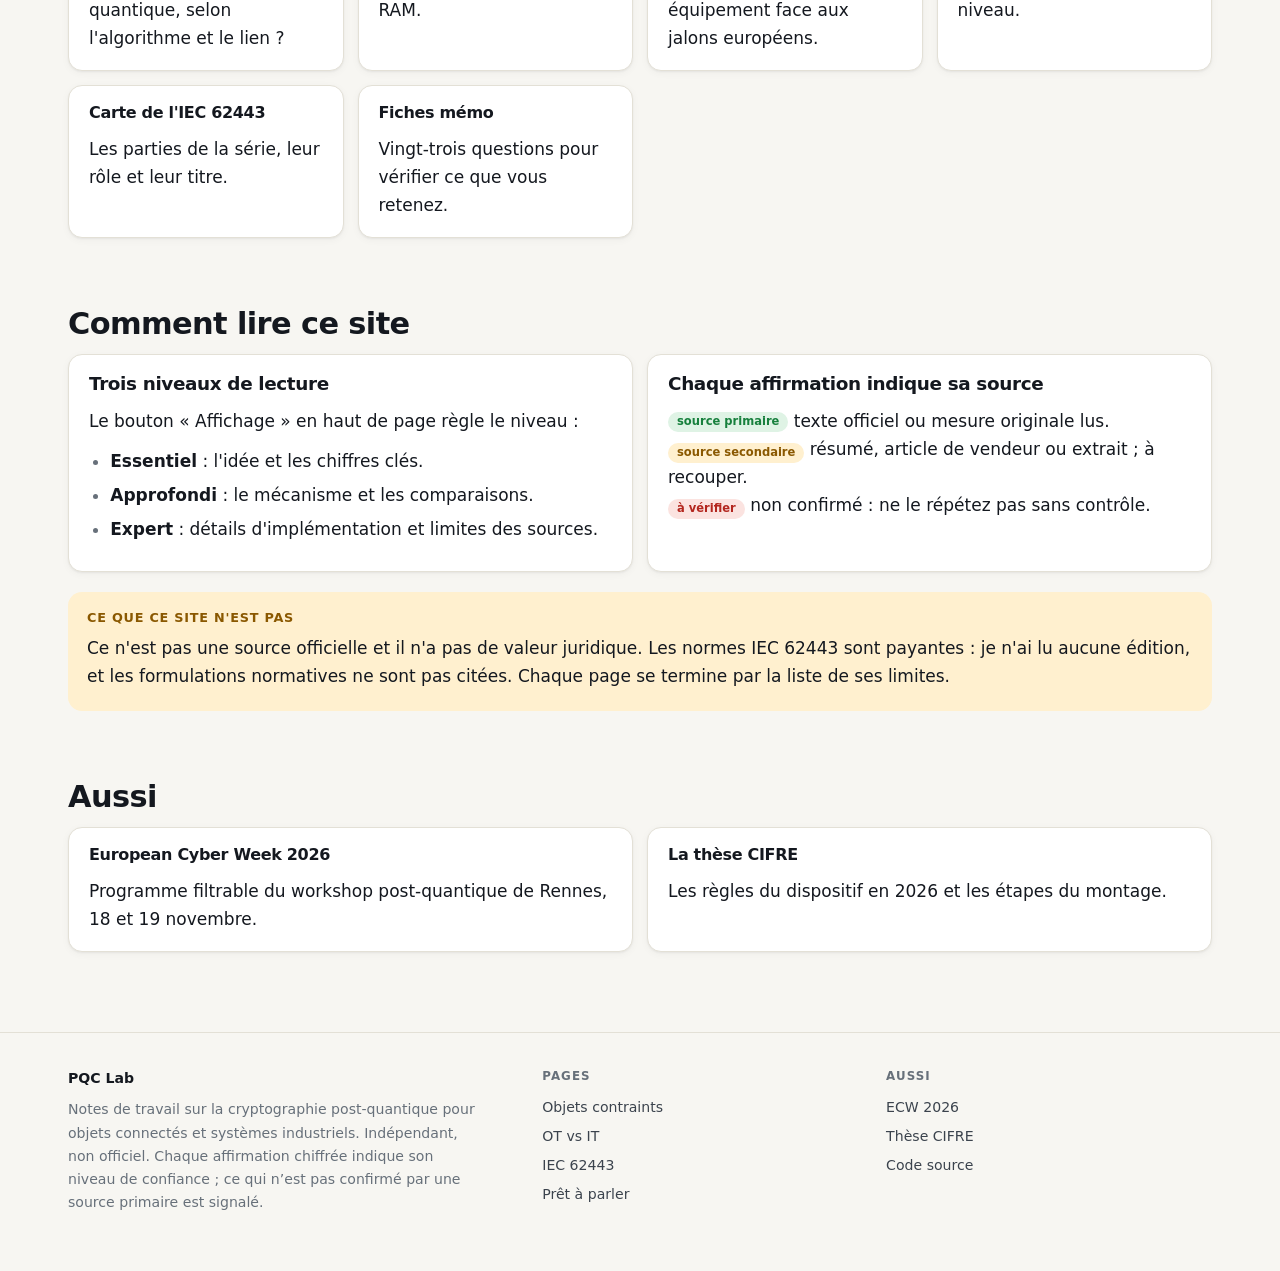
==== commit 6ccd8645: "Rebuild site: IoT, OT vs IT, IEC 62443 deep dives, interactive tools, theme and reading levels Co-Au" ====
--- a/index.html
+++ b/index.html
@@ -3,559 +3,109 @@
 <head>
 <meta charset="utf-8">
 <meta name="viewport" content="width=device-width, initial-scale=1, viewport-fit=cover">
-<title>PQC Lab – notes ECW 2026</title>
-<meta name="description" content="Notes sur la cryptographie post-quantique : programme de l'European Cyber Week 2026, concepts, standards, IoT/OT, règles de la thèse CIFRE.">
-<meta name="theme-color" content="#f5f4ef">
-<script>
-/* Applique le thème enregistré avant le premier affichage (évite le flash). */
-(function(){try{var t=localStorage.getItem('pqc-theme');if(t==='light'||t==='dark')document.documentElement.setAttribute('data-theme',t);}catch(e){}})();
-</script>
-<style>
-:root{
-  color-scheme:light;
-  --bg:#f5f4ef; --surface:#ffffff; --surface-2:#eeece4; --fg:#1a1f1c; --muted:#5b645e; --line:#dcd9ce;
-  --accent:#0a6a5b; --accent-soft:#dcefe9; --accent-fg:#ffffff;
-  --warn:#744c00; --warn-bg:#fff1d2;
-  --policy-bg:#e2e9f8; --policy-fg:#25508f;
-  --crypt-bg:#ece4f7; --crypt-fg:#5d3a91;
-  --impl-bg:#fbe9d8; --impl-fg:#8a4a0b;
-  --proto-bg:#d9f0ec; --proto-fg:#0a6a5b;
-  --adv-bg:#f8e1ea; --adv-fg:#9a2f58;
-  --other-bg:#e9e8e2; --other-fg:#55595a;
-  --shadow:0 1px 2px rgba(20,25,22,.06),0 4px 14px rgba(20,25,22,.05);
-}
-:root[data-theme="dark"]{
-  color-scheme:dark;
-  --bg:#0e1311; --surface:#161c19; --surface-2:#1e2723; --fg:#e8eee9; --muted:#9aa8a1; --line:#28322d;
-  --accent:#5fd2b9; --accent-soft:#16312b; --accent-fg:#06201a;
-  --warn:#f0c46c; --warn-bg:#2b2310;
-  --policy-bg:#1b2a47; --policy-fg:#9dbcf2;
-  --crypt-bg:#2a2140; --crypt-fg:#c6aef0;
-  --impl-bg:#3a2612; --impl-fg:#f0b87c;
-  --proto-bg:#12332d; --proto-fg:#7fdcc8;
-  --adv-bg:#3d1a29; --adv-fg:#f0a3c1;
-  --other-bg:#232a27; --other-fg:#aab3ae;
-  --shadow:none;
-}
-@media (prefers-color-scheme: dark){
-  :root:not([data-theme="light"]){
-    color-scheme:dark;
-    --bg:#0e1311; --surface:#161c19; --surface-2:#1e2723; --fg:#e8eee9; --muted:#9aa8a1; --line:#28322d;
-    --accent:#5fd2b9; --accent-soft:#16312b; --accent-fg:#06201a;
-    --warn:#f0c46c; --warn-bg:#2b2310;
-    --policy-bg:#1b2a47; --policy-fg:#9dbcf2;
-    --crypt-bg:#2a2140; --crypt-fg:#c6aef0;
-    --impl-bg:#3a2612; --impl-fg:#f0b87c;
-    --proto-bg:#12332d; --proto-fg:#7fdcc8;
-    --adv-bg:#3d1a29; --adv-fg:#f0a3c1;
-    --other-bg:#232a27; --other-fg:#aab3ae;
-    --shadow:none;
-  }
-}
+<title>PQC Lab – le post-quantique, là où il devient difficile</title>
+<meta name="description" content="Cryptographie post-quantique pour objets connectés et systèmes industriels : tailles et benchmarks, protocoles, OT vs IT, IEC 62443, outils interactifs et fiches pour préparer une conversation d'expert.">
+<meta name="theme-color" content="#f7f6f2">
+<script>(function(){try{var t=localStorage.getItem('pqc-theme');if(t==='light'||t==='dark')document.documentElement.setAttribute('data-theme',t);}catch(e){}})();</script>
+<link rel="stylesheet" href="assets/site.css">
+</head>
+<body data-page="home">
+<a class="skip" href="#main">Aller au contenu</a>
+<div id="site-header"></div>
+<div id="site-sheet"></div>
 
-*{box-sizing:border-box}
-html{scroll-behavior:smooth;scroll-padding-top:70px}
-@media (prefers-reduced-motion:reduce){html{scroll-behavior:auto}*{transition:none!important}}
-body{margin:0;background:var(--bg);color:var(--fg);
-  font:16px/1.6 system-ui,-apple-system,"Segoe UI",Roboto,"Helvetica Neue",sans-serif;
-  -webkit-text-size-adjust:100%;
-  padding-left:env(safe-area-inset-left);padding-right:env(safe-area-inset-right)}
-.wrap{max-width:780px;margin:0 auto;padding:0 16px}
-a{color:var(--accent)}
-:focus-visible{outline:2px solid var(--accent);outline-offset:2px;border-radius:6px}
-p,li,td,th,summary{overflow-wrap:anywhere}
-h1,h2,h3{line-height:1.2;margin:0}
-h2{font-size:1.35rem;margin:44px 0 6px;letter-spacing:-.01em}
-h3{font-size:1.02rem;margin:22px 0 8px}
-.lead{color:var(--muted);margin:0 0 14px}
-.eyebrow{font-size:.78rem;font-weight:700;letter-spacing:.08em;text-transform:uppercase;color:var(--accent)}
-
-/* En-tête */
-.top{padding-top:22px;padding-bottom:18px}
-.bar{display:flex;align-items:center;justify-content:space-between;gap:12px;margin-bottom:22px}
-.brand{font-weight:800;letter-spacing:-.02em;display:flex;align-items:center;gap:8px}
-.logo{width:26px;height:26px;border-radius:8px;background:var(--accent);color:var(--accent-fg);
-  display:grid;place-items:center;font-size:.8rem;font-weight:800}
-.seg{display:inline-flex;background:var(--surface-2);border:1px solid var(--line);border-radius:999px;padding:3px}
-.seg button{appearance:none;border:0;background:transparent;color:var(--muted);font:inherit;font-size:.82rem;
-  padding:5px 11px;border-radius:999px;cursor:pointer;display:inline-flex;align-items:center;gap:5px;min-height:30px}
-.seg button[aria-pressed="true"]{background:var(--surface);color:var(--fg);box-shadow:var(--shadow);font-weight:600}
-.seg svg{width:14px;height:14px;flex:none}
-h1{font-size:clamp(1.9rem,6vw,2.6rem);letter-spacing:-.03em;margin:6px 0 10px}
-.updated{font-size:.85rem;color:var(--muted)}
-.callout{background:var(--warn-bg);color:var(--warn);border-radius:12px;padding:10px 14px;font-size:.9rem;margin:16px 0 0}
-
-/* Navigation */
-.nav{position:sticky;top:0;z-index:20;background:color-mix(in srgb,var(--bg) 92%,transparent);
-  backdrop-filter:blur(8px);-webkit-backdrop-filter:blur(8px);border-bottom:1px solid var(--line)}
-.nav .wrap{display:flex;gap:6px;overflow-x:auto;padding-top:9px;padding-bottom:9px;scrollbar-width:none}
-.nav .wrap::-webkit-scrollbar{display:none}
-.nav a{flex:none;text-decoration:none;color:var(--muted);font-size:.9rem;padding:6px 13px;border-radius:999px;border:1px solid transparent}
-.nav a[aria-current="true"]{background:var(--accent-soft);color:var(--accent);font-weight:600}
-
-/* En 30 secondes */
-.tl{display:grid;gap:10px;margin:16px 0 0}
-@media (min-width:640px){.tl{grid-template-columns:repeat(3,1fr)}}
-.tl .card{margin:0}
-.big{font-size:1.5rem;font-weight:800;color:var(--accent);line-height:1}
-
-/* Cartes */
-.card{background:var(--surface);border:1px solid var(--line);border-radius:14px;padding:14px 16px;margin:12px 0;box-shadow:var(--shadow)}
-.card h3{margin:0 0 6px}
-.card p{margin:6px 0}
-.grid{display:grid;gap:10px}
-@media (min-width:640px){.grid.two{grid-template-columns:1fr 1fr}}
-
-/* Chips */
-.chip{display:inline-block;font-size:.72rem;font-weight:600;padding:2px 9px;border-radius:999px;white-space:nowrap}
-.c-policy{background:var(--policy-bg);color:var(--policy-fg)}
-.c-crypt{background:var(--crypt-bg);color:var(--crypt-fg)}
-.c-impl{background:var(--impl-bg);color:var(--impl-fg)}
-.c-proto{background:var(--proto-bg);color:var(--proto-fg)}
-.c-adv{background:var(--adv-bg);color:var(--adv-fg)}
-.c-other{background:var(--other-bg);color:var(--other-fg)}
-.badge{display:inline-block;font-size:.72rem;font-weight:700;padding:2px 9px;border-radius:999px;background:var(--accent-soft);color:var(--accent)}
-.badge.warn{background:var(--warn-bg);color:var(--warn)}
-
-/* Programme */
-.tabs{display:flex;gap:8px;margin:14px 0 10px}
-.tabs button,.filters button{appearance:none;font:inherit;cursor:pointer;border:1px solid var(--line);background:var(--surface);
-  color:var(--fg);border-radius:999px;padding:7px 15px;min-height:38px;font-size:.92rem}
-.tabs button[aria-selected="true"]{background:var(--accent);border-color:var(--accent);color:var(--accent-fg);font-weight:700}
-.filters{display:flex;gap:6px;overflow-x:auto;padding-bottom:6px;scrollbar-width:none;margin-bottom:6px}
-.filters::-webkit-scrollbar{display:none}
-.filters button{flex:none;padding:5px 12px;min-height:32px;font-size:.84rem;color:var(--muted)}
-.filters button[aria-pressed="true"]{background:var(--accent-soft);border-color:var(--accent);color:var(--accent);font-weight:600}
-.day[hidden]{display:none}
-.slots{list-style:none;margin:0;padding:0;position:relative}
-.slot{display:grid;grid-template-columns:54px 1fr;gap:10px;padding:10px 0;border-bottom:1px solid var(--line)}
-.slot[hidden]{display:none}
-.slot time{font-weight:700;font-variant-numeric:tabular-nums;color:var(--accent)}
-.slot .t{font-weight:600}
-.slot .w{display:block;color:var(--muted);font-size:.88rem;margin-top:2px}
-.slot .chip{margin-top:5px}
-.slot.now{background:var(--accent-soft);border-radius:10px;padding-left:8px;padding-right:8px;margin:0 -8px}
-.empty{color:var(--muted);font-size:.9rem;display:none}
-
-/* Tableaux */
-.tw{overflow-x:auto;-webkit-overflow-scrolling:touch;border:1px solid var(--line);border-radius:14px;background:var(--surface);margin:12px 0}
-table{width:100%;border-collapse:collapse;font-size:.92rem;min-width:520px}
-th,td{text-align:left;vertical-align:top;padding:10px 12px;border-bottom:1px solid var(--line)}
-tr:last-child td{border-bottom:0}
-th{color:var(--muted);font-weight:600;font-size:.82rem;background:var(--surface-2)}
-td:first-child{font-weight:600}
-
-/* Détails repliables */
-details{background:var(--surface);border:1px solid var(--line);border-radius:14px;padding:2px 16px;margin:10px 0}
-summary{cursor:pointer;padding:12px 0;font-weight:600;list-style:none;display:flex;justify-content:space-between;gap:10px}
-summary::-webkit-details-marker{display:none}
-summary::after{content:"+";color:var(--accent);font-weight:700}
-details[open] summary::after{content:"–"}
-details ul{margin:0 0 12px}
-ul{padding-left:20px;margin:8px 0}
-li{margin:5px 0}
-.sub{color:var(--muted);font-size:.88rem}
-code{background:var(--surface-2);padding:1px 6px;border-radius:6px;font-size:.9em}
-
-footer{color:var(--muted);font-size:.85rem;padding:34px 0 60px;border-top:1px solid var(--line);margin-top:44px}
-.totop{position:fixed;right:max(14px,env(safe-area-inset-right));bottom:max(14px,env(safe-area-inset-bottom));
-  width:42px;height:42px;border-radius:50%;border:1px solid var(--line);background:var(--surface);color:var(--fg);
-  box-shadow:var(--shadow);cursor:pointer;display:none;align-items:center;justify-content:center;font-size:1.1rem}
-.totop.show{display:flex}
-</style>
-</head>
-<body>
-
-<header class="top wrap">
-  <div class="bar">
-    <div class="brand"><span class="logo" aria-hidden="true">PQ</span> PQC Lab</div>
-    <div class="seg" role="group" aria-label="Thème d'affichage">
-      <button type="button" data-theme-btn="auto" aria-pressed="true" title="Suivre le système">
-        <svg viewBox="0 0 24 24" fill="none" stroke="currentColor" stroke-width="2" stroke-linecap="round" aria-hidden="true"><rect x="3" y="4" width="18" height="12" rx="2"/><path d="M8 20h8M12 16v4"/></svg><span>Auto</span>
-      </button>
-      <button type="button" data-theme-btn="light" aria-pressed="false" title="Thème clair">
-        <svg viewBox="0 0 24 24" fill="none" stroke="currentColor" stroke-width="2" stroke-linecap="round" aria-hidden="true"><circle cx="12" cy="12" r="4"/><path d="M12 2v2M12 20v2M4.9 4.9l1.4 1.4M17.7 17.7l1.4 1.4M2 12h2M20 12h2M4.9 19.1l1.4-1.4M17.7 6.3l1.4-1.4"/></svg><span>Clair</span>
-      </button>
-      <button type="button" data-theme-btn="dark" aria-pressed="false" title="Thème sombre">
-        <svg viewBox="0 0 24 24" fill="none" stroke="currentColor" stroke-width="2" stroke-linecap="round" stroke-linejoin="round" aria-hidden="true"><path d="M21 12.8A9 9 0 1 1 11.2 3a7 7 0 0 0 9.8 9.8z"/></svg><span>Sombre</span>
-      </button>
+<main id="main">
+<section class="hero">
+  <svg class="lattice" id="lattice" viewBox="0 0 400 400" aria-hidden="true"></svg>
+  <div class="hero-in">
+    <div class="eyebrow">Cryptographie post-quantique · IoT · OT</div>
+    <h1>Le post-quantique, là où il devient difficile</h1>
+    <p class="lead">Objets connectés et systèmes industriels : les chiffres, les protocoles et les normes, avec leurs sources, des outils pour les manipuler et de quoi préparer une conversation d'expert.</p>
+    <div class="cta">
+      <a class="btn" href="iot.html">Commencer par les objets contraints <span aria-hidden="true">→</span></a>
+      <a class="btn sec" href="conversation.html">Préparer une conversation</a>
     </div>
-  </div>
-  <div class="eyebrow">European Cyber Week · Rennes · 16–19 nov. 2026</div>
-  <h1>Cryptographie post-quantique : le point en une page</h1>
-  <p class="lead">Programme du workshop, concepts, standards, IoT/OT et règles de la thèse CIFRE. Fait pour être lu sur un téléphone.</p>
-  <div class="updated">Mis à jour le 18 novembre 2026</div>
-  <div class="callout">Notes personnelles, <strong>non officielles</strong>. Ce qui n'est pas confirmé par une source primaire est marqué « à vérifier ».</div>
-</header>
-
-<nav class="nav" aria-label="Sections">
-  <div class="wrap">
-    <a href="#ecw">ECW</a>
-    <a href="#concepts">Concepts</a>
-    <a href="#standards">Standards</a>
-    <a href="#iot">IoT / OT</a>
-    <a href="#cifre">CIFRE</a>
-    <a href="#sources">Sources</a>
-  </div>
-</nav>
-
-<main class="wrap">
-
-<section id="resume" aria-label="En 30 secondes">
-  <h2 style="margin-top:28px">En 30 secondes</h2>
-  <div class="tl">
-    <div class="card"><div class="big">Shor</div><p class="sub">Un ordinateur quantique assez puissant casse RSA, Diffie-Hellman et les courbes elliptiques.</p></div>
-    <div class="card"><div class="big">HNDL</div><p class="sub">On stocke du trafic chiffré aujourd'hui pour le déchiffrer plus tard : l'échange de clés est le plus urgent.</p></div>
-    <div class="card"><div class="big">2030</div><p class="sub">Jalon européen : systèmes à haut risque migrés d'ici fin 2030, le reste d'ici fin 2035.</p></div>
   </div>
 </section>
 
-<!-- ECW -->
-<section id="ecw">
-  <h2>1. European Cyber Week 2026</h2>
-  <p class="lead">Workshop PQC les 18 et 19 novembre : programme résumé et filtrable par thème.</p>
+<div class="wrap">
 
-  <div class="grid two">
-    <div class="card">
-      <h3>Lieu et accès</h3>
-      <p>Couvent des Jacobins, 20 place Sainte-Anne, Rennes. Métro A/B, station Sainte-Anne.</p>
-      <p><a href="https://www.european-cyber-week.eu/inscription">Inscription gratuite</a> sur le site de l'ECW.</p>
-    </div>
-    <div class="card">
-      <h3>Organisation</h3>
-      <p>DGA avec CREACH LABS, soutien de l'ANSSI, de l'IRISA et de l'IRMAR. Programme provisoire : horaires susceptibles de changer.</p>
-      <p><a href="https://lercier.pages.math.cnrs.fr/pqc-workshop-2026/index.html">Page du workshop</a></p>
-    </div>
-  </div>
-  <div class="card">
-    <h3>Vendredi 20 novembre, 9h30–15h15</h3>
-    <p>Journée post-quantique du séminaire de cryptographie de Rennes, campus de Beaulieu, amphi E, bât. 02A. Présentiel et visio. <a href="https://www.creachlabs.fr/en/seminars-keeping-date-latest-research/cryptography-seminar/post-quantum-day-cryptography-seminar">Infos</a></p>
-  </div>
-
-  <h3>Programme, jour par jour</h3>
-  <div class="tabs" role="tablist" aria-label="Jour">
-    <button type="button" role="tab" id="tab-wed" aria-selected="true" aria-controls="day-wed">Mercredi 18</button>
-    <button type="button" role="tab" id="tab-thu" aria-selected="false" aria-controls="day-thu">Jeudi 19</button>
-  </div>
-  <div class="filters" role="group" aria-label="Filtrer par thème">
-    <button type="button" data-f="all" aria-pressed="true">Tout</button>
-    <button type="button" data-f="policy" aria-pressed="false">Politique</button>
-    <button type="button" data-f="crypt" aria-pressed="false">Cryptanalyse</button>
-    <button type="button" data-f="impl" aria-pressed="false">Implémentation</button>
-    <button type="button" data-f="proto" aria-pressed="false">Protocoles</button>
-    <button type="button" data-f="adv" aria-pressed="false">Crypto avancée</button>
-  </div>
-
-  <div class="day" id="day-wed" role="tabpanel" aria-labelledby="tab-wed" data-date="2026-11-18">
-    <ul class="slots">
-      <li class="slot" data-cat="policy" data-start="9:15" data-end="10:00"><time>9h15</time><div><span class="t">Feuille de route PQC et stratégie de certification des produits</span><span class="w">ANSSI</span><span class="chip c-policy">Politique</span></div></li>
-      <li class="slot" data-cat="policy" data-start="10:00" data-end="10:30"><time>10h00</time><div><span class="t">Développements PQC à la DGA</span><span class="w">DGA</span><span class="chip c-policy">Politique</span></div></li>
-      <li class="slot" data-cat="crypt" data-start="11:00" data-end="12:00"><time>11h00</time><div><span class="t">Point sur l'appel NIST « additional signatures »</span><span class="w">Ancien associé NIST</span><span class="chip c-crypt">Cryptanalyse</span></div></li>
-      <li class="slot" data-cat="crypt" data-start="13:30" data-end="14:10"><time>13h30</time><div><span class="t">SQIsign : dernières avancées</span><span class="w">DGA MI – IRMAR</span><span class="chip c-crypt">Cryptanalyse</span></div></li>
-      <li class="slot" data-cat="proto" data-start="14:10" data-end="14:50"><time>14h10</time><div><span class="t">Hybridation de signatures : éléments techniques</span><span class="w">ANSSI</span><span class="chip c-proto">Protocoles</span></div></li>
-      <li class="slot" data-cat="impl" data-start="14:50" data-end="15:30"><time>14h50</time><div><span class="t">Vérification formelle d'implémentations PQC</span><span class="w">PQShield</span><span class="chip c-impl">Implémentation</span></div></li>
-      <li class="slot" data-cat="crypt" data-start="16:00" data-end="16:30"><time>16h00</time><div><span class="t">Cryptanalyse du schéma de signature HAWK</span><span class="w">CNRS, Univ. Bordeaux</span><span class="chip c-crypt">Cryptanalyse</span></div></li>
-      <li class="slot" data-cat="proto" data-start="16:30" data-end="17:00"><time>16h30</time><div><span class="t">Intégration des algorithmes PQ dans les protocoles de communication</span><span class="w">NCC Group</span><span class="chip c-proto">Protocoles</span></div></li>
-      <li class="slot" data-cat="other" data-start="17:00" data-end="18:00"><time>17h00</time><div><span class="t">Présentation de l'étude amont NYMPHEAS</span><span class="w">Secure-IC</span><span class="chip c-other">Autre</span></div></li>
-    </ul>
-    <p class="empty">Aucune intervention de ce thème ce jour-là.</p>
-  </div>
-
-  <div class="day" id="day-thu" role="tabpanel" aria-labelledby="tab-thu" data-date="2026-11-19" hidden>
-    <ul class="slots">
-      <li class="slot" data-cat="other" data-start="9:00" data-end="10:30"><time>9h00</time><div><span class="t">Posters des jeunes chercheurs : présentations puis discussions</span><span class="w">Doctorants de l'IRISA, d'écoles et d'industriels</span><span class="chip c-other">Posters</span></div></li>
-      <li class="slot" data-cat="policy" data-start="11:00" data-end="12:00"><time>11h00</time><div><span class="t">Migration PQC aux Pays-Bas : stratégies et retours d'expérience</span><span class="w">TNO</span><span class="chip c-policy">Politique</span></div></li>
-      <li class="slot" data-cat="impl" data-start="13:30" data-end="14:10"><time>13h30</time><div><span class="t">Sécuriser demain avec la PQC</span><span class="w">NXP</span><span class="chip c-impl">Implémentation</span></div></li>
-      <li class="slot" data-cat="impl" data-start="14:10" data-end="14:50"><time>14h10</time><div><span class="t">Protéger la PQC en environnement hostile (white-box), étude de cas FrodoKEM</span><span class="w">IDEMIA</span><span class="chip c-impl">Implémentation</span></div></li>
-      <li class="slot" data-cat="impl" data-start="14:50" data-end="15:30"><time>14h50</time><div><span class="t">Implémentations embarquées sûres de ML-KEM et ML-DSA</span><span class="w">CryptoExperts</span><span class="chip c-impl">Implémentation</span></div></li>
-      <li class="slot" data-cat="adv" data-start="16:00" data-end="16:30"><time>16h00</time><div><span class="t">Credentials anonymes dans un monde post-quantique</span><span class="w">Orange Labs</span><span class="chip c-adv">Crypto avancée</span></div></li>
-      <li class="slot" data-cat="adv" data-start="16:30" data-end="17:00"><time>16h30</time><div><span class="t">Le protocole Zama dans un monde post-quantique</span><span class="w">Zama</span><span class="chip c-adv">Crypto avancée</span></div></li>
-      <li class="slot" data-cat="proto" data-start="17:00" data-end="17:30"><time>17h00</time><div><span class="t">DAKE : échange de clés économe en bande passante (double KEM)</span><span class="w">Thales</span><span class="chip c-proto">Protocoles</span></div></li>
-      <li class="slot" data-cat="proto" data-start="17:30" data-end="18:00"><time>17h30</time><div><span class="t">Triple Ratchet : protocole Signal hybride économe en bande passante</span><span class="w">PQShield</span><span class="chip c-proto">Protocoles</span></div></li>
-    </ul>
-    <p class="empty">Aucune intervention de ce thème ce jour-là.</p>
-  </div>
-
-  <details>
-    <summary>Thèmes des posters (jeudi)</summary>
-    <ul>
-      <li>Cosets cyclotomiques et problèmes de « hidden shift » généralisés</li>
-      <li>LSTM homomorphe pratique par bootstrapping programmable</li>
-      <li>Réduction interne tronquée et mise au carré vectorisée dans le PMN</li>
-      <li>Analyse par canaux auxiliaires d'arbres de graines GGM : application à MQOM</li>
-      <li>Masquage de ML-DSA</li>
-      <li>Signatures aveugles compactes à partir d'hypothèses sur les réseaux</li>
-      <li>Cadre pour l'échange de clés hybride PQ/classique</li>
-      <li>Attaques différentielles tronquées quantiques</li>
-      <li>Matériel optimisé pour signatures à base de hash (LMS, XMSS, SLH-DSA)</li>
-      <li>Résilience aux fuites bruitées sans perte liée à la taille du corps</li>
-      <li>Schéma de chiffrement MinRank Gabidulin</li>
-      <li>Architecture commune ML-KEM / ML-DSA / FN-DSA</li>
-    </ul>
-    <p class="sub"><a href="https://www.creachlabs.fr/sites/default/files/public/media/document/2026-11/pqc-2026-accepted-posters.pdf">Liste officielle des posters (PDF)</a></p>
-  </details>
-
-  <details>
-    <summary>Questions utiles à poser à un intervenant</summary>
-    <ul>
-      <li>Quel est le point le plus difficile de la migration sur le terrain : l'inventaire, les protocoles ou les équipements ?</li>
-      <li>Quelle est la taille réelle du surcoût (latence, certificats, RAM) que vous observez ?</li>
-      <li>L'hybridation est-elle un passage obligé ou une étape de transition ?</li>
-      <li>Quelles questions de recherche restent ouvertes dans votre domaine ?</li>
-    </ul>
-  </details>
-</section>
-
-<!-- CONCEPTS -->
-<section id="concepts">
-  <h2>2. Concepts essentiels</h2>
-  <p class="lead">Ce qu'il faut avoir en tête pour suivre n'importe quel exposé.</p>
-
-  <div class="grid two">
-    <div class="card"><h3>Shor</h3><p>Factorisation et logarithme discret deviennent faciles : RSA, Diffie-Hellman et ECC tombent. Toute la cryptographie asymétrique actuelle est concernée.</p></div>
-    <div class="card"><h3>Grover</h3><p>Accélération quadratique de la recherche exhaustive. On double les tailles de clés symétriques (AES-256) et de hash, sans catastrophe.</p></div>
-    <div class="card"><h3>« Harvest Now, Decrypt Later »</h3><p>Du trafic chiffré est stocké aujourd'hui pour être déchiffré plus tard. Urgent pour la <em>confidentialité</em> ; les signatures sont moins pressantes mais plus difficiles à migrer (PKI, firmware, secure boot).</p></div>
-    <div class="card"><h3>PQC ≠ QKD</h3><p>La PQC est de la cryptographie classique résistante au quantique, déployable en logiciel. La QKD, distribution quantique de clés, exige du matériel dédié.</p></div>
-  </div>
-
-  <h3>Les cinq familles mathématiques</h3>
-  <div class="tw"><table>
-    <tr><th>Famille</th><th>Problème dur</th><th>Exemples</th></tr>
-    <tr><td>Réseaux euclidiens</td><td>LWE, Module-LWE, SIS</td><td>ML-KEM, ML-DSA, FN-DSA, FrodoKEM</td></tr>
-    <tr><td>Codes correcteurs</td><td>Décodage de syndrome</td><td>HQC, Classic McEliece, BIKE</td></tr>
-    <tr><td>Fonctions de hachage</td><td>Résistance du hash</td><td>SLH-DSA, LMS, XMSS</td></tr>
-    <tr><td>Multivarié</td><td>MQ, MinRank</td><td>UOV, MQOM</td></tr>
-    <tr><td>Isogénies</td><td>Isogénies de courbes elliptiques</td><td>SQIsign</td></tr>
-  </table></div>
-
-  <h3>Notions transverses</h3>
-  <details open>
-    <summary>Hybridation</summary>
-    <p>Combiner un algorithme classique et un algorithme PQ pour ne pas dépendre d'un seul pari (par exemple X25519 + ML-KEM dans TLS). L'ANSSI la recommande fortement, sans obligation réglementaire à ce jour, sauf pour les signatures à base de hash où elle ne la recommande pas systématiquement. <span class="badge warn">à vérifier sur cyber.gouv.fr</span></p>
-  </details>
-  <details>
-    <summary>Canaux auxiliaires</summary>
-    <p>Attaques par temps de calcul, consommation, rayonnement ou fautes contre une <em>implémentation</em>, pas contre les mathématiques. Contre-mesure typique : le masquage.</p>
-  </details>
-  <details>
-    <summary>Cryptanalyse</summary>
-    <p>Évaluer la sécurité réelle des paramètres : estimateurs de sécurité, attaques sur les réseaux, attaques sur les schémas candidats.</p>
-  </details>
-  <details>
-    <summary>Crypto-agilité</summary>
-    <p>Pouvoir changer d'algorithme sans refonte du système. Indispensable quand les standards évoluent encore.</p>
-  </details>
-  <details>
-    <summary>Inventaire cryptographique (CBOM)</summary>
-    <p>Savoir où et comment la cryptographie est utilisée dans un système d'information : première étape de toute migration.</p>
-  </details>
-  <details>
-    <summary>Vérification formelle</summary>
-    <p>Preuve de propriétés d'implémentations ou de protocoles, avec des outils comme Tamarin, ProVerif ou EasyCrypt.</p>
-  </details>
-</section>
-
-<!-- STANDARDS -->
-<section id="standards">
-  <h2>3. Standards et calendrier</h2>
-  <div class="tw"><table>
-    <tr><th>Standard</th><th>Rôle</th><th>État</th></tr>
-    <tr><td>FIPS 203 · ML-KEM</td><td>Encapsulation de clé (ex-Kyber)</td><td><span class="badge">Publié 2024</span></td></tr>
-    <tr><td>FIPS 204 · ML-DSA</td><td>Signature (ex-Dilithium)</td><td><span class="badge">Publié 2024</span></td></tr>
-    <tr><td>FIPS 205 · SLH-DSA</td><td>Signature à base de hash (ex-SPHINCS+)</td><td><span class="badge">Publié 2024</span></td></tr>
-    <tr><td>FIPS 206 · FN-DSA</td><td>Signature compacte (ex-Falcon)</td><td><span class="badge warn">Projet</span> version finale attendue fin 2026 ou début 2027</td></tr>
-    <tr><td>FIPS 207 · HQC</td><td>KEM basé codes, secours de ML-KEM</td><td><span class="badge warn">Sélectionné mars 2025</span> version finale visée en 2027</td></tr>
-  </table></div>
-  <p class="sub">Les statuts de FIPS 206 et 207 viennent de sources secondaires : vérifie sur csrc.nist.gov.</p>
-  <p>L'appel NIST « additional signatures » cherche des signatures plus courtes ou plus variées ; SQIsign, MQOM et HAWK sont des candidats évoqués pendant le workshop.</p>
-
-  <h3>Feuille de route européenne (juin 2025)</h3>
-  <div class="grid">
-    <div class="card"><span class="badge">Fin 2026</span><p>Stratégies nationales, inventaires, premiers pilotes.</p></div>
-    <div class="card"><span class="badge">Fin 2030</span><p>Migration des systèmes à haut risque, dont les infrastructures critiques.</p></div>
-    <div class="card"><span class="badge">Fin 2035</span><p>Migration des systèmes à risque moyen ou faible.</p></div>
-  </div>
-  <p class="sub">Confirmé par plusieurs sources secondaires, pas par le texte original de la Commission. Des articles rapportent aussi des dates ANSSI (2027, 2030), non confirmées dans un texte officiel.</p>
-</section>
-
-<!-- IOT / OT -->
-<section id="iot">
-  <h2>4. IoT et OT</h2>
-  <p class="lead">Pourquoi la PQC pose un problème particulier sur les objets connectés et les systèmes industriels.</p>
-
-  <p>Un objet connecté a peu de mémoire, peu de calcul, une batterie limitée et un lien radio à faible débit. La PQC coûte plus cher sur tous ces points.</p>
-  <div class="tw"><table>
-    <tr><th></th><th>Classique</th><th>Post-quantique</th></tr>
-    <tr><td>Échange de clés</td><td>X25519 : clé publique 32 octets</td><td>ML-KEM-768 : clé publique 1 184 o, chiffré 1 088 o</td></tr>
-    <tr><td>Signature</td><td>Ed25519 : signature 64 o, clé publique 32 o</td><td>ML-DSA-65 : signature 3 309 o, clé publique 1 952 o</td></tr>
-  </table></div>
-  <p class="sub">Tailles tirées des tables de paramètres FIPS 203/204 ; à recouper avec les documents NIST.</p>
-  <p>Conséquences : messages qui ne tiennent plus dans une trame radio, certificats plus gros, plus de RAM, plus d'énergie. D'où l'intérêt des protocoles légers : <strong>EDHOC</strong> (RFC 9528) et le groupe IETF <strong>LAKE</strong>, qui l'adapte à la PQC.</p>
-
-  <h3>IT et OT : ce qui change</h3>
-  <div class="tw"><table>
-    <tr><th>Point</th><th>IT</th><th>OT (systèmes industriels)</th></tr>
-    <tr><td>Durée de vie</td><td>3 à 5 ans</td><td>15 à 30 ans</td></tr>
-    <tr><td>Mises à jour</td><td>Fréquentes</td><td>Rares, souvent contraintes</td></tr>
-    <tr><td>Priorité</td><td>Confidentialité</td><td>Disponibilité et sûreté</td></tr>
-    <tr><td>Protocoles</td><td>TLS, SSH, HTTPS</td><td>Modbus, DNP3, OPC UA, propriétaires</td></tr>
-  </table></div>
-  <p>Un équipement posé aujourd'hui sera encore là en 2040 : il faut prévoir la crypto-agilité et inventorier ce qui existe. Des sources de vendeurs citent l'IEC 62443, NIS2 et le CRA comme moteurs réglementaires. <span class="badge warn">à vérifier dans les textes</span></p>
-</section>
-
-<!-- CIFRE -->
-<section id="cifre">
-  <h2>5. La thèse CIFRE : règles générales</h2>
-  <p class="lead">Source : plaquette ANRT de mars 2026 et lettre de cadrage universitaire 2026.</p>
-  <div class="grid two">
-    <div class="card"><h3>Pour l'entreprise</h3>
-      <ul>
-        <li>Cadre : décret n° 2025-1398 du 29 décembre 2025.</li>
-        <li>Contrat en <strong>CDI ou CDD de 36 mois</strong>, temps plein.</li>
-        <li>Salaire brut annuel d'au moins <strong>27 600 €</strong> (valeur 2026).</li>
-        <li>Subvention ANRT : <strong>14 000 € par an pendant 3 ans</strong>.</li>
-      </ul>
-    </div>
-    <div class="card"><h3>Pour le candidat</h3>
-      <ul>
-        <li>Titulaire du grade de master.</li>
-        <li>Pas inscrit en doctorat depuis plus de 9 mois.</li>
-        <li>Pas embauché chez l'employeur depuis plus de <strong>9 mois</strong> à la date de dépôt du dossier (hors stage, apprentissage, alternance).</li>
-      </ul>
-    </div>
-  </div>
-  <div class="card"><h3>Le montage</h3>
-    <ul>
-      <li>Trois acteurs : l'entreprise, le laboratoire académique (directeur de thèse, école doctorale) et le doctorant.</li>
-      <li>Un <strong>contrat de collaboration</strong> (propriété intellectuelle, confidentialité) doit être signé avant le démarrage de la thèse.</li>
-      <li>Le dossier est déposé en ligne par l'entreprise ; l'ANRT décide environ 2 à 3 mois après le dépôt.</li>
-      <li>Contact : cifre@anrt.asso.fr.</li>
-    </ul>
+<section aria-label="En un coup d'œil" style="margin-top:44px">
+  <div class="eyebrow">En un coup d'œil</div>
+  <div class="grid g3" style="margin-top:12px">
+    <div class="card"><div class="stat">× 37</div><div class="stat-l">Une clé publique ML-KEM-768 (1 184 octets) contre X25519 (32 octets).</div></div>
+    <div class="card"><div class="stat">× 52</div><div class="stat-l">Une signature ML-DSA-65 (3 309 octets) contre Ed25519 (64 octets).</div></div>
+    <div class="card"><div class="stat">&gt; 20<small>ans</small></div><div class="stat-l">Durée de vie possible d'un système industriel, contre 3 à 5 ans en IT.</div></div>
   </div>
 </section>
 
-<!-- SOURCES -->
-<section id="sources">
-  <h2>6. Sources</h2>
-  <ul>
-    <li><a href="https://lercier.pages.math.cnrs.fr/pqc-workshop-2026/index.html">Workshop PQC 2026</a></li>
-    <li><a href="https://cybersecurity-centre.europa.eu/events/european-cyber-week-16-19-november-2026-rennes-france-2026-11-16_bg">European Cyber Week 2026</a></li>
-    <li><a href="https://www.anrt.asso.fr/sites/default/files/2026-03/Cifre_2026.pdf">Plaquette CIFRE ANRT, mars 2026</a></li>
-    <li><a href="https://cyber.gouv.fr/enjeux-technologiques/cryptographie-post-quantique/faq-pqc/">FAQ PQC de l'ANSSI</a></li>
-    <li><a href="https://csrc.nist.gov/projects/post-quantum-cryptography">NIST, projet PQC</a></li>
-    <li><a href="https://arxiv.org/pdf/2401.17538">Survey : PQC pour l'IoT</a></li>
-    <li><a href="https://arxiv.org/pdf/2402.00790">Survey : du pré-quantique au post-quantique pour l'IoT</a></li>
-    <li><a href="https://www.rand.org/pubs/research_reports/RRA2427-1.html">RAND : vulnérabilités quantiques des systèmes de contrôle industriels</a></li>
-  </ul>
+<section>
+<h2 id="entrees" style="margin-top:56px">Quatre entrées</h2>
+<div class="grid g2" style="margin-top:14px">
+  <a class="card" href="iot.html"><h3>Objets contraints</h3><p>Tailles de clés et de signatures, liens radio, temps et mémoire sur Cortex-M4, protocoles légers, signature de firmware, attaques physiques.</p><span class="go">Ouvrir <span aria-hidden="true">→</span></span></a>
+  <a class="card" href="ot-it.html"><h3>OT vs IT</h3><p>Durée de vie, disponibilité, modèle de Purdue, protocoles industriels, priorité de l'intégrité, calendrier européen et inégalité de Mosca.</p><span class="go">Ouvrir <span aria-hidden="true">→</span></span></a>
+  <a class="card" href="iec62443.html"><h3>IEC 62443</h3><p>La série partie par partie, niveaux de sécurité, zones et conduits, cryptographie, certification et ce que la norme dit de la PQC.</p><span class="go">Ouvrir <span aria-hidden="true">→</span></span></a>
+  <a class="card" href="conversation.html"><h3>Prêt à parler</h3><p>Pitchs de 30 secondes, chiffres à connaître, questions difficiles, fiches mémo à réviser et glossaire.</p><span class="go">Ouvrir <span aria-hidden="true">→</span></span></a>
+</div>
 </section>
 
+<section>
+<h2 id="outils">Les outils</h2>
+<p class="lead" style="font-size:1.05rem">Chacun tourne dans votre navigateur, sans envoi de données.</p>
+<div class="grid g3" style="margin-top:14px">
+  <a class="card" href="iot.html#outil-tailles"><h4>Explorateur de tailles</h4><p>Combien de trames radio pour un handshake post-quantique, selon l'algorithme et le lien ?</p></a>
+  <a class="card" href="iot.html#calcul"><h4>Benchmarks Cortex-M4</h4><p>Durées selon la fréquence, pile selon votre budget de RAM.</p></a>
+  <a class="card" href="ot-it.html#horloge"><h4>Horloge quantique</h4><p>L'inégalité de Mosca et le cycle de vie d'un équipement face aux jalons européens.</p></a>
+  <a class="card" href="ot-it.html#modele-purdue"><h4>Modèle de Purdue</h4><p>Où se loge la cryptographie, niveau par niveau.</p></a>
+  <a class="card" href="iec62443.html#carte"><h4>Carte de l'IEC 62443</h4><p>Les parties de la série, leur rôle et leur titre.</p></a>
+  <a class="card" href="conversation.html#fiches"><h4>Fiches mémo</h4><p>Vingt-trois questions pour vérifier ce que vous retenez.</p></a>
+</div>
+</section>
+
+<section>
+<h2 id="lire">Comment lire ce site</h2>
+<div class="grid g2">
+  <div class="card"><h3>Trois niveaux de lecture</h3>
+  <p>Le bouton « Affichage » en haut de page règle le niveau :</p>
+  <ul><li><strong>Essentiel</strong> : l'idée et les chiffres clés.</li><li><strong>Approfondi</strong> : le mécanisme et les comparaisons.</li><li><strong>Expert</strong> : détails d'implémentation et limites des sources.</li></ul></div>
+  <div class="card"><h3>Chaque affirmation indique sa source</h3>
+  <p><span class="badge b-prim">source primaire</span> texte officiel ou mesure originale lus.<br>
+  <span class="badge b-sec" style="margin-top:6px">source secondaire</span> résumé, article de vendeur ou extrait ; à recouper.<br>
+  <span class="badge b-ver" style="margin-top:6px">à vérifier</span> non confirmé : ne le répétez pas sans contrôle.</p></div>
+</div>
+<div class="note piege"><div class="nt">Ce que ce site n'est pas</div><p>Ce n'est pas une source officielle et il n'a pas de valeur juridique. Les normes IEC 62443 sont payantes : je n'ai lu aucune édition, et les formulations normatives ne sont pas citées. Chaque page se termine par la liste de ses limites.</p></div>
+</section>
+
+<section>
+<h2 id="aussi">Aussi</h2>
+<div class="grid g2">
+  <a class="card" href="ecw.html"><h4>European Cyber Week 2026</h4><p>Programme filtrable du workshop post-quantique de Rennes, 18 et 19 novembre.</p></a>
+  <a class="card" href="cifre.html"><h4>La thèse CIFRE</h4><p>Les règles du dispositif en 2026 et les étapes du montage.</p></a>
+</div>
+</section>
+
+</div>
 </main>
 
-<footer class="wrap">
-  <p>PQC Lab · notes personnelles. Les informations peuvent être incomplètes ou dépassées ; vérifie les sources officielles avant de t'y fier.</p>
-</footer>
+<div id="site-footer"></div>
+<nav id="site-tabbar"></nav>
 
-<button type="button" class="totop" id="totop" aria-label="Retour en haut">↑</button>
-
+<script src="assets/glossary.js"></script>
+<script src="assets/site.js"></script>
+<script src="assets/tools.js"></script>
 <script>
+/* Réseau de points légèrement bruités : image d'un réseau euclidien (LWE). Décoratif. */
 (function(){
-  var root = document.documentElement;
-
-  /* ---- Thème : auto / clair / sombre ---- */
-  var themeBtns = document.querySelectorAll('[data-theme-btn]');
-  var metaTheme = document.querySelector('meta[name="theme-color"]');
-  function current(){
-    var t = root.getAttribute('data-theme');
-    return (t === 'light' || t === 'dark') ? t : 'auto';
+  var s = document.getElementById('lattice'); if (!s) return;
+  var seed = 7; function r(){ seed = (seed * 16807) % 2147483647; return (seed - 1) / 2147483646; }
+  var out = '', n = 9, gap = 40, off = 20;
+  for (var i = 0; i < n; i++) for (var j = 0; j < n; j++) {
+    var x = off + i * gap, y = off + j * gap, nx = x + (r() - .5) * 15, ny = y + (r() - .5) * 15;
+    out += '<circle cx="' + x + '" cy="' + y + '" r="2.2" fill="currentColor" opacity=".35"/>';
+    out += '<line x1="' + x + '" y1="' + y + '" x2="' + nx + '" y2="' + ny + '" stroke="currentColor" stroke-width="1" opacity=".35"/>';
+    out += '<circle cx="' + nx + '" cy="' + ny + '" r="3.4" fill="currentColor" opacity=".8"/>';
   }
-  function paint(){
-    var c = current();
-    themeBtns.forEach(function(b){ b.setAttribute('aria-pressed', String(b.getAttribute('data-theme-btn') === c)); });
-    var dark = c === 'dark' || (c === 'auto' && window.matchMedia && matchMedia('(prefers-color-scheme: dark)').matches);
-    if (metaTheme) metaTheme.setAttribute('content', dark ? '#0e1311' : '#f5f4ef');
-  }
-  function setTheme(t){
-    if (t === 'light' || t === 'dark') root.setAttribute('data-theme', t); else root.removeAttribute('data-theme');
-    try { if (t === 'auto') localStorage.removeItem('pqc-theme'); else localStorage.setItem('pqc-theme', t); } catch(e){}
-    paint();
-  }
-  themeBtns.forEach(function(b){ b.addEventListener('click', function(){ setTheme(b.getAttribute('data-theme-btn')); }); });
-  if (window.matchMedia) {
-    var mq = matchMedia('(prefers-color-scheme: dark)');
-    (mq.addEventListener ? mq.addEventListener.bind(mq,'change') : mq.addListener.bind(mq))(paint);
-  }
-  paint();
-
-  /* ---- Programme : onglets jour + filtres ---- */
-  var tabs = document.querySelectorAll('.tabs [role="tab"]');
-  var days = document.querySelectorAll('.day');
-  var filter = 'all';
-  function showDay(id){
-    tabs.forEach(function(t){ t.setAttribute('aria-selected', String(t.getAttribute('aria-controls') === id)); });
-    days.forEach(function(d){ d.hidden = d.id !== id; });
-    applyFilter();
-  }
-  function applyFilter(){
-    days.forEach(function(d){
-      var shown = 0;
-      d.querySelectorAll('.slot').forEach(function(s){
-        var ok = filter === 'all' || s.getAttribute('data-cat') === filter;
-        s.hidden = !ok; if (ok) shown++;
-      });
-      var e = d.querySelector('.empty'); if (e) e.style.display = shown ? 'none' : 'block';
-    });
-  }
-  tabs.forEach(function(t){ t.addEventListener('click', function(){ showDay(t.getAttribute('aria-controls')); }); });
-  document.querySelectorAll('.filters [data-f]').forEach(function(b){
-    b.addEventListener('click', function(){
-      filter = b.getAttribute('data-f');
-      document.querySelectorAll('.filters [data-f]').forEach(function(x){ x.setAttribute('aria-pressed', String(x === b)); });
-      applyFilter();
-    });
-  });
-  /* Ouvre le bon jour et surligne le créneau en cours si on est pendant le workshop. */
-  function minutes(s){ var p = s.split(':'); return +p[0]*60 + +p[1]; }
-  function liveMark(){
-    var now = new Date();
-    var ymd = now.getFullYear() + '-' + ('0'+(now.getMonth()+1)).slice(-2) + '-' + ('0'+now.getDate()).slice(-2);
-    var m = now.getHours()*60 + now.getMinutes();
-    document.querySelectorAll('.slot.now').forEach(function(s){ s.classList.remove('now'); });
-    days.forEach(function(d){
-      if (d.getAttribute('data-date') !== ymd) return;
-      d.querySelectorAll('.slot').forEach(function(s){
-        if (m >= minutes(s.getAttribute('data-start')) && m < minutes(s.getAttribute('data-end'))) s.classList.add('now');
-      });
-    });
-  }
-  (function(){
-    var now = new Date();
-    var ymd = now.getFullYear() + '-' + ('0'+(now.getMonth()+1)).slice(-2) + '-' + ('0'+now.getDate()).slice(-2);
-    var today = document.querySelector('.day[data-date="' + ymd + '"]');
-    if (today) showDay(today.id); else applyFilter();
-    liveMark(); setInterval(liveMark, 60000);
-  })();
-
-  /* ---- Navigation : section courante ---- */
-  var links = document.querySelectorAll('.nav a');
-  var map = {};
-  links.forEach(function(a){ map[a.getAttribute('href').slice(1)] = a; });
-  if ('IntersectionObserver' in window) {
-    var io = new IntersectionObserver(function(entries){
-      entries.forEach(function(en){
-        if (en.isIntersecting && map[en.target.id]) {
-          links.forEach(function(a){ a.removeAttribute('aria-current'); });
-          map[en.target.id].setAttribute('aria-current', 'true');
-          map[en.target.id].scrollIntoView({block:'nearest', inline:'center'});
-        }
-      });
-    }, {rootMargin:'-20% 0px -70% 0px'});
-    Object.keys(map).forEach(function(id){ var s = document.getElementById(id); if (s) io.observe(s); });
-  }
-
-  /* ---- Retour en haut ---- */
-  var top = document.getElementById('totop');
-  window.addEventListener('scroll', function(){ top.classList.toggle('show', window.scrollY > 600); }, {passive:true});
-  top.addEventListener('click', function(){ window.scrollTo({top:0}); });
+  s.innerHTML = out;
 })();
 </script>
 </body>
--- a/assets/site.css
+++ b/assets/site.css
@@ -0,0 +1,440 @@
+/* PQC Lab — design system
+   Thèmes : clair / sombre / auto. Niveaux de lecture : 1 essentiel, 2 approfondi, 3 expert. */
+
+:root{
+  color-scheme:light;
+  --bg:#f7f6f2; --bg-elev:#ffffff; --bg-sunk:#efede6; --bg-tint:#f1f4f2;
+  --fg:#14181f; --fg-2:#3b434d; --fg-3:#67707a;
+  --line:#e3e0d6; --line-strong:#cfcbbd;
+  --accent:#0d6e62; --accent-2:#4a49d6; --accent-ink:#ffffff; --accent-soft:#dcefe9; --accent-2-soft:#e6e6fb;
+  --ok:#17803d; --ok-soft:#dff3e5;
+  --warn:#8a5800; --warn-soft:#fff0cf;
+  --bad:#b3261e; --bad-soft:#fbe3e0;
+  --c1:#25508f; --c1s:#e2e9f8; --c2:#5d3a91; --c2s:#ece4f7; --c3:#8a4a0b; --c3s:#fbe9d8;
+  --c4:#0d6e62; --c4s:#d9f0ec; --c5:#9a2f58; --c5s:#f8e1ea;
+  --shadow-1:0 1px 2px rgba(20,24,31,.05),0 2px 8px rgba(20,24,31,.04);
+  --shadow-2:0 2px 4px rgba(20,24,31,.05),0 12px 32px rgba(20,24,31,.10);
+  --hero-a:rgba(13,110,98,.14); --hero-b:rgba(74,73,214,.12);
+  --r:14px; --r-sm:9px; --r-lg:22px;
+  --font:ui-sans-serif,system-ui,-apple-system,"Segoe UI",Roboto,"Helvetica Neue",Arial,sans-serif;
+  --mono:ui-monospace,SFMono-Regular,"SF Mono",Menlo,Consolas,"Liberation Mono",monospace;
+  --header-h:58px;
+}
+:root[data-theme="dark"]{
+  color-scheme:dark;
+  --bg:#0c1014; --bg-elev:#141a20; --bg-sunk:#10151a; --bg-tint:#111a1a;
+  --fg:#e9eef2; --fg-2:#c1cad2; --fg-3:#8d99a3;
+  --line:#232c34; --line-strong:#33404a;
+  --accent:#5fd6bd; --accent-2:#9a99ff; --accent-ink:#04201a; --accent-soft:#133129; --accent-2-soft:#1d1d3d;
+  --ok:#6bd68c; --ok-soft:#12301c;
+  --warn:#f0c46c; --warn-soft:#2c2410;
+  --bad:#ff8f86; --bad-soft:#3a1714;
+  --c1:#9dbcf2; --c1s:#1b2a47; --c2:#c6aef0; --c2s:#2a2140; --c3:#f0b87c; --c3s:#3a2612;
+  --c4:#7fdcc8; --c4s:#12332d; --c5:#f0a3c1; --c5s:#3d1a29;
+  --shadow-1:none; --shadow-2:0 12px 32px rgba(0,0,0,.45);
+  --hero-a:rgba(95,214,189,.12); --hero-b:rgba(154,153,255,.12);
+}
+@media (prefers-color-scheme: dark){
+  :root:not([data-theme="light"]){
+    color-scheme:dark;
+    --bg:#0c1014; --bg-elev:#141a20; --bg-sunk:#10151a; --bg-tint:#111a1a;
+    --fg:#e9eef2; --fg-2:#c1cad2; --fg-3:#8d99a3;
+    --line:#232c34; --line-strong:#33404a;
+    --accent:#5fd6bd; --accent-2:#9a99ff; --accent-ink:#04201a; --accent-soft:#133129; --accent-2-soft:#1d1d3d;
+    --ok:#6bd68c; --ok-soft:#12301c;
+    --warn:#f0c46c; --warn-soft:#2c2410;
+    --bad:#ff8f86; --bad-soft:#3a1714;
+    --c1:#9dbcf2; --c1s:#1b2a47; --c2:#c6aef0; --c2s:#2a2140; --c3:#f0b87c; --c3s:#3a2612;
+    --c4:#7fdcc8; --c4s:#12332d; --c5:#f0a3c1; --c5s:#3d1a29;
+    --shadow-1:none; --shadow-2:0 12px 32px rgba(0,0,0,.45);
+    --hero-a:rgba(95,214,189,.12); --hero-b:rgba(154,153,255,.12);
+  }
+}
+
+/* ---------- Base ---------- */
+*,*::before,*::after{box-sizing:border-box}
+html{scroll-behavior:smooth;scroll-padding-top:calc(var(--header-h) + 18px);-webkit-text-size-adjust:100%}
+body{margin:0;background:var(--bg);color:var(--fg);font:17px/1.65 var(--font);
+  font-feature-settings:"kern","liga","calt";text-rendering:optimizeLegibility;
+  padding-left:env(safe-area-inset-left);padding-right:env(safe-area-inset-right)}
+@media (prefers-reduced-motion:reduce){html{scroll-behavior:auto}*,*::before,*::after{animation:none!important;transition:none!important}}
+img,svg{max-width:100%}
+a{color:var(--accent);text-underline-offset:3px;text-decoration-thickness:1px}
+a:hover{text-decoration-thickness:2px}
+:focus-visible{outline:2px solid var(--accent);outline-offset:2px;border-radius:6px}
+::selection{background:var(--accent-soft)}
+p,li,dd,dt,td,th,summary,figcaption{overflow-wrap:anywhere}
+.skip{position:absolute;left:-999px;top:8px;background:var(--accent);color:var(--accent-ink);padding:8px 14px;border-radius:8px;z-index:100}
+.skip:focus{left:12px}
+.sr{position:absolute;width:1px;height:1px;overflow:hidden;clip:rect(0 0 0 0);white-space:nowrap}
+.mono{font-family:var(--mono);font-variant-numeric:tabular-nums}
+.num{font-variant-numeric:tabular-nums}
+
+/* ---------- Niveaux de lecture ---------- */
+.lv2,.lv3{display:none}
+body[data-level="2"] .lv2,body[data-level="3"] .lv2{display:revert}
+body[data-level="3"] .lv3{display:revert}
+.lv-tag{font:600 .66rem/1 var(--font);letter-spacing:.06em;text-transform:uppercase;color:var(--accent-2);
+  background:var(--accent-2-soft);padding:3px 7px;border-radius:999px;margin-left:8px;vertical-align:middle}
+
+/* ---------- Header ---------- */
+.progress{position:fixed;left:0;top:0;height:3px;width:100%;transform-origin:0 0;transform:scaleX(0);
+  background:linear-gradient(90deg,var(--accent),var(--accent-2));z-index:60;pointer-events:none}
+.hdr{position:sticky;top:0;z-index:50;height:var(--header-h);
+  background:color-mix(in srgb,var(--bg) 86%,transparent);backdrop-filter:saturate(1.4) blur(14px);
+  -webkit-backdrop-filter:saturate(1.4) blur(14px);border-bottom:1px solid var(--line)}
+.hdr-in{max-width:1180px;margin:0 auto;height:100%;padding:0 18px;display:flex;align-items:center;gap:18px}
+.brand{display:flex;align-items:center;gap:10px;text-decoration:none;color:var(--fg);font-weight:800;letter-spacing:-.02em;white-space:nowrap}
+.brand svg{width:28px;height:28px;flex:none}
+.brand small{font-weight:500;color:var(--fg-3);letter-spacing:0}
+.nav-d{display:none;gap:2px;margin-left:8px}
+.nav-d a{color:var(--fg-2);text-decoration:none;font-size:.92rem;padding:7px 12px;border-radius:999px;white-space:nowrap}
+.nav-d a:hover{background:var(--bg-sunk)}
+.nav-d a[aria-current="page"]{background:var(--accent-soft);color:var(--accent);font-weight:650}
+.hdr-actions{margin-left:auto;display:flex;gap:8px;align-items:center}
+.ibtn{appearance:none;border:1px solid var(--line);background:var(--bg-elev);color:var(--fg);height:38px;min-width:38px;
+  border-radius:999px;display:inline-flex;align-items:center;justify-content:center;gap:7px;padding:0 12px;cursor:pointer;
+  font:600 .85rem var(--font)}
+.ibtn:hover{border-color:var(--line-strong)}
+.ibtn svg{width:18px;height:18px}
+.ibtn .lbl{display:none}
+@media (min-width:560px){.ibtn .lbl{display:inline}}
+@media (min-width:1200px){.nav-d{display:flex}.menu-btn{display:none}}
+
+.panel{position:absolute;right:max(12px,calc(50% - 578px));top:calc(var(--header-h) + 8px);width:min(344px,calc(100vw - 24px));
+  background:var(--bg-elev);border:1px solid var(--line);border-radius:var(--r);box-shadow:var(--shadow-2);padding:16px;display:none;z-index:70}
+.panel.open{display:block}
+.panel h4{margin:0 0 8px;font-size:.74rem;letter-spacing:.08em;text-transform:uppercase;color:var(--fg-3)}
+.panel .grp+.grp{margin-top:16px}
+.seg{display:grid;grid-auto-flow:column;grid-auto-columns:1fr;background:var(--bg-sunk);border:1px solid var(--line);border-radius:11px;padding:3px;gap:2px}
+.seg button{appearance:none;border:0;background:transparent;color:var(--fg-2);font:600 .85rem var(--font);padding:8px 6px;border-radius:8px;cursor:pointer;min-height:38px}
+.seg button[aria-pressed="true"]{background:var(--bg-elev);color:var(--fg);box-shadow:var(--shadow-1)}
+.panel p{margin:8px 0 0;font-size:.82rem;color:var(--fg-3);line-height:1.45}
+
+.sheet{position:fixed;inset:var(--header-h) 0 0 0;background:var(--bg);z-index:45;padding:12px 18px 90px;overflow:auto;display:none}
+.sheet.open{display:block}
+.sheet a{display:flex;align-items:center;justify-content:space-between;gap:12px;padding:16px 4px;border-bottom:1px solid var(--line);
+  color:var(--fg);text-decoration:none;font-size:1.08rem;font-weight:600}
+.sheet a span{font-weight:400;color:var(--fg-3);font-size:.88rem}
+.sheet a[aria-current="page"]{color:var(--accent)}
+
+/* Barre basse mobile */
+.tabbar{position:fixed;left:0;right:0;bottom:0;z-index:48;display:grid;grid-template-columns:repeat(5,1fr);
+  background:color-mix(in srgb,var(--bg) 90%,transparent);backdrop-filter:blur(14px);-webkit-backdrop-filter:blur(14px);
+  border-top:1px solid var(--line);padding-bottom:env(safe-area-inset-bottom)}
+.tabbar a{display:flex;flex-direction:column;align-items:center;gap:3px;padding:8px 2px 7px;color:var(--fg-3);text-decoration:none;
+  font-size:.68rem;font-weight:600;min-height:54px}
+.tabbar svg{width:22px;height:22px}
+.tabbar a[aria-current="page"]{color:var(--accent)}
+@media (min-width:1020px){.tabbar{display:none}}
+body{padding-bottom:64px}
+@media (min-width:1020px){body{padding-bottom:0}}
+
+/* ---------- Mise en page ---------- */
+.wrap{max-width:1180px;margin:0 auto;padding:0 18px}
+.page{display:grid;grid-template-columns:minmax(0,1fr);gap:0 56px}
+@media (min-width:1020px){.page.has-toc{grid-template-columns:230px minmax(0,1fr)}}
+.toc{display:none}
+@media (min-width:1020px){
+  .toc{display:block;position:sticky;top:calc(var(--header-h) + 28px);align-self:start;max-height:calc(100vh - var(--header-h) - 56px);overflow:auto;padding-bottom:20px}
+}
+.toc h4{margin:0 0 10px;font-size:.72rem;letter-spacing:.09em;text-transform:uppercase;color:var(--fg-3)}
+.toc a{display:block;color:var(--fg-3);text-decoration:none;font-size:.9rem;padding:6px 0 6px 14px;border-left:2px solid var(--line);line-height:1.35}
+.toc a:hover{color:var(--fg)}
+.toc a[aria-current="true"]{color:var(--accent);border-left-color:var(--accent);font-weight:650}
+.toc-m{margin:14px 0 4px}
+@media (min-width:1020px){.toc-m{display:none}}
+.toc-m summary{font-weight:650;font-size:.92rem}
+.toc-m a{display:block;padding:9px 2px;color:var(--fg-2);text-decoration:none;border-bottom:1px solid var(--line);font-size:.95rem}
+
+article{max-width:760px;min-width:0}
+article.wide{max-width:none}
+h1,h2,h3,h4{line-height:1.18;letter-spacing:-.02em;margin:0;font-weight:760}
+h1{font-size:clamp(2rem,5.6vw,3.2rem);letter-spacing:-.035em;font-weight:800}
+h2{font-size:clamp(1.45rem,3.4vw,1.9rem);margin:64px 0 12px;padding-top:4px;position:relative}
+h3{font-size:1.15rem;margin:30px 0 8px}
+h4{font-size:1rem;margin:20px 0 6px}
+h2 .anchor,h3 .anchor{opacity:0;position:absolute;left:-1.1em;color:var(--fg-3);text-decoration:none;font-weight:500}
+h2:hover .anchor,h3:hover .anchor{opacity:1}
+@media (max-width:1019px){h2 .anchor,h3 .anchor{display:none}}
+.eyebrow{font-size:.76rem;font-weight:700;letter-spacing:.1em;text-transform:uppercase;color:var(--accent)}
+.lead{font-size:1.2rem;color:var(--fg-2);line-height:1.55;margin:14px 0 0;max-width:62ch}
+.meta{display:flex;flex-wrap:wrap;gap:8px 14px;color:var(--fg-3);font-size:.85rem;margin-top:16px}
+.meta span{display:inline-flex;align-items:center;gap:6px}
+p{margin:12px 0}
+ul,ol{padding-left:1.25em;margin:10px 0}
+li{margin:6px 0}
+li::marker{color:var(--fg-3)}
+strong{font-weight:700}
+code{font-family:var(--mono);font-size:.88em;background:var(--bg-sunk);border:1px solid var(--line);padding:1px 6px;border-radius:6px}
+hr{border:0;border-top:1px solid var(--line);margin:40px 0}
+
+/* ---------- Hero ---------- */
+.hero{position:relative;overflow:hidden;border-bottom:1px solid var(--line);
+  background:radial-gradient(900px 400px at 85% -10%,var(--hero-b),transparent 60%),
+             radial-gradient(800px 380px at 5% 0%,var(--hero-a),transparent 62%),var(--bg)}
+.hero-in{max-width:1180px;margin:0 auto;padding:46px 18px 40px;position:relative}
+@media (min-width:760px){.hero-in{padding:76px 18px 64px}}
+.hero .lattice{position:absolute;right:-30px;top:10px;width:min(520px,70vw);opacity:.55;pointer-events:none;color:var(--accent)}
+.hero h1{max-width:16ch}
+.hero .lead{max-width:56ch}
+.cta{display:flex;flex-wrap:wrap;gap:10px;margin-top:26px}
+.btn{appearance:none;display:inline-flex;align-items:center;justify-content:center;gap:8px;min-height:46px;padding:0 20px;border-radius:999px;
+  background:var(--accent);color:var(--accent-ink);border:1px solid var(--accent);font:700 .95rem var(--font);text-decoration:none;cursor:pointer}
+.btn:hover{filter:brightness(1.06);text-decoration:none}
+.btn.sec{background:var(--bg-elev);color:var(--fg);border-color:var(--line-strong)}
+.btn svg{width:18px;height:18px}
+.pagehead{padding:44px 0 6px}
+@media (min-width:760px){.pagehead{padding:66px 0 10px}}
+.crumbs{font-size:.85rem;color:var(--fg-3);margin-bottom:14px}
+.crumbs a{color:var(--fg-3);text-decoration:none}
+.crumbs a:hover{color:var(--fg)}
+
+/* ---------- Cartes ---------- */
+.grid{display:grid;gap:14px}
+.g2{grid-template-columns:repeat(auto-fit,minmax(min(100%,300px),1fr))}
+.g3{grid-template-columns:repeat(auto-fit,minmax(min(100%,240px),1fr))}
+.g4{grid-template-columns:repeat(auto-fit,minmax(min(100%,200px),1fr))}
+.card{background:var(--bg-elev);border:1px solid var(--line);border-radius:var(--r);padding:18px 20px;box-shadow:var(--shadow-1)}
+.card h3,.card h4{margin-top:0}
+.card p:first-child{margin-top:0}
+.card p:last-child{margin-bottom:0}
+a.card{display:block;color:inherit;text-decoration:none;transition:transform .15s,border-color .15s,box-shadow .15s}
+a.card:hover{transform:translateY(-2px);border-color:var(--accent);box-shadow:var(--shadow-2)}
+a.card .go{display:inline-flex;gap:6px;align-items:center;color:var(--accent);font-weight:650;font-size:.9rem;margin-top:10px}
+.ico{width:40px;height:40px;border-radius:11px;display:grid;place-items:center;background:var(--accent-soft);color:var(--accent);margin-bottom:12px}
+.ico svg{width:22px;height:22px}
+.stat{font:800 2.1rem/1 var(--font);letter-spacing:-.03em;color:var(--accent);font-variant-numeric:tabular-nums}
+.stat small{font-size:.9rem;font-weight:600;color:var(--fg-3);letter-spacing:0;margin-left:3px}
+.stat-l{color:var(--fg-2);font-size:.9rem;margin-top:6px}
+.kv{display:grid;grid-template-columns:auto 1fr;gap:6px 16px;margin:0}
+.kv dt{color:var(--fg-3);font-size:.88rem}
+.kv dd{margin:0;font-weight:600}
+
+/* Encadrés */
+.note{border-radius:var(--r);padding:14px 18px;margin:20px 0;border:1px solid var(--line);background:var(--bg-tint)}
+.note .nt{display:flex;align-items:center;gap:8px;font-weight:750;font-size:.8rem;letter-spacing:.06em;text-transform:uppercase;margin-bottom:6px}
+.note p{margin:6px 0}
+.note.retenir{background:var(--accent-soft);border-color:transparent}
+.note.retenir .nt{color:var(--accent)}
+.note.dire{background:var(--accent-2-soft);border-color:transparent}
+.note.dire .nt{color:var(--accent-2)}
+.note.piege{background:var(--warn-soft);border-color:transparent}
+.note.piege .nt{color:var(--warn)}
+.note.verif{background:var(--bad-soft);border-color:transparent}
+.note.verif .nt{color:var(--bad)}
+
+/* Badges */
+.badge{display:inline-flex;align-items:center;gap:5px;font:650 .72rem/1 var(--font);padding:4px 9px;border-radius:999px;white-space:nowrap;vertical-align:middle}
+.b-prim{background:var(--ok-soft);color:var(--ok)}
+.b-sec{background:var(--warn-soft);color:var(--warn)}
+.b-ver{background:var(--bad-soft);color:var(--bad)}
+.b-info{background:var(--accent-soft);color:var(--accent)}
+.chip{display:inline-block;font:650 .72rem/1 var(--font);padding:4px 9px;border-radius:999px;white-space:nowrap}
+.k1{background:var(--c1s);color:var(--c1)}.k2{background:var(--c2s);color:var(--c2)}.k3{background:var(--c3s);color:var(--c3)}
+.k4{background:var(--c4s);color:var(--c4)}.k5{background:var(--c5s);color:var(--c5)}.k0{background:var(--bg-sunk);color:var(--fg-3)}
+.src{font-size:.78rem;color:var(--fg-3);text-decoration:none;border:1px solid var(--line);border-radius:999px;padding:1px 8px;white-space:nowrap;margin-left:3px;vertical-align:baseline}
+.src:hover{color:var(--accent);border-color:var(--accent)}
+
+/* Glossaire (abbr) */
+abbr.g{text-decoration:underline dotted var(--fg-3);text-underline-offset:3px;cursor:help;border:0}
+.tip{position:fixed;z-index:90;max-width:min(320px,calc(100vw - 24px));background:var(--fg);color:var(--bg);padding:10px 12px;border-radius:10px;
+  font-size:.85rem;line-height:1.45;box-shadow:var(--shadow-2);pointer-events:none;display:none}
+.tip b{display:block;margin-bottom:2px}
+
+/* Tableaux */
+.tw{overflow-x:auto;-webkit-overflow-scrolling:touch;border:1px solid var(--line);border-radius:var(--r);background:var(--bg-elev);margin:18px 0}
+table{width:100%;border-collapse:collapse;font-size:.92rem}
+th,td{text-align:left;vertical-align:top;padding:11px 14px;border-bottom:1px solid var(--line)}
+tr:last-child td{border-bottom:0}
+thead th{background:var(--bg-sunk);color:var(--fg-3);font-size:.76rem;letter-spacing:.06em;text-transform:uppercase;white-space:nowrap}
+td.n,th.n{text-align:right;font-variant-numeric:tabular-nums;font-family:var(--mono);font-size:.88rem}
+tbody tr:hover{background:var(--bg-tint)}
+caption{caption-side:bottom;text-align:left;color:var(--fg-3);font-size:.8rem;padding:10px 14px}
+
+/* Détails */
+details{background:var(--bg-elev);border:1px solid var(--line);border-radius:var(--r);padding:2px 18px;margin:10px 0}
+summary{cursor:pointer;padding:13px 0;font-weight:650;list-style:none;display:flex;justify-content:space-between;gap:14px;align-items:center}
+summary::-webkit-details-marker{display:none}
+summary::after{content:"";width:9px;height:9px;border-right:2px solid var(--fg-3);border-bottom:2px solid var(--fg-3);transform:rotate(45deg);flex:none;transition:transform .15s;margin-right:3px}
+details[open] summary::after{transform:rotate(-135deg)}
+details>*:not(summary){margin-bottom:14px}
+
+/* Onglets / segmented générique */
+.tabs{display:flex;gap:6px;overflow-x:auto;scrollbar-width:none;margin:18px 0 12px}
+.tabs::-webkit-scrollbar{display:none}
+.tabs button{flex:none;appearance:none;border:1px solid var(--line);background:var(--bg-elev);color:var(--fg-2);font:600 .9rem var(--font);
+  padding:9px 16px;min-height:42px;border-radius:999px;cursor:pointer}
+.tabs button[aria-selected="true"],.tabs button[aria-pressed="true"]{background:var(--accent);border-color:var(--accent);color:var(--accent-ink)}
+.tabpanel[hidden]{display:none}
+
+/* Outils */
+.tool{background:var(--bg-elev);border:1px solid var(--line);border-radius:var(--r-lg);padding:20px;margin:24px 0;box-shadow:var(--shadow-1)}
+.tool-h{display:flex;flex-wrap:wrap;gap:6px 12px;align-items:baseline;justify-content:space-between;margin-bottom:6px}
+.tool-h h3{margin:0}
+.tool-h .tag{font:700 .7rem var(--font);letter-spacing:.08em;text-transform:uppercase;color:var(--accent-2)}
+.ctl{display:grid;gap:14px;margin:16px 0;grid-template-columns:repeat(auto-fit,minmax(min(100%,220px),1fr))}
+.ctl label{display:block;font-size:.8rem;font-weight:650;color:var(--fg-3);margin-bottom:6px;letter-spacing:.02em}
+select,input[type="number"]{width:100%;min-height:46px;border-radius:11px;border:1px solid var(--line-strong);background:var(--bg);color:var(--fg);
+  padding:0 12px;font:600 .95rem var(--font)}
+input[type="range"]{width:100%;accent-color:var(--accent);height:28px}
+.out{display:grid;gap:10px;grid-template-columns:repeat(auto-fit,minmax(min(100%,150px),1fr));margin-top:14px}
+.out .cell{background:var(--bg-sunk);border:1px solid var(--line);border-radius:12px;padding:12px 14px}
+.out .cell b{display:block;font:800 1.5rem/1.1 var(--font);letter-spacing:-.02em;font-variant-numeric:tabular-nums}
+.out .cell span{font-size:.78rem;color:var(--fg-3)}
+.bars{display:grid;gap:9px;margin-top:16px}
+.bar-row{display:grid;grid-template-columns:minmax(96px,150px) 1fr auto;gap:10px;align-items:center;font-size:.86rem}
+.bar-row .nm{color:var(--fg-2);font-weight:600}
+.bar-row .tr{height:14px;border-radius:999px;background:var(--bg-sunk);overflow:hidden;border:1px solid var(--line)}
+.bar-row .fl{display:block;height:100%;border-radius:999px;background:var(--accent);min-width:2px;transition:width .35s cubic-bezier(.2,.7,.2,1)}
+.bar-row .fl.pq{background:var(--accent-2)}
+.bar-row .v{font:650 .82rem var(--mono);color:var(--fg-2);min-width:78px;text-align:right}
+.verdict{margin-top:14px;border-radius:12px;padding:14px 16px;font-weight:650}
+.verdict.ok{background:var(--ok-soft);color:var(--ok)}
+.verdict.bad{background:var(--bad-soft);color:var(--bad)}
+.verdict.mid{background:var(--warn-soft);color:var(--warn)}
+.legend{display:flex;flex-wrap:wrap;gap:6px 16px;font-size:.8rem;color:var(--fg-3);margin-top:10px}
+.legend i{display:inline-block;width:10px;height:10px;border-radius:3px;margin-right:6px;vertical-align:-1px}
+
+/* Schémas SVG */
+.fig{margin:22px 0}
+.fig svg{width:100%;height:auto;display:block}
+figcaption{color:var(--fg-3);font-size:.85rem;margin-top:8px}
+.svgtxt{fill:var(--fg);font:600 13px var(--font)}
+.svgmut{fill:var(--fg-3);font:500 11.5px var(--font)}
+.node{cursor:pointer;transition:fill .15s}
+.node:focus-visible{outline:none}
+.node:focus-visible rect,.node:focus-visible path{stroke:var(--accent);stroke-width:3}
+
+/* Frise */
+.steps{counter-reset:s;list-style:none;padding:0;margin:18px 0}
+.steps li{counter-increment:s;position:relative;padding:0 0 22px 52px;margin:0}
+.steps li::before{content:counter(s);position:absolute;left:0;top:0;width:34px;height:34px;border-radius:50%;background:var(--accent-soft);color:var(--accent);
+  font-weight:800;display:grid;place-items:center}
+.steps li::after{content:"";position:absolute;left:16px;top:38px;bottom:4px;width:2px;background:var(--line)}
+.steps li:last-child::after{display:none}
+.steps b{display:block;margin-bottom:2px}
+
+/* Cartes mémo */
+.flash{perspective:900px}
+.fc{border:1px solid var(--line);border-radius:var(--r);background:var(--bg-elev);padding:18px 20px;box-shadow:var(--shadow-1)}
+.fc .q{font-weight:700;font-size:1.05rem}
+.fc .a{display:none;margin-top:12px;padding-top:12px;border-top:1px dashed var(--line-strong);color:var(--fg-2)}
+.fc.open .a{display:block}
+.fc .row{display:flex;gap:8px;margin-top:14px;flex-wrap:wrap}
+
+/* Pied de page */
+.ftr{border-top:1px solid var(--line);margin-top:80px;padding:34px 0 56px;color:var(--fg-3);font-size:.88rem}
+.ftr-in{max-width:1180px;margin:0 auto;padding:0 18px;display:grid;gap:18px}
+@media (min-width:760px){.ftr-in{grid-template-columns:1.4fr 1fr 1fr}}
+.ftr a{color:var(--fg-2);text-decoration:none;display:block;padding:3px 0}
+.ftr a:hover{color:var(--accent)}
+.ftr h5{margin:0 0 6px;font-size:.74rem;letter-spacing:.09em;text-transform:uppercase;color:var(--fg-3)}
+.totop{position:fixed;right:max(14px,env(safe-area-inset-right));bottom:calc(74px + env(safe-area-inset-bottom));width:44px;height:44px;border-radius:50%;
+  border:1px solid var(--line);background:var(--bg-elev);color:var(--fg);box-shadow:var(--shadow-2);cursor:pointer;display:none;place-items:center;z-index:40}
+.totop.show{display:grid}
+.totop svg{width:20px;height:20px}
+@media (min-width:1020px){.totop{bottom:22px}}
+
+/* Impression */
+@media print{
+  :root{--bg:#fff}
+  .hdr,.tabbar,.progress,.totop,.toc,.toc-m,.panel,.sheet,.cta,.tool .ctl{display:none!important}
+  body{background:#fff;color:#000;font-size:11pt;padding:0}
+  .lv2,.lv3{display:revert!important}
+  .card,.tool,.note,details{break-inside:avoid;box-shadow:none}
+  details>*{display:block!important}
+  a{color:#000}
+  .page,.page.has-toc{display:block}
+}
+
+/* ---------- Composants d'outils ---------- */
+.seg.wide{display:inline-grid;grid-auto-flow:column}
+.purdue{display:grid;gap:14px;grid-template-columns:minmax(0,1fr);margin-top:14px}
+@media (min-width:760px){.purdue{grid-template-columns:300px minmax(0,1fr)}}
+.pl{display:grid;gap:6px;align-content:start}
+.plv{appearance:none;border:1px solid var(--line);border-radius:12px;padding:11px 14px;text-align:left;cursor:pointer;background:var(--bg-elev);
+  display:flex;flex-direction:column;gap:1px;color:var(--fg);font:inherit;min-height:56px;border-left-width:5px}
+.plv .pn{font-size:.7rem;font-weight:700;letter-spacing:.07em;text-transform:uppercase;color:var(--fg-3)}
+.plv .pt{font-weight:650;font-size:.95rem}
+.plv.k1{border-left-color:var(--c1)}.plv.k2{border-left-color:var(--c2)}.plv.k3{border-left-color:var(--c3)}.plv.k4{border-left-color:var(--c4)}.plv.k5{border-left-color:var(--c5)}.plv.k0{border-left-color:var(--fg-3)}
+.plv[aria-pressed="true"]{background:var(--accent-soft);border-color:var(--accent)}
+.pd{background:var(--bg-sunk);border:1px solid var(--line);border-radius:14px;padding:18px 20px}
+.pd .kv{grid-template-columns:110px 1fr}
+@media (max-width:520px){.pd .kv{grid-template-columns:1fr}.pd .kv dt{margin-top:8px}}
+
+.im{display:grid;gap:14px;margin-top:14px}
+@media (min-width:900px){.im{grid-template-columns:minmax(0,1.25fr) minmax(0,1fr)}}
+.im-list{display:grid;gap:12px;grid-template-columns:repeat(auto-fit,minmax(140px,1fr));align-content:start}
+.im-col h5{margin:0 0 6px;font-size:.72rem;letter-spacing:.07em;text-transform:uppercase;color:var(--fg-3)}
+.imb{appearance:none;display:block;width:100%;text-align:left;border:1px solid var(--line);background:var(--bg-elev);color:var(--fg);font:600 .88rem var(--font);
+  padding:9px 12px;border-radius:10px;margin-bottom:6px;cursor:pointer;min-height:42px}
+.imb[aria-pressed="true"]{background:var(--accent);border-color:var(--accent);color:var(--accent-ink)}
+.im-det{background:var(--bg-sunk);border:1px solid var(--line);border-radius:14px;padding:18px 20px;align-self:start}
+
+.sl-picker .seg{margin:12px 0}
+.sl-out{background:var(--bg-sunk);border:1px solid var(--line);border-radius:14px;padding:16px 18px}
+
+.mtrack,.ltrack{position:relative;height:34px;border-radius:999px;background:var(--bg-sunk);border:1px solid var(--line);margin:16px 0 8px;overflow:visible}
+.mtrack .seg-y,.mtrack .seg-x{position:absolute;top:0;height:100%}
+.mtrack .seg-y{left:0;background:var(--accent-2);border-radius:999px 0 0 999px}
+.mtrack .seg-x{background:var(--accent);border-radius:0 999px 999px 0}
+.mmark{position:absolute;top:-8px;bottom:-8px;width:3px;background:var(--bad);border-radius:2px;transform:translateX(-1px)}
+.mmark span{position:absolute;top:-20px;left:50%;transform:translateX(-50%);font:700 .72rem var(--font);color:var(--bad);white-space:nowrap}
+.ltrack .lbar{position:absolute;top:5px;bottom:5px;background:var(--accent-2);border-radius:999px}
+.lmark{position:absolute;top:-8px;bottom:-8px;width:2px;background:var(--fg-3)}
+.lmark span{position:absolute;top:-20px;left:50%;transform:translateX(-50%);font:700 .72rem var(--font);color:var(--fg-3)}
+.axis{display:flex;justify-content:space-between;font-size:.74rem;color:var(--fg-3)}
+
+.pill-row{display:flex;flex-wrap:wrap;gap:8px;margin-top:6px}
+.pill-row button{appearance:none;border:1px solid var(--line-strong);background:var(--bg-elev);color:var(--fg-2);font:600 .82rem var(--font);padding:7px 13px;border-radius:999px;cursor:pointer;min-height:38px}
+.pill-row button:hover{border-color:var(--accent);color:var(--accent)}
+
+/* Programme ECW */
+.slots{list-style:none;margin:0;padding:0}
+.slot{display:grid;grid-template-columns:58px minmax(0,1fr);gap:12px;padding:13px 0;border-bottom:1px solid var(--line)}
+.slot[hidden]{display:none}
+.slot time{font:700 .95rem var(--mono);color:var(--accent)}
+.slot .t{font-weight:650;display:block}
+.slot .w{display:block;color:var(--fg-3);font-size:.88rem;margin-top:2px}
+.slot .chip{margin-top:7px}
+.slot.now{background:var(--accent-soft);border-radius:12px;padding-left:12px;padding-right:12px;margin:0 -12px}
+.day[hidden]{display:none}
+.empty{display:none;color:var(--fg-3)}
+.filters{display:flex;gap:6px;overflow-x:auto;scrollbar-width:none;margin:6px 0 10px;padding-bottom:4px}
+.filters::-webkit-scrollbar{display:none}
+.filters button{flex:none;appearance:none;border:1px solid var(--line);background:var(--bg-elev);color:var(--fg-2);font:600 .84rem var(--font);padding:6px 13px;border-radius:999px;min-height:36px;cursor:pointer}
+.filters button[aria-pressed="true"]{background:var(--accent-soft);border-color:var(--accent);color:var(--accent)}
+
+/* Zones et conduits (schéma HTML) */
+.zc{display:grid;gap:10px;margin:18px 0;grid-template-columns:minmax(0,1fr)}
+@media (min-width:760px){.zc{grid-template-columns:minmax(0,1fr) 74px minmax(0,1fr) 74px minmax(0,1fr)}}
+.zone{border:2px solid var(--accent);border-radius:16px;padding:14px 16px;background:var(--bg-elev)}
+.zone h4{margin:0 0 4px}
+.zone .sltag{float:right}
+.zone ul{margin:6px 0 0;padding-left:1.1em;font-size:.88rem;color:var(--fg-2)}
+.cdt{display:flex;align-items:center;justify-content:center;flex-direction:column;gap:4px;color:var(--accent-2);font:700 .7rem var(--font);letter-spacing:.05em;text-transform:uppercase;text-align:center}
+.cdt i{display:block;width:100%;height:4px;background:var(--accent-2);border-radius:2px}
+@media (max-width:759px){.cdt{flex-direction:row;padding:2px 0}.cdt i{width:4px;height:26px}}
+
+.cols2{display:grid;gap:14px;grid-template-columns:repeat(auto-fit,minmax(min(100%,300px),1fr))}
+.gl-list{display:grid;gap:10px;grid-template-columns:repeat(auto-fit,minmax(min(100%,300px),1fr));margin-top:14px}
+.gl-list .card{margin:0}
+.search{display:flex;gap:10px;align-items:center;flex-wrap:wrap}
+.search input{flex:1;min-width:200px;min-height:46px;border-radius:999px;border:1px solid var(--line-strong);background:var(--bg-elev);color:var(--fg);padding:0 18px;font:500 1rem var(--font)}
+.rowgap{display:flex;flex-wrap:wrap;gap:8px;align-items:center}
+.fl-stat{font-weight:700;color:var(--accent)}
+.src-list{columns:1;font-size:.9rem}
+.src-list li{break-inside:avoid;margin:8px 0}
+@media (min-width:760px){.src-list.two{columns:2;column-gap:36px}}
+.matrix td:first-child{white-space:nowrap}
+
+/* Ajustements petits écrans */
+.out{grid-template-columns:repeat(auto-fit,minmax(min(100%,130px),1fr))}
+@media (max-width:560px){
+  .bar-row{grid-template-columns:1fr auto}
+  .bar-row .nm{grid-column:1/-1;margin-bottom:-3px}
+  .tool{padding:16px}
+  .meta{flex-direction:column;gap:4px}
+}
+.stat{overflow-wrap:anywhere}
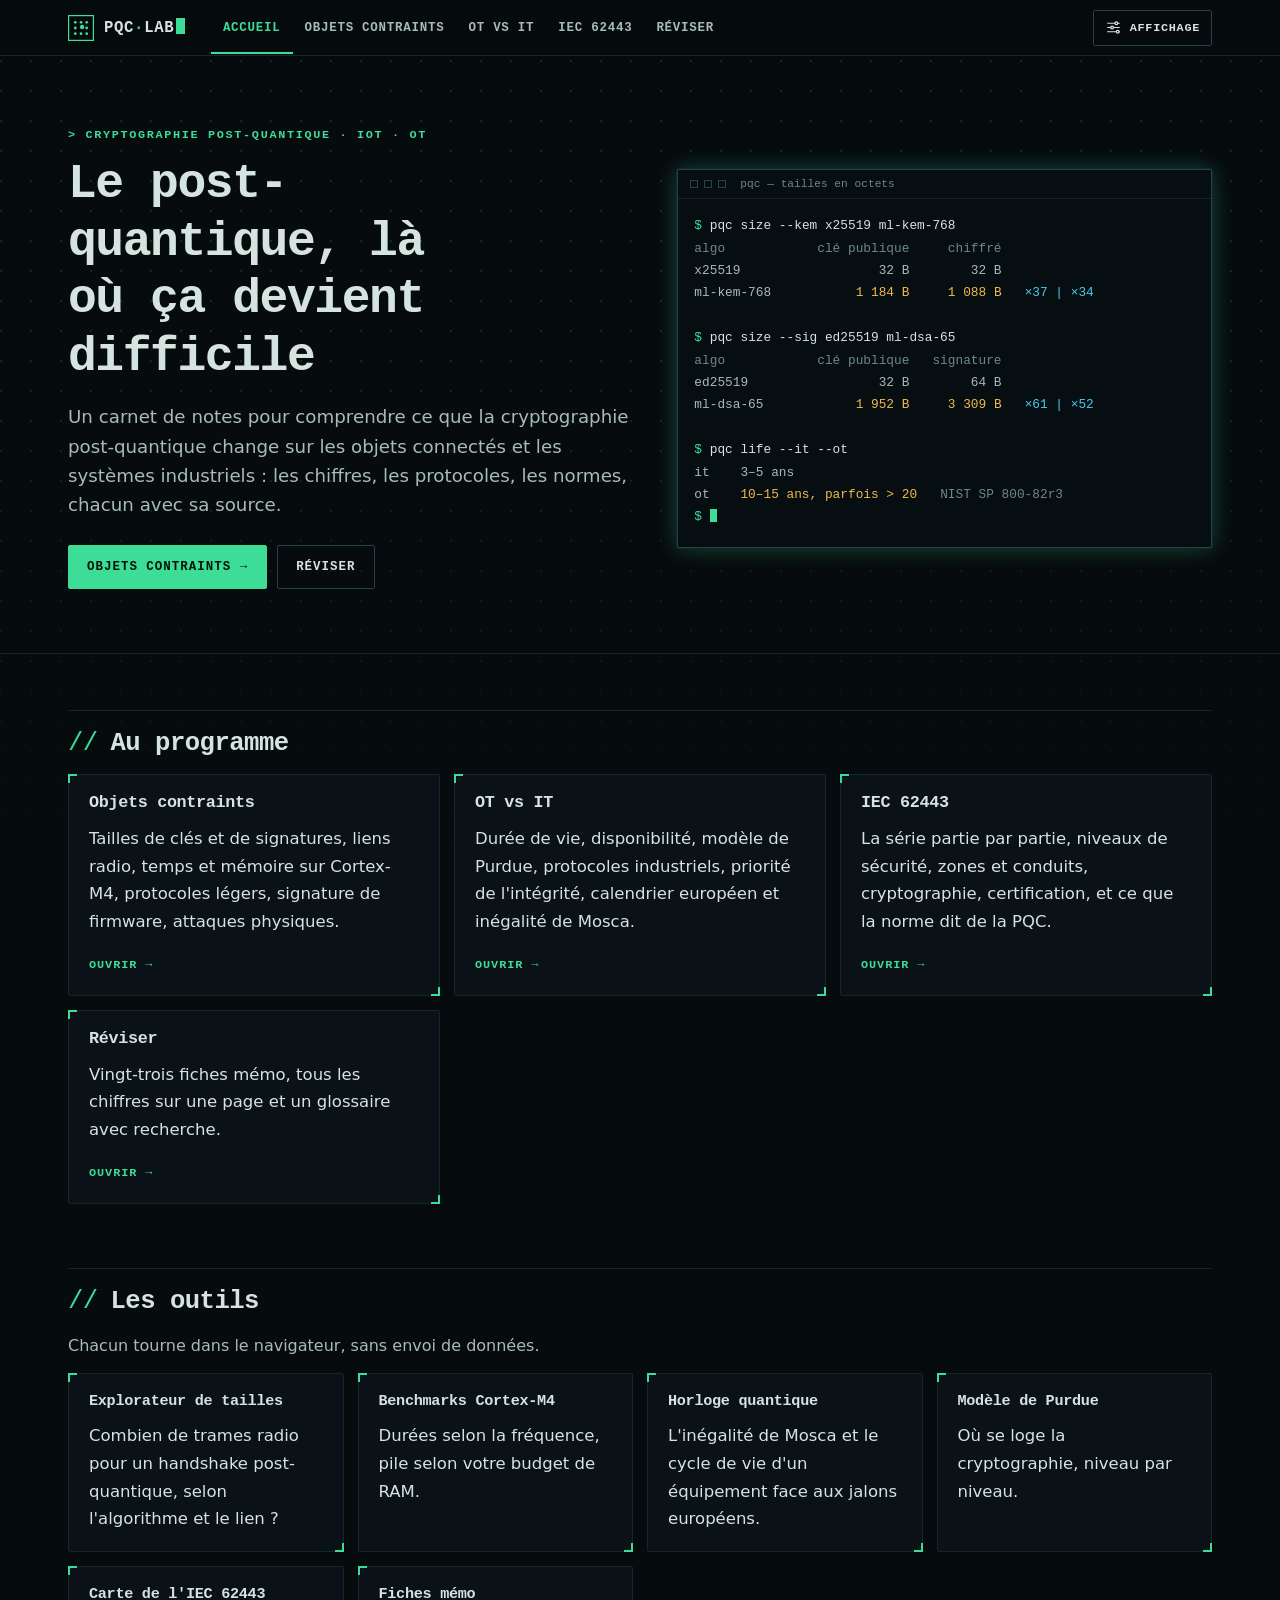
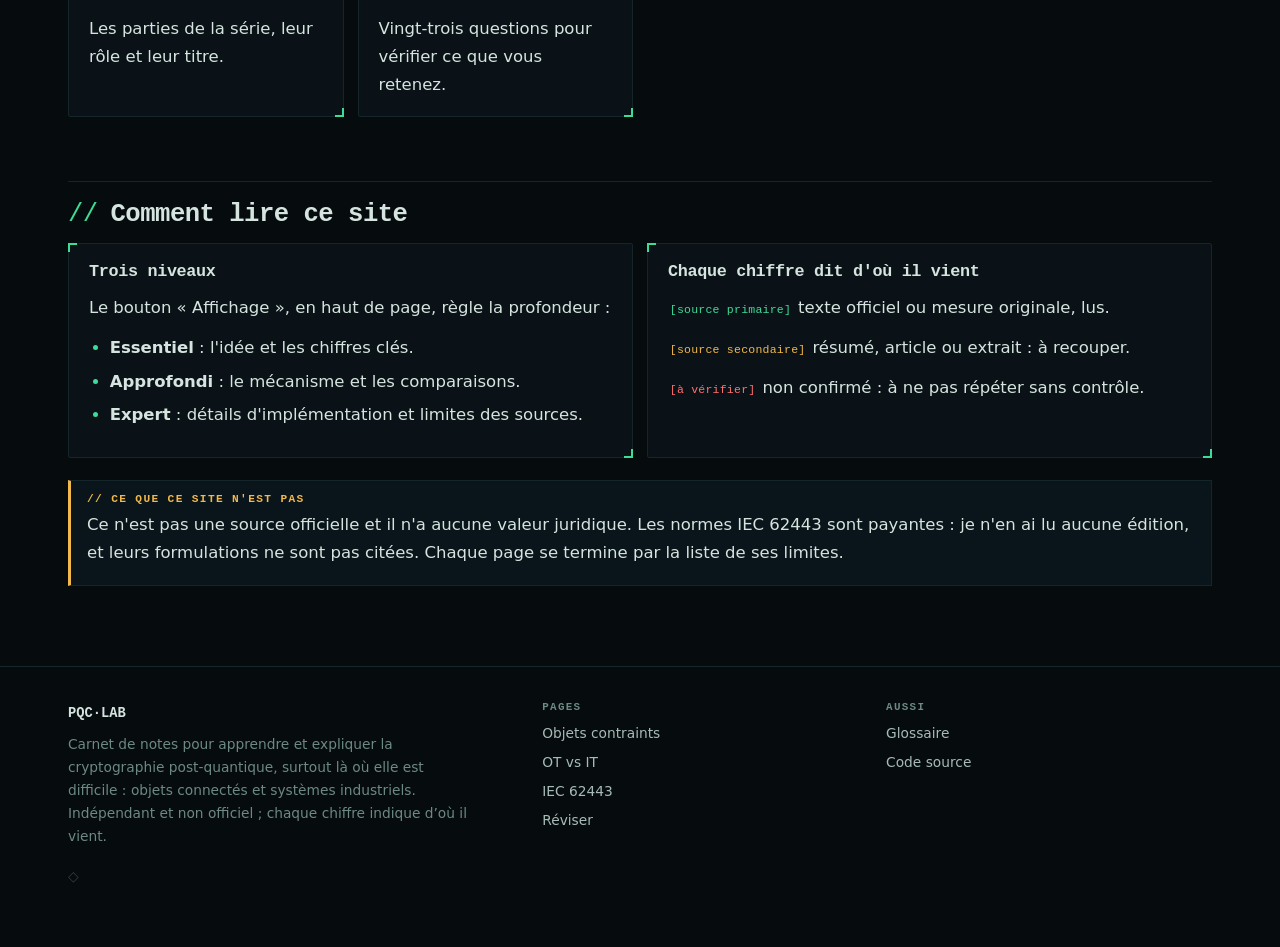
==== commit dbc04771: "New identity (terminal / crypto theme), public learning site, encrypted private area Co-Authored-By:" ====
--- a/index.html
+++ b/index.html
@@ -3,10 +3,10 @@
 <head>
 <meta charset="utf-8">
 <meta name="viewport" content="width=device-width, initial-scale=1, viewport-fit=cover">
-<title>PQC Lab – le post-quantique, là où il devient difficile</title>
-<meta name="description" content="Cryptographie post-quantique pour objets connectés et systèmes industriels : tailles et benchmarks, protocoles, OT vs IT, IEC 62443, outils interactifs et fiches pour préparer une conversation d'expert.">
-<meta name="theme-color" content="#f7f6f2">
-<script>(function(){try{var t=localStorage.getItem('pqc-theme');if(t==='light'||t==='dark')document.documentElement.setAttribute('data-theme',t);}catch(e){}})();</script>
+<title>PQC·LAB – le post-quantique, là où ça devient difficile</title>
+<meta name="description" content="Carnet de notes sur la cryptographie post-quantique pour objets connectés et systèmes industriels : tailles, benchmarks, protocoles, OT vs IT, IEC 62443, avec des outils interactifs.">
+<meta name="theme-color" content="#060b0e">
+<script>(function(){var d=document.documentElement,t='dark';try{t=localStorage.getItem('pqc-theme')||'dark';}catch(e){}if(t==='light'||t==='dark')d.setAttribute('data-theme',t);})();</script>
 <link rel="stylesheet" href="assets/site.css">
 </head>
 <body data-page="home">
@@ -16,72 +16,73 @@
 
 <main id="main">
 <section class="hero">
-  <svg class="lattice" id="lattice" viewBox="0 0 400 400" aria-hidden="true"></svg>
   <div class="hero-in">
-    <div class="eyebrow">Cryptographie post-quantique · IoT · OT</div>
-    <h1>Le post-quantique, là où il devient difficile</h1>
-    <p class="lead">Objets connectés et systèmes industriels : les chiffres, les protocoles et les normes, avec leurs sources, des outils pour les manipuler et de quoi préparer une conversation d'expert.</p>
-    <div class="cta">
-      <a class="btn" href="iot.html">Commencer par les objets contraints <span aria-hidden="true">→</span></a>
-      <a class="btn sec" href="conversation.html">Préparer une conversation</a>
+    <div>
+      <div class="eyebrow">cryptographie post-quantique · iot · ot</div>
+      <h1 style="margin-top:14px">Le post-quantique, là où ça devient difficile</h1>
+      <p class="lead">Un carnet de notes pour comprendre ce que la cryptographie post-quantique change sur les objets connectés et les systèmes industriels : les chiffres, les protocoles, les normes, chacun avec sa source.</p>
+      <div class="cta">
+        <a class="btn" href="iot.html">Objets contraints →</a>
+        <a class="btn sec" href="reviser.html">Réviser</a>
+      </div>
+    </div>
+    <div class="term" aria-label="Exemple : comparaison des tailles">
+      <div class="term-bar"><i></i><i></i><i></i><span>pqc — tailles en octets</span></div>
+<pre><span class="p">$</span> <span class="g">pqc size --kem x25519 ml-kem-768</span>
+<span class="d">algo            clé publique     chiffré</span>
+x25519                  32 B        32 B
+ml-kem-768           <span class="w">1 184 B</span>     <span class="w">1 088 B</span>   <span class="k">×37 | ×34</span>
+
+<span class="p">$</span> <span class="g">pqc size --sig ed25519 ml-dsa-65</span>
+<span class="d">algo            clé publique   signature</span>
+ed25519                 32 B        64 B
+ml-dsa-65            <span class="w">1 952 B</span>     <span class="w">3 309 B</span>   <span class="k">×61 | ×52</span>
+
+<span class="p">$</span> <span class="g">pqc life --it --ot</span>
+it    3–5 ans
+ot    <span class="w">10–15 ans, parfois &gt; 20</span>   <span class="d">NIST SP 800-82r3</span>
+<span class="p">$</span> <span class="cur"></span></pre>
     </div>
   </div>
 </section>
 
 <div class="wrap">
 
-<section aria-label="En un coup d'œil" style="margin-top:44px">
-  <div class="eyebrow">En un coup d'œil</div>
-  <div class="grid g3" style="margin-top:12px">
-    <div class="card"><div class="stat">× 37</div><div class="stat-l">Une clé publique ML-KEM-768 (1 184 octets) contre X25519 (32 octets).</div></div>
-    <div class="card"><div class="stat">× 52</div><div class="stat-l">Une signature ML-DSA-65 (3 309 octets) contre Ed25519 (64 octets).</div></div>
-    <div class="card"><div class="stat">&gt; 20<small>ans</small></div><div class="stat-l">Durée de vie possible d'un système industriel, contre 3 à 5 ans en IT.</div></div>
-  </div>
-</section>
-
 <section>
-<h2 id="entrees" style="margin-top:56px">Quatre entrées</h2>
+<h2 id="entrees" style="margin-top:56px">Au programme</h2>
 <div class="grid g2" style="margin-top:14px">
-  <a class="card" href="iot.html"><h3>Objets contraints</h3><p>Tailles de clés et de signatures, liens radio, temps et mémoire sur Cortex-M4, protocoles légers, signature de firmware, attaques physiques.</p><span class="go">Ouvrir <span aria-hidden="true">→</span></span></a>
-  <a class="card" href="ot-it.html"><h3>OT vs IT</h3><p>Durée de vie, disponibilité, modèle de Purdue, protocoles industriels, priorité de l'intégrité, calendrier européen et inégalité de Mosca.</p><span class="go">Ouvrir <span aria-hidden="true">→</span></span></a>
-  <a class="card" href="iec62443.html"><h3>IEC 62443</h3><p>La série partie par partie, niveaux de sécurité, zones et conduits, cryptographie, certification et ce que la norme dit de la PQC.</p><span class="go">Ouvrir <span aria-hidden="true">→</span></span></a>
-  <a class="card" href="conversation.html"><h3>Prêt à parler</h3><p>Pitchs de 30 secondes, chiffres à connaître, questions difficiles, fiches mémo à réviser et glossaire.</p><span class="go">Ouvrir <span aria-hidden="true">→</span></span></a>
+  <a class="card" href="iot.html"><h3>Objets contraints</h3><p>Tailles de clés et de signatures, liens radio, temps et mémoire sur Cortex-M4, protocoles légers, signature de firmware, attaques physiques.</p><span class="go">Ouvrir →</span></a>
+  <a class="card" href="ot-it.html"><h3>OT vs IT</h3><p>Durée de vie, disponibilité, modèle de Purdue, protocoles industriels, priorité de l'intégrité, calendrier européen et inégalité de Mosca.</p><span class="go">Ouvrir →</span></a>
+  <a class="card" href="iec62443.html"><h3>IEC 62443</h3><p>La série partie par partie, niveaux de sécurité, zones et conduits, cryptographie, certification, et ce que la norme dit de la PQC.</p><span class="go">Ouvrir →</span></a>
+  <a class="card" href="reviser.html"><h3>Réviser</h3><p>Vingt-trois fiches mémo, tous les chiffres sur une page et un glossaire avec recherche.</p><span class="go">Ouvrir →</span></a>
 </div>
 </section>
 
 <section>
 <h2 id="outils">Les outils</h2>
-<p class="lead" style="font-size:1.05rem">Chacun tourne dans votre navigateur, sans envoi de données.</p>
+<p class="lead" style="font-size:1rem">Chacun tourne dans le navigateur, sans envoi de données.</p>
 <div class="grid g3" style="margin-top:14px">
   <a class="card" href="iot.html#outil-tailles"><h4>Explorateur de tailles</h4><p>Combien de trames radio pour un handshake post-quantique, selon l'algorithme et le lien ?</p></a>
   <a class="card" href="iot.html#calcul"><h4>Benchmarks Cortex-M4</h4><p>Durées selon la fréquence, pile selon votre budget de RAM.</p></a>
   <a class="card" href="ot-it.html#horloge"><h4>Horloge quantique</h4><p>L'inégalité de Mosca et le cycle de vie d'un équipement face aux jalons européens.</p></a>
   <a class="card" href="ot-it.html#modele-purdue"><h4>Modèle de Purdue</h4><p>Où se loge la cryptographie, niveau par niveau.</p></a>
   <a class="card" href="iec62443.html#carte"><h4>Carte de l'IEC 62443</h4><p>Les parties de la série, leur rôle et leur titre.</p></a>
-  <a class="card" href="conversation.html#fiches"><h4>Fiches mémo</h4><p>Vingt-trois questions pour vérifier ce que vous retenez.</p></a>
+  <a class="card" href="reviser.html#fiches"><h4>Fiches mémo</h4><p>Vingt-trois questions pour vérifier ce que vous retenez.</p></a>
 </div>
 </section>
 
 <section>
 <h2 id="lire">Comment lire ce site</h2>
 <div class="grid g2">
-  <div class="card"><h3>Trois niveaux de lecture</h3>
-  <p>Le bouton « Affichage » en haut de page règle le niveau :</p>
+  <div class="card"><h3>Trois niveaux</h3>
+  <p>Le bouton « Affichage », en haut de page, règle la profondeur :</p>
   <ul><li><strong>Essentiel</strong> : l'idée et les chiffres clés.</li><li><strong>Approfondi</strong> : le mécanisme et les comparaisons.</li><li><strong>Expert</strong> : détails d'implémentation et limites des sources.</li></ul></div>
-  <div class="card"><h3>Chaque affirmation indique sa source</h3>
-  <p><span class="badge b-prim">source primaire</span> texte officiel ou mesure originale lus.<br>
-  <span class="badge b-sec" style="margin-top:6px">source secondaire</span> résumé, article de vendeur ou extrait ; à recouper.<br>
-  <span class="badge b-ver" style="margin-top:6px">à vérifier</span> non confirmé : ne le répétez pas sans contrôle.</p></div>
+  <div class="card"><h3>Chaque chiffre dit d'où il vient</h3>
+  <p><span class="badge b-prim">source primaire</span> texte officiel ou mesure originale, lus.</p>
+  <p><span class="badge b-sec">source secondaire</span> résumé, article ou extrait : à recouper.</p>
+  <p><span class="badge b-ver">à vérifier</span> non confirmé : à ne pas répéter sans contrôle.</p></div>
 </div>
-<div class="note piege"><div class="nt">Ce que ce site n'est pas</div><p>Ce n'est pas une source officielle et il n'a pas de valeur juridique. Les normes IEC 62443 sont payantes : je n'ai lu aucune édition, et les formulations normatives ne sont pas citées. Chaque page se termine par la liste de ses limites.</p></div>
-</section>
-
-<section>
-<h2 id="aussi">Aussi</h2>
-<div class="grid g2">
-  <a class="card" href="ecw.html"><h4>European Cyber Week 2026</h4><p>Programme filtrable du workshop post-quantique de Rennes, 18 et 19 novembre.</p></a>
-  <a class="card" href="cifre.html"><h4>La thèse CIFRE</h4><p>Les règles du dispositif en 2026 et les étapes du montage.</p></a>
-</div>
+<div class="note piege"><div class="nt">Ce que ce site n'est pas</div><p>Ce n'est pas une source officielle et il n'a aucune valeur juridique. Les normes IEC 62443 sont payantes : je n'en ai lu aucune édition, et leurs formulations ne sont pas citées. Chaque page se termine par la liste de ses limites.</p></div>
 </section>
 
 </div>
@@ -93,20 +94,5 @@
 <script src="assets/glossary.js"></script>
 <script src="assets/site.js"></script>
 <script src="assets/tools.js"></script>
-<script>
-/* Réseau de points légèrement bruités : image d'un réseau euclidien (LWE). Décoratif. */
-(function(){
-  var s = document.getElementById('lattice'); if (!s) return;
-  var seed = 7; function r(){ seed = (seed * 16807) % 2147483647; return (seed - 1) / 2147483646; }
-  var out = '', n = 9, gap = 40, off = 20;
-  for (var i = 0; i < n; i++) for (var j = 0; j < n; j++) {
-    var x = off + i * gap, y = off + j * gap, nx = x + (r() - .5) * 15, ny = y + (r() - .5) * 15;
-    out += '<circle cx="' + x + '" cy="' + y + '" r="2.2" fill="currentColor" opacity=".35"/>';
-    out += '<line x1="' + x + '" y1="' + y + '" x2="' + nx + '" y2="' + ny + '" stroke="currentColor" stroke-width="1" opacity=".35"/>';
-    out += '<circle cx="' + nx + '" cy="' + ny + '" r="3.4" fill="currentColor" opacity=".8"/>';
-  }
-  s.innerHTML = out;
-})();
-</script>
 </body>
 </html>
--- a/assets/site.css
+++ b/assets/site.css
@@ -1,131 +1,112 @@
-/* PQC Lab — design system
-   Thèmes : clair / sombre / auto. Niveaux de lecture : 1 essentiel, 2 approfondi, 3 expert. */
+/* PQC Lab : identité « carnet de cryptanalyste ».
+   Fond sombre quadrillé comme un réseau de points, chasse fixe pour les titres et les données,
+   angles marqués, aucune pastille arrondie. Thèmes : sombre (défaut), clair « papier », auto. */
 
 :root{
   color-scheme:light;
-  --bg:#f7f6f2; --bg-elev:#ffffff; --bg-sunk:#efede6; --bg-tint:#f1f4f2;
-  --fg:#14181f; --fg-2:#3b434d; --fg-3:#67707a;
-  --line:#e3e0d6; --line-strong:#cfcbbd;
-  --accent:#0d6e62; --accent-2:#4a49d6; --accent-ink:#ffffff; --accent-soft:#dcefe9; --accent-2-soft:#e6e6fb;
-  --ok:#17803d; --ok-soft:#dff3e5;
-  --warn:#8a5800; --warn-soft:#fff0cf;
-  --bad:#b3261e; --bad-soft:#fbe3e0;
-  --c1:#25508f; --c1s:#e2e9f8; --c2:#5d3a91; --c2s:#ece4f7; --c3:#8a4a0b; --c3s:#fbe9d8;
-  --c4:#0d6e62; --c4s:#d9f0ec; --c5:#9a2f58; --c5s:#f8e1ea;
-  --shadow-1:0 1px 2px rgba(20,24,31,.05),0 2px 8px rgba(20,24,31,.04);
-  --shadow-2:0 2px 4px rgba(20,24,31,.05),0 12px 32px rgba(20,24,31,.10);
-  --hero-a:rgba(13,110,98,.14); --hero-b:rgba(74,73,214,.12);
-  --r:14px; --r-sm:9px; --r-lg:22px;
+  --bg:#eef1ea; --bg-elev:#f9faf5; --bg-sunk:#e4e9df; --bg-tint:#e9eee4;
+  --fg:#0c1a19; --fg-2:#2c4440; --fg-3:#566e69;
+  --line:#c9d3c8; --line-strong:#9fb1a8;
+  --accent:#087a50; --accent-2:#0a6c93; --accent-ink:#f4fbf7; --accent-soft:rgba(8,122,80,.09);
+  --amber:#865600; --red:#b3261e; --ok:#087a50;
+  --dots:rgba(12,26,25,.10); --glow:none;
   --font:ui-sans-serif,system-ui,-apple-system,"Segoe UI",Roboto,"Helvetica Neue",Arial,sans-serif;
-  --mono:ui-monospace,SFMono-Regular,"SF Mono",Menlo,Consolas,"Liberation Mono",monospace;
-  --header-h:58px;
+  --mono:ui-monospace,"Cascadia Code","SF Mono",Menlo,Consolas,"Liberation Mono",monospace;
+  --header-h:56px;
 }
 :root[data-theme="dark"]{
   color-scheme:dark;
-  --bg:#0c1014; --bg-elev:#141a20; --bg-sunk:#10151a; --bg-tint:#111a1a;
-  --fg:#e9eef2; --fg-2:#c1cad2; --fg-3:#8d99a3;
-  --line:#232c34; --line-strong:#33404a;
-  --accent:#5fd6bd; --accent-2:#9a99ff; --accent-ink:#04201a; --accent-soft:#133129; --accent-2-soft:#1d1d3d;
-  --ok:#6bd68c; --ok-soft:#12301c;
-  --warn:#f0c46c; --warn-soft:#2c2410;
-  --bad:#ff8f86; --bad-soft:#3a1714;
-  --c1:#9dbcf2; --c1s:#1b2a47; --c2:#c6aef0; --c2s:#2a2140; --c3:#f0b87c; --c3s:#3a2612;
-  --c4:#7fdcc8; --c4s:#12332d; --c5:#f0a3c1; --c5s:#3d1a29;
-  --shadow-1:none; --shadow-2:0 12px 32px rgba(0,0,0,.45);
-  --hero-a:rgba(95,214,189,.12); --hero-b:rgba(154,153,255,.12);
+  --bg:#060b0e; --bg-elev:#0a1217; --bg-sunk:#070e12; --bg-tint:#09151a;
+  --fg:#d5e4df; --fg-2:#a7bcb6; --fg-3:#6c8984;
+  --line:#15262b; --line-strong:#23424a;
+  --accent:#3ddc97; --accent-2:#4cc9f0; --accent-ink:#03140c; --accent-soft:rgba(61,220,151,.09);
+  --amber:#f2b84b; --red:#ff7070; --ok:#3ddc97;
+  --dots:rgba(61,220,151,.16); --glow:0 0 22px rgba(61,220,151,.30);
 }
 @media (prefers-color-scheme: dark){
   :root:not([data-theme="light"]){
     color-scheme:dark;
-    --bg:#0c1014; --bg-elev:#141a20; --bg-sunk:#10151a; --bg-tint:#111a1a;
-    --fg:#e9eef2; --fg-2:#c1cad2; --fg-3:#8d99a3;
-    --line:#232c34; --line-strong:#33404a;
-    --accent:#5fd6bd; --accent-2:#9a99ff; --accent-ink:#04201a; --accent-soft:#133129; --accent-2-soft:#1d1d3d;
-    --ok:#6bd68c; --ok-soft:#12301c;
-    --warn:#f0c46c; --warn-soft:#2c2410;
-    --bad:#ff8f86; --bad-soft:#3a1714;
-    --c1:#9dbcf2; --c1s:#1b2a47; --c2:#c6aef0; --c2s:#2a2140; --c3:#f0b87c; --c3s:#3a2612;
-    --c4:#7fdcc8; --c4s:#12332d; --c5:#f0a3c1; --c5s:#3d1a29;
-    --shadow-1:none; --shadow-2:0 12px 32px rgba(0,0,0,.45);
-    --hero-a:rgba(95,214,189,.12); --hero-b:rgba(154,153,255,.12);
+    --bg:#060b0e; --bg-elev:#0a1217; --bg-sunk:#070e12; --bg-tint:#09151a;
+    --fg:#d5e4df; --fg-2:#a7bcb6; --fg-3:#6c8984;
+    --line:#15262b; --line-strong:#23424a;
+    --accent:#3ddc97; --accent-2:#4cc9f0; --accent-ink:#03140c; --accent-soft:rgba(61,220,151,.09);
+    --amber:#f2b84b; --red:#ff7070; --ok:#3ddc97;
+    --dots:rgba(61,220,151,.16); --glow:0 0 22px rgba(61,220,151,.30);
   }
 }
 
 /* ---------- Base ---------- */
 *,*::before,*::after{box-sizing:border-box}
 html{scroll-behavior:smooth;scroll-padding-top:calc(var(--header-h) + 18px);-webkit-text-size-adjust:100%}
-body{margin:0;background:var(--bg);color:var(--fg);font:17px/1.65 var(--font);
-  font-feature-settings:"kern","liga","calt";text-rendering:optimizeLegibility;
-  padding-left:env(safe-area-inset-left);padding-right:env(safe-area-inset-right)}
+body{margin:0;background:var(--bg);color:var(--fg);font:16.5px/1.68 var(--font);text-rendering:optimizeLegibility;
+  padding-left:env(safe-area-inset-left);padding-right:env(safe-area-inset-right);position:relative;min-height:100vh}
+/* Réseau de points : image d'un réseau euclidien, discrète, en fond fixe */
+body::before{content:"";position:fixed;inset:0;z-index:-1;pointer-events:none;
+  background-image:radial-gradient(circle at 1px 1px,var(--dots) 1.2px,transparent 1.6px);background-size:30px 30px;
+  -webkit-mask-image:linear-gradient(to bottom,#000 0,#000 40%,transparent 100%);mask-image:linear-gradient(to bottom,#000 0,#000 40%,transparent 100%)}
 @media (prefers-reduced-motion:reduce){html{scroll-behavior:auto}*,*::before,*::after{animation:none!important;transition:none!important}}
 img,svg{max-width:100%}
 a{color:var(--accent);text-underline-offset:3px;text-decoration-thickness:1px}
 a:hover{text-decoration-thickness:2px}
-:focus-visible{outline:2px solid var(--accent);outline-offset:2px;border-radius:6px}
-::selection{background:var(--accent-soft)}
+:focus-visible{outline:2px solid var(--accent);outline-offset:2px}
+::selection{background:var(--accent);color:var(--accent-ink)}
 p,li,dd,dt,td,th,summary,figcaption{overflow-wrap:anywhere}
-.skip{position:absolute;left:-999px;top:8px;background:var(--accent);color:var(--accent-ink);padding:8px 14px;border-radius:8px;z-index:100}
+.skip{position:absolute;left:-999px;top:8px;background:var(--accent);color:var(--accent-ink);padding:8px 14px;z-index:100;font-family:var(--mono)}
 .skip:focus{left:12px}
 .sr{position:absolute;width:1px;height:1px;overflow:hidden;clip:rect(0 0 0 0);white-space:nowrap}
 .mono{font-family:var(--mono);font-variant-numeric:tabular-nums}
-.num{font-variant-numeric:tabular-nums}
 
 /* ---------- Niveaux de lecture ---------- */
 .lv2,.lv3{display:none}
 body[data-level="2"] .lv2,body[data-level="3"] .lv2{display:revert}
 body[data-level="3"] .lv3{display:revert}
-.lv-tag{font:600 .66rem/1 var(--font);letter-spacing:.06em;text-transform:uppercase;color:var(--accent-2);
-  background:var(--accent-2-soft);padding:3px 7px;border-radius:999px;margin-left:8px;vertical-align:middle}
-
-/* ---------- Header ---------- */
-.progress{position:fixed;left:0;top:0;height:3px;width:100%;transform-origin:0 0;transform:scaleX(0);
-  background:linear-gradient(90deg,var(--accent),var(--accent-2));z-index:60;pointer-events:none}
-.hdr{position:sticky;top:0;z-index:50;height:var(--header-h);
-  background:color-mix(in srgb,var(--bg) 86%,transparent);backdrop-filter:saturate(1.4) blur(14px);
-  -webkit-backdrop-filter:saturate(1.4) blur(14px);border-bottom:1px solid var(--line)}
-.hdr-in{max-width:1180px;margin:0 auto;height:100%;padding:0 18px;display:flex;align-items:center;gap:18px}
-.brand{display:flex;align-items:center;gap:10px;text-decoration:none;color:var(--fg);font-weight:800;letter-spacing:-.02em;white-space:nowrap}
-.brand svg{width:28px;height:28px;flex:none}
-.brand small{font-weight:500;color:var(--fg-3);letter-spacing:0}
-.nav-d{display:none;gap:2px;margin-left:8px}
-.nav-d a{color:var(--fg-2);text-decoration:none;font-size:.92rem;padding:7px 12px;border-radius:999px;white-space:nowrap}
-.nav-d a:hover{background:var(--bg-sunk)}
-.nav-d a[aria-current="page"]{background:var(--accent-soft);color:var(--accent);font-weight:650}
+
+/* ---------- En-tête ---------- */
+.progress{position:fixed;left:0;top:0;height:2px;width:100%;transform-origin:0 0;transform:scaleX(0);background:var(--accent);box-shadow:var(--glow);z-index:60;pointer-events:none}
+.hdr{position:sticky;top:0;z-index:50;height:var(--header-h);background:color-mix(in srgb,var(--bg) 88%,transparent);
+  backdrop-filter:blur(10px);-webkit-backdrop-filter:blur(10px);border-bottom:1px solid var(--line)}
+.hdr-in{max-width:1180px;margin:0 auto;height:100%;padding:0 18px;display:flex;align-items:center;gap:16px}
+.brand{display:flex;align-items:center;gap:10px;text-decoration:none;color:var(--fg);font:700 .98rem var(--mono);letter-spacing:.04em;white-space:nowrap}
+.brand svg{width:26px;height:26px;flex:none}
+.brand .cur{display:inline-block;width:.55em;height:1em;background:var(--accent);margin-left:2px;animation:blink 1.1s steps(1) infinite;vertical-align:-.12em}
+@keyframes blink{50%{opacity:0}}
+.nav-d{display:none;gap:0;margin-left:10px}
+.nav-d a{color:var(--fg-2);text-decoration:none;font:600 .78rem var(--mono);letter-spacing:.06em;text-transform:uppercase;padding:19px 12px 17px;border-bottom:2px solid transparent;white-space:nowrap}
+.nav-d a:hover{color:var(--fg)}
+.nav-d a[aria-current="page"]{color:var(--accent);border-bottom-color:var(--accent)}
 .hdr-actions{margin-left:auto;display:flex;gap:8px;align-items:center}
-.ibtn{appearance:none;border:1px solid var(--line);background:var(--bg-elev);color:var(--fg);height:38px;min-width:38px;
-  border-radius:999px;display:inline-flex;align-items:center;justify-content:center;gap:7px;padding:0 12px;cursor:pointer;
-  font:600 .85rem var(--font)}
-.ibtn:hover{border-color:var(--line-strong)}
-.ibtn svg{width:18px;height:18px}
+.ibtn{appearance:none;border:1px solid var(--line-strong);background:transparent;color:var(--fg);height:36px;min-width:36px;border-radius:2px;
+  display:inline-flex;align-items:center;justify-content:center;gap:8px;padding:0 11px;cursor:pointer;font:600 .74rem var(--mono);letter-spacing:.06em;text-transform:uppercase}
+.ibtn:hover{border-color:var(--accent);color:var(--accent)}
+.ibtn svg{width:17px;height:17px}
 .ibtn .lbl{display:none}
 @media (min-width:560px){.ibtn .lbl{display:inline}}
 @media (min-width:1200px){.nav-d{display:flex}.menu-btn{display:none}}
 
-.panel{position:absolute;right:max(12px,calc(50% - 578px));top:calc(var(--header-h) + 8px);width:min(344px,calc(100vw - 24px));
-  background:var(--bg-elev);border:1px solid var(--line);border-radius:var(--r);box-shadow:var(--shadow-2);padding:16px;display:none;z-index:70}
+.panel{position:absolute;right:max(12px,calc(50% - 578px));top:calc(var(--header-h) + 6px);width:min(340px,calc(100vw - 24px));
+  background:var(--bg-elev);border:1px solid var(--line-strong);border-radius:2px;padding:16px;display:none;z-index:70;box-shadow:0 18px 40px rgba(0,0,0,.35)}
 .panel.open{display:block}
-.panel h4{margin:0 0 8px;font-size:.74rem;letter-spacing:.08em;text-transform:uppercase;color:var(--fg-3)}
+.panel h4{margin:0 0 8px;font:700 .7rem var(--mono);letter-spacing:.1em;text-transform:uppercase;color:var(--fg-3)}
+.panel h4::before{content:"// ";color:var(--accent)}
 .panel .grp+.grp{margin-top:16px}
-.seg{display:grid;grid-auto-flow:column;grid-auto-columns:1fr;background:var(--bg-sunk);border:1px solid var(--line);border-radius:11px;padding:3px;gap:2px}
-.seg button{appearance:none;border:0;background:transparent;color:var(--fg-2);font:600 .85rem var(--font);padding:8px 6px;border-radius:8px;cursor:pointer;min-height:38px}
-.seg button[aria-pressed="true"]{background:var(--bg-elev);color:var(--fg);box-shadow:var(--shadow-1)}
-.panel p{margin:8px 0 0;font-size:.82rem;color:var(--fg-3);line-height:1.45}
-
-.sheet{position:fixed;inset:var(--header-h) 0 0 0;background:var(--bg);z-index:45;padding:12px 18px 90px;overflow:auto;display:none}
+.seg{display:grid;grid-auto-flow:column;grid-auto-columns:1fr;border:1px solid var(--line-strong);border-radius:2px}
+.seg button{appearance:none;border:0;border-right:1px solid var(--line-strong);background:transparent;color:var(--fg-2);font:600 .76rem var(--mono);letter-spacing:.04em;padding:9px 6px;cursor:pointer;min-height:40px}
+.seg button:last-child{border-right:0}
+.seg button[aria-pressed="true"]{background:var(--accent);color:var(--accent-ink)}
+.panel p{margin:8px 0 0;font-size:.8rem;color:var(--fg-3);line-height:1.45}
+
+.sheet{position:fixed;inset:var(--header-h) 0 0 0;background:var(--bg);z-index:45;padding:10px 18px 90px;overflow:auto;display:none}
 .sheet.open{display:block}
-.sheet a{display:flex;align-items:center;justify-content:space-between;gap:12px;padding:16px 4px;border-bottom:1px solid var(--line);
-  color:var(--fg);text-decoration:none;font-size:1.08rem;font-weight:600}
-.sheet a span{font-weight:400;color:var(--fg-3);font-size:.88rem}
+.sheet a{display:flex;align-items:baseline;justify-content:space-between;gap:12px;padding:15px 2px;border-bottom:1px solid var(--line);color:var(--fg);text-decoration:none;font:700 1rem var(--mono)}
+.sheet a::before{content:"> ";color:var(--accent)}
+.sheet a span{font:400 .82rem var(--font);color:var(--fg-3);margin-left:auto}
 .sheet a[aria-current="page"]{color:var(--accent)}
 
-/* Barre basse mobile */
-.tabbar{position:fixed;left:0;right:0;bottom:0;z-index:48;display:grid;grid-template-columns:repeat(5,1fr);
-  background:color-mix(in srgb,var(--bg) 90%,transparent);backdrop-filter:blur(14px);-webkit-backdrop-filter:blur(14px);
-  border-top:1px solid var(--line);padding-bottom:env(safe-area-inset-bottom)}
-.tabbar a{display:flex;flex-direction:column;align-items:center;gap:3px;padding:8px 2px 7px;color:var(--fg-3);text-decoration:none;
-  font-size:.68rem;font-weight:600;min-height:54px}
-.tabbar svg{width:22px;height:22px}
-.tabbar a[aria-current="page"]{color:var(--accent)}
+.tabbar{position:fixed;left:0;right:0;bottom:0;z-index:48;display:grid;grid-template-columns:repeat(5,1fr);background:color-mix(in srgb,var(--bg) 92%,transparent);
+  backdrop-filter:blur(10px);-webkit-backdrop-filter:blur(10px);border-top:1px solid var(--line);padding-bottom:env(safe-area-inset-bottom)}
+.tabbar a{display:flex;flex-direction:column;align-items:center;gap:3px;padding:8px 2px 7px;color:var(--fg-3);text-decoration:none;font:600 .6rem var(--mono);letter-spacing:.05em;text-transform:uppercase;min-height:54px;border-top:2px solid transparent}
+.tabbar svg{width:21px;height:21px}
+.tabbar a[aria-current="page"]{color:var(--accent);border-top-color:var(--accent)}
 @media (min-width:1020px){.tabbar{display:none}}
 body{padding-bottom:64px}
 @media (min-width:1020px){body{padding-bottom:0}}
@@ -135,306 +116,309 @@
 .page{display:grid;grid-template-columns:minmax(0,1fr);gap:0 56px}
 @media (min-width:1020px){.page.has-toc{grid-template-columns:230px minmax(0,1fr)}}
 .toc{display:none}
-@media (min-width:1020px){
-  .toc{display:block;position:sticky;top:calc(var(--header-h) + 28px);align-self:start;max-height:calc(100vh - var(--header-h) - 56px);overflow:auto;padding-bottom:20px}
-}
-.toc h4{margin:0 0 10px;font-size:.72rem;letter-spacing:.09em;text-transform:uppercase;color:var(--fg-3)}
-.toc a{display:block;color:var(--fg-3);text-decoration:none;font-size:.9rem;padding:6px 0 6px 14px;border-left:2px solid var(--line);line-height:1.35}
+@media (min-width:1020px){.toc{display:block;position:sticky;top:calc(var(--header-h) + 28px);align-self:start;max-height:calc(100vh - var(--header-h) - 56px);overflow:auto;padding-bottom:20px}}
+.toc h4{margin:0 0 10px;font:700 .7rem var(--mono);letter-spacing:.1em;text-transform:uppercase;color:var(--fg-3)}
+.toc h4::before{content:"// ";color:var(--accent)}
+.toc a{display:block;color:var(--fg-3);text-decoration:none;font-size:.88rem;padding:6px 0 6px 14px;border-left:1px solid var(--line-strong);line-height:1.35}
 .toc a:hover{color:var(--fg)}
-.toc a[aria-current="true"]{color:var(--accent);border-left-color:var(--accent);font-weight:650}
+.toc a[aria-current="true"]{color:var(--accent);border-left:2px solid var(--accent);padding-left:13px;font-weight:600}
 .toc-m{margin:14px 0 4px}
 @media (min-width:1020px){.toc-m{display:none}}
-.toc-m summary{font-weight:650;font-size:.92rem}
+.toc-m summary{font:700 .8rem var(--mono);letter-spacing:.06em;text-transform:uppercase}
 .toc-m a{display:block;padding:9px 2px;color:var(--fg-2);text-decoration:none;border-bottom:1px solid var(--line);font-size:.95rem}
 
 article{max-width:760px;min-width:0}
 article.wide{max-width:none}
-h1,h2,h3,h4{line-height:1.18;letter-spacing:-.02em;margin:0;font-weight:760}
-h1{font-size:clamp(2rem,5.6vw,3.2rem);letter-spacing:-.035em;font-weight:800}
-h2{font-size:clamp(1.45rem,3.4vw,1.9rem);margin:64px 0 12px;padding-top:4px;position:relative}
-h3{font-size:1.15rem;margin:30px 0 8px}
-h4{font-size:1rem;margin:20px 0 6px}
-h2 .anchor,h3 .anchor{opacity:0;position:absolute;left:-1.1em;color:var(--fg-3);text-decoration:none;font-weight:500}
+h1,h2,h3,h4{line-height:1.2;margin:0;font-family:var(--mono);font-weight:700;letter-spacing:-.02em}
+h1{font-size:clamp(1.85rem,5.4vw,3rem);letter-spacing:-.03em}
+h2{font-size:clamp(1.25rem,3vw,1.6rem);margin:64px 0 12px;padding-top:18px;position:relative;border-top:1px solid var(--line)}
+h2::before{content:"//";color:var(--accent);margin-right:.5em;font-weight:400}
+h3{font-size:1.05rem;margin:30px 0 8px}
+h3::before{content:"› ";color:var(--accent)}
+h4{font-size:.95rem;margin:18px 0 6px}
+h2 .anchor,h3 .anchor{opacity:0;position:absolute;left:-1.4em;color:var(--fg-3);text-decoration:none;font-weight:400}
 h2:hover .anchor,h3:hover .anchor{opacity:1}
 @media (max-width:1019px){h2 .anchor,h3 .anchor{display:none}}
-.eyebrow{font-size:.76rem;font-weight:700;letter-spacing:.1em;text-transform:uppercase;color:var(--accent)}
-.lead{font-size:1.2rem;color:var(--fg-2);line-height:1.55;margin:14px 0 0;max-width:62ch}
-.meta{display:flex;flex-wrap:wrap;gap:8px 14px;color:var(--fg-3);font-size:.85rem;margin-top:16px}
-.meta span{display:inline-flex;align-items:center;gap:6px}
+.eyebrow{font:700 .74rem var(--mono);letter-spacing:.14em;text-transform:uppercase;color:var(--accent)}
+.eyebrow::before{content:"> "}
+.lead{font-size:1.14rem;color:var(--fg-2);line-height:1.6;margin:16px 0 0;max-width:62ch}
+.meta{display:flex;flex-wrap:wrap;gap:4px 18px;color:var(--fg-3);font:400 .76rem var(--mono);margin-top:18px}
 p{margin:12px 0}
 ul,ol{padding-left:1.25em;margin:10px 0}
 li{margin:6px 0}
-li::marker{color:var(--fg-3)}
-strong{font-weight:700}
-code{font-family:var(--mono);font-size:.88em;background:var(--bg-sunk);border:1px solid var(--line);padding:1px 6px;border-radius:6px}
+li::marker{color:var(--accent)}
+strong{font-weight:700;color:var(--fg)}
+code{font-family:var(--mono);font-size:.86em;background:var(--bg-sunk);border:1px solid var(--line);padding:1px 6px;border-radius:2px}
 hr{border:0;border-top:1px solid var(--line);margin:40px 0}
 
-/* ---------- Hero ---------- */
-.hero{position:relative;overflow:hidden;border-bottom:1px solid var(--line);
-  background:radial-gradient(900px 400px at 85% -10%,var(--hero-b),transparent 60%),
-             radial-gradient(800px 380px at 5% 0%,var(--hero-a),transparent 62%),var(--bg)}
-.hero-in{max-width:1180px;margin:0 auto;padding:46px 18px 40px;position:relative}
-@media (min-width:760px){.hero-in{padding:76px 18px 64px}}
-.hero .lattice{position:absolute;right:-30px;top:10px;width:min(520px,70vw);opacity:.55;pointer-events:none;color:var(--accent)}
-.hero h1{max-width:16ch}
-.hero .lead{max-width:56ch}
+/* ---------- Hero et terminal ---------- */
+.hero{position:relative;overflow:hidden;border-bottom:1px solid var(--line)}
+.hero-in{max-width:1180px;margin:0 auto;padding:44px 18px 40px;position:relative}
+@media (min-width:900px){.hero-in{padding:72px 18px 64px;display:grid;grid-template-columns:minmax(0,1.05fr) minmax(0,1fr);gap:48px;align-items:center}}
+.hero h1{max-width:15ch}
+.hero .lead{max-width:50ch}
 .cta{display:flex;flex-wrap:wrap;gap:10px;margin-top:26px}
-.btn{appearance:none;display:inline-flex;align-items:center;justify-content:center;gap:8px;min-height:46px;padding:0 20px;border-radius:999px;
-  background:var(--accent);color:var(--accent-ink);border:1px solid var(--accent);font:700 .95rem var(--font);text-decoration:none;cursor:pointer}
-.btn:hover{filter:brightness(1.06);text-decoration:none}
-.btn.sec{background:var(--bg-elev);color:var(--fg);border-color:var(--line-strong)}
-.btn svg{width:18px;height:18px}
+.btn{appearance:none;display:inline-flex;align-items:center;justify-content:center;gap:8px;min-height:44px;padding:0 18px;border-radius:2px;background:var(--accent);color:var(--accent-ink);
+  border:1px solid var(--accent);font:700 .78rem var(--mono);letter-spacing:.08em;text-transform:uppercase;text-decoration:none;cursor:pointer}
+.btn:hover{box-shadow:var(--glow);text-decoration:none}
+.btn.sec{background:transparent;color:var(--fg);border-color:var(--line-strong)}
+.btn.sec:hover{border-color:var(--accent);color:var(--accent);box-shadow:none}
+.term{border:1px solid var(--line-strong);background:var(--bg-sunk);border-radius:2px;margin-top:30px;box-shadow:0 0 0 1px var(--line),var(--glow)}
+@media (min-width:900px){.term{margin-top:0}}
+.term-bar{display:flex;align-items:center;gap:6px;padding:8px 12px;border-bottom:1px solid var(--line);font:400 .7rem var(--mono);color:var(--fg-3)}
+.term-bar i{width:8px;height:8px;border:1px solid var(--line-strong);display:inline-block}
+.term-bar span{margin-left:8px}
+.term pre{margin:0;padding:16px 16px 18px;font:400 .8rem/1.75 var(--mono);color:var(--fg-2);overflow-x:auto;white-space:pre}
+.term .p{color:var(--accent)}.term .d{color:var(--fg-3)}.term .k{color:var(--accent-2)}.term .w{color:var(--amber)}.term .g{color:var(--fg)}
+.term .cur{display:inline-block;width:.55em;height:1em;background:var(--accent);vertical-align:-.15em;animation:blink 1.1s steps(1) infinite}
 .pagehead{padding:44px 0 6px}
 @media (min-width:760px){.pagehead{padding:66px 0 10px}}
-.crumbs{font-size:.85rem;color:var(--fg-3);margin-bottom:14px}
+.crumbs{font:400 .78rem var(--mono);color:var(--fg-3);margin-bottom:14px}
 .crumbs a{color:var(--fg-3);text-decoration:none}
-.crumbs a:hover{color:var(--fg)}
-
-/* ---------- Cartes ---------- */
+.crumbs a:hover{color:var(--accent)}
+
+/* ---------- Panneaux ---------- */
 .grid{display:grid;gap:14px}
 .g2{grid-template-columns:repeat(auto-fit,minmax(min(100%,300px),1fr))}
 .g3{grid-template-columns:repeat(auto-fit,minmax(min(100%,240px),1fr))}
 .g4{grid-template-columns:repeat(auto-fit,minmax(min(100%,200px),1fr))}
-.card{background:var(--bg-elev);border:1px solid var(--line);border-radius:var(--r);padding:18px 20px;box-shadow:var(--shadow-1)}
+.card{position:relative;background:var(--bg-elev);border:1px solid var(--line);border-radius:2px;padding:18px 20px}
+.card::before,.card::after{content:"";position:absolute;width:9px;height:9px;pointer-events:none;border:0 solid var(--accent)}
+.card::before{left:-1px;top:-1px;border-left-width:2px;border-top-width:2px}
+.card::after{right:-1px;bottom:-1px;border-right-width:2px;border-bottom-width:2px}
 .card h3,.card h4{margin-top:0}
+.card h3::before{content:""}
 .card p:first-child{margin-top:0}
 .card p:last-child{margin-bottom:0}
-a.card{display:block;color:inherit;text-decoration:none;transition:transform .15s,border-color .15s,box-shadow .15s}
-a.card:hover{transform:translateY(-2px);border-color:var(--accent);box-shadow:var(--shadow-2)}
-a.card .go{display:inline-flex;gap:6px;align-items:center;color:var(--accent);font-weight:650;font-size:.9rem;margin-top:10px}
-.ico{width:40px;height:40px;border-radius:11px;display:grid;place-items:center;background:var(--accent-soft);color:var(--accent);margin-bottom:12px}
-.ico svg{width:22px;height:22px}
-.stat{font:800 2.1rem/1 var(--font);letter-spacing:-.03em;color:var(--accent);font-variant-numeric:tabular-nums}
-.stat small{font-size:.9rem;font-weight:600;color:var(--fg-3);letter-spacing:0;margin-left:3px}
-.stat-l{color:var(--fg-2);font-size:.9rem;margin-top:6px}
+a.card{display:block;color:inherit;text-decoration:none;transition:border-color .15s,background .15s}
+a.card:hover{border-color:var(--accent);background:var(--bg-tint)}
+a.card .go{display:inline-block;font:700 .74rem var(--mono);letter-spacing:.08em;text-transform:uppercase;color:var(--accent);margin-top:10px}
+.stat{font:700 2rem/1.05 var(--mono);letter-spacing:-.03em;color:var(--accent);font-variant-numeric:tabular-nums;text-shadow:var(--glow);overflow-wrap:anywhere}
+.stat small{font-size:.8rem;font-weight:400;color:var(--fg-3);letter-spacing:0;margin-left:5px;text-shadow:none}
+.stat-l{color:var(--fg-2);font-size:.9rem;margin-top:8px;line-height:1.5}
 .kv{display:grid;grid-template-columns:auto 1fr;gap:6px 16px;margin:0}
-.kv dt{color:var(--fg-3);font-size:.88rem}
-.kv dd{margin:0;font-weight:600}
-
-/* Encadrés */
-.note{border-radius:var(--r);padding:14px 18px;margin:20px 0;border:1px solid var(--line);background:var(--bg-tint)}
-.note .nt{display:flex;align-items:center;gap:8px;font-weight:750;font-size:.8rem;letter-spacing:.06em;text-transform:uppercase;margin-bottom:6px}
+.kv dt{color:var(--fg-3);font:400 .8rem var(--mono)}
+.kv dd{margin:0;font-weight:500}
+
+/* Encadrés : barre latérale, étiquette de journal */
+.note{border:1px solid var(--line);border-left-width:3px;border-radius:0;padding:12px 16px;margin:22px 0;background:var(--bg-tint);border-left-color:var(--accent)}
+.note .nt{font:700 .7rem var(--mono);letter-spacing:.12em;text-transform:uppercase;margin-bottom:6px;color:var(--accent)}
+.note .nt::before{content:"// "}
 .note p{margin:6px 0}
-.note.retenir{background:var(--accent-soft);border-color:transparent}
-.note.retenir .nt{color:var(--accent)}
-.note.dire{background:var(--accent-2-soft);border-color:transparent}
-.note.dire .nt{color:var(--accent-2)}
-.note.piege{background:var(--warn-soft);border-color:transparent}
-.note.piege .nt{color:var(--warn)}
-.note.verif{background:var(--bad-soft);border-color:transparent}
-.note.verif .nt{color:var(--bad)}
-
-/* Badges */
-.badge{display:inline-flex;align-items:center;gap:5px;font:650 .72rem/1 var(--font);padding:4px 9px;border-radius:999px;white-space:nowrap;vertical-align:middle}
-.b-prim{background:var(--ok-soft);color:var(--ok)}
-.b-sec{background:var(--warn-soft);color:var(--warn)}
-.b-ver{background:var(--bad-soft);color:var(--bad)}
-.b-info{background:var(--accent-soft);color:var(--accent)}
-.chip{display:inline-block;font:650 .72rem/1 var(--font);padding:4px 9px;border-radius:999px;white-space:nowrap}
-.k1{background:var(--c1s);color:var(--c1)}.k2{background:var(--c2s);color:var(--c2)}.k3{background:var(--c3s);color:var(--c3)}
-.k4{background:var(--c4s);color:var(--c4)}.k5{background:var(--c5s);color:var(--c5)}.k0{background:var(--bg-sunk);color:var(--fg-3)}
-.src{font-size:.78rem;color:var(--fg-3);text-decoration:none;border:1px solid var(--line);border-radius:999px;padding:1px 8px;white-space:nowrap;margin-left:3px;vertical-align:baseline}
-.src:hover{color:var(--accent);border-color:var(--accent)}
-
-/* Glossaire (abbr) */
-abbr.g{text-decoration:underline dotted var(--fg-3);text-underline-offset:3px;cursor:help;border:0}
-.tip{position:fixed;z-index:90;max-width:min(320px,calc(100vw - 24px));background:var(--fg);color:var(--bg);padding:10px 12px;border-radius:10px;
-  font-size:.85rem;line-height:1.45;box-shadow:var(--shadow-2);pointer-events:none;display:none}
-.tip b{display:block;margin-bottom:2px}
+.note.retenir{border-left-color:var(--accent)}
+.note.dire{border-left-color:var(--accent-2)}.note.dire .nt{color:var(--accent-2)}
+.note.piege{border-left-color:var(--amber)}.note.piege .nt{color:var(--amber)}
+.note.verif{border-left-color:var(--red)}.note.verif .nt{color:var(--red)}
+
+/* Indicateurs de fiabilité : texte de journal, pas de pastille */
+.badge{display:inline;font:400 .72rem var(--mono);letter-spacing:.02em;white-space:nowrap;padding:0;background:none;border-radius:0;vertical-align:baseline;margin:0 .15em}
+.badge::before{content:"["}.badge::after{content:"]"}
+.b-prim{color:var(--accent)}.b-sec{color:var(--amber)}.b-ver{color:var(--red)}.b-info{color:var(--accent-2)}
+.chip{display:inline-block;font:600 .7rem var(--mono);letter-spacing:.06em;text-transform:uppercase;background:none;padding:0;white-space:nowrap}
+.chip::before{content:"■ "}
+.k1{color:var(--accent-2)}.k2{color:#c19bff}.k3{color:var(--amber)}.k4{color:var(--accent)}.k5{color:#ff8fb8}.k0{color:var(--fg-3)}
+:root:not([data-theme="dark"]) .k2{color:#5b34a3}
+:root:not([data-theme="dark"]) .k5{color:#a8285f}
+.src{font:400 .74rem var(--mono);color:var(--fg-3);text-decoration:none;border:0;padding:0;margin-left:.3em;white-space:nowrap}
+.src::before{content:"↗ "}
+.src:hover{color:var(--accent);text-decoration:underline}
+
+abbr.g{text-decoration:underline dotted var(--accent);text-underline-offset:3px;cursor:help;border:0}
+.tip{position:fixed;z-index:90;max-width:min(320px,calc(100vw - 24px));background:var(--bg-elev);color:var(--fg);border:1px solid var(--accent);padding:10px 12px;border-radius:2px;
+  font-size:.84rem;line-height:1.45;box-shadow:0 12px 32px rgba(0,0,0,.45);pointer-events:none;display:none}
+.tip b{display:block;margin-bottom:3px;font:700 .78rem var(--mono);color:var(--accent)}
 
 /* Tableaux */
-.tw{overflow-x:auto;-webkit-overflow-scrolling:touch;border:1px solid var(--line);border-radius:var(--r);background:var(--bg-elev);margin:18px 0}
-table{width:100%;border-collapse:collapse;font-size:.92rem}
-th,td{text-align:left;vertical-align:top;padding:11px 14px;border-bottom:1px solid var(--line)}
+.tw{overflow-x:auto;-webkit-overflow-scrolling:touch;border:1px solid var(--line);background:var(--bg-elev);margin:18px 0;border-radius:2px}
+table{width:100%;border-collapse:collapse;font-size:.9rem}
+th,td{text-align:left;vertical-align:top;padding:10px 14px;border-bottom:1px solid var(--line)}
 tr:last-child td{border-bottom:0}
-thead th{background:var(--bg-sunk);color:var(--fg-3);font-size:.76rem;letter-spacing:.06em;text-transform:uppercase;white-space:nowrap}
-td.n,th.n{text-align:right;font-variant-numeric:tabular-nums;font-family:var(--mono);font-size:.88rem}
+thead th{background:var(--bg-sunk);color:var(--fg-3);font:700 .68rem var(--mono);letter-spacing:.08em;text-transform:uppercase;white-space:nowrap}
+td.n,th.n{text-align:right;font-variant-numeric:tabular-nums;font-family:var(--mono);font-size:.84rem}
 tbody tr:hover{background:var(--bg-tint)}
-caption{caption-side:bottom;text-align:left;color:var(--fg-3);font-size:.8rem;padding:10px 14px}
+td:first-child{font-weight:600}
+caption{caption-side:bottom;text-align:left;color:var(--fg-3);font-size:.78rem;padding:10px 14px}
 
 /* Détails */
-details{background:var(--bg-elev);border:1px solid var(--line);border-radius:var(--r);padding:2px 18px;margin:10px 0}
-summary{cursor:pointer;padding:13px 0;font-weight:650;list-style:none;display:flex;justify-content:space-between;gap:14px;align-items:center}
+details{background:var(--bg-elev);border:1px solid var(--line);border-radius:2px;padding:0 16px;margin:10px 0}
+summary{cursor:pointer;padding:13px 0;font:700 .92rem var(--mono);list-style:none;display:flex;justify-content:space-between;gap:14px;align-items:center}
 summary::-webkit-details-marker{display:none}
-summary::after{content:"";width:9px;height:9px;border-right:2px solid var(--fg-3);border-bottom:2px solid var(--fg-3);transform:rotate(45deg);flex:none;transition:transform .15s;margin-right:3px}
-details[open] summary::after{transform:rotate(-135deg)}
+summary::after{content:"[+]";color:var(--accent);font-weight:400;flex:none}
+details[open] summary::after{content:"[–]"}
 details>*:not(summary){margin-bottom:14px}
 
-/* Onglets / segmented générique */
-.tabs{display:flex;gap:6px;overflow-x:auto;scrollbar-width:none;margin:18px 0 12px}
+/* Onglets */
+.tabs{display:flex;gap:0;overflow-x:auto;scrollbar-width:none;margin:18px 0 12px;border-bottom:1px solid var(--line)}
 .tabs::-webkit-scrollbar{display:none}
-.tabs button{flex:none;appearance:none;border:1px solid var(--line);background:var(--bg-elev);color:var(--fg-2);font:600 .9rem var(--font);
-  padding:9px 16px;min-height:42px;border-radius:999px;cursor:pointer}
-.tabs button[aria-selected="true"],.tabs button[aria-pressed="true"]{background:var(--accent);border-color:var(--accent);color:var(--accent-ink)}
+.tabs button{flex:none;appearance:none;border:0;border-bottom:2px solid transparent;background:transparent;color:var(--fg-3);font:700 .76rem var(--mono);letter-spacing:.06em;text-transform:uppercase;
+  padding:11px 16px;min-height:44px;cursor:pointer;margin-bottom:-1px}
+.tabs button:hover{color:var(--fg)}
+.tabs button[aria-selected="true"],.tabs button[aria-pressed="true"]{color:var(--accent);border-bottom-color:var(--accent);background:var(--accent-soft)}
 .tabpanel[hidden]{display:none}
 
-/* Outils */
-.tool{background:var(--bg-elev);border:1px solid var(--line);border-radius:var(--r-lg);padding:20px;margin:24px 0;box-shadow:var(--shadow-1)}
-.tool-h{display:flex;flex-wrap:wrap;gap:6px 12px;align-items:baseline;justify-content:space-between;margin-bottom:6px}
-.tool-h h3{margin:0}
-.tool-h .tag{font:700 .7rem var(--font);letter-spacing:.08em;text-transform:uppercase;color:var(--accent-2)}
+/* Outils : fenêtres de terminal */
+.tool{position:relative;background:var(--bg-elev);border:1px solid var(--line-strong);border-radius:2px;padding:0 20px 20px;margin:24px 0}
+.tool-h{display:flex;flex-wrap:wrap;gap:4px 12px;align-items:baseline;justify-content:space-between;margin:0 -20px 14px;padding:10px 20px;background:var(--bg-sunk);border-bottom:1px solid var(--line)}
+.tool-h h3{margin:0;font-size:.92rem}
+.tool-h h3::before{content:"$ ";color:var(--accent)}
+.tool-h .tag{font:400 .68rem var(--mono);letter-spacing:.1em;text-transform:uppercase;color:var(--fg-3)}
+.tool-h .tag::before{content:"["}.tool-h .tag::after{content:"]"}
 .ctl{display:grid;gap:14px;margin:16px 0;grid-template-columns:repeat(auto-fit,minmax(min(100%,220px),1fr))}
-.ctl label{display:block;font-size:.8rem;font-weight:650;color:var(--fg-3);margin-bottom:6px;letter-spacing:.02em}
-select,input[type="number"]{width:100%;min-height:46px;border-radius:11px;border:1px solid var(--line-strong);background:var(--bg);color:var(--fg);
-  padding:0 12px;font:600 .95rem var(--font)}
+.ctl label{display:block;font:700 .68rem var(--mono);letter-spacing:.08em;text-transform:uppercase;color:var(--fg-3);margin-bottom:6px}
+select,input[type="number"],input[type="search"],input[type="text"],input[type="password"]{width:100%;min-height:46px;border-radius:2px;border:1px solid var(--line-strong);background:var(--bg);color:var(--fg);padding:0 12px;font:500 .95rem var(--mono)}
+select:focus,input:focus{border-color:var(--accent);outline:none;box-shadow:0 0 0 1px var(--accent)}
 input[type="range"]{width:100%;accent-color:var(--accent);height:28px}
-.out{display:grid;gap:10px;grid-template-columns:repeat(auto-fit,minmax(min(100%,150px),1fr));margin-top:14px}
-.out .cell{background:var(--bg-sunk);border:1px solid var(--line);border-radius:12px;padding:12px 14px}
-.out .cell b{display:block;font:800 1.5rem/1.1 var(--font);letter-spacing:-.02em;font-variant-numeric:tabular-nums}
-.out .cell span{font-size:.78rem;color:var(--fg-3)}
+.out{display:grid;gap:10px;grid-template-columns:repeat(auto-fit,minmax(min(100%,130px),1fr));margin-top:14px}
+.out .cell{background:var(--bg-sunk);border:1px solid var(--line);border-radius:2px;padding:12px 14px}
+.out .cell b{display:block;font:700 1.4rem/1.1 var(--mono);letter-spacing:-.02em;font-variant-numeric:tabular-nums;color:var(--accent)}
+.out .cell span{font-size:.76rem;color:var(--fg-3)}
 .bars{display:grid;gap:9px;margin-top:16px}
-.bar-row{display:grid;grid-template-columns:minmax(96px,150px) 1fr auto;gap:10px;align-items:center;font-size:.86rem}
+.bar-row{display:grid;grid-template-columns:minmax(96px,150px) 1fr auto;gap:10px;align-items:center;font-size:.84rem}
 .bar-row .nm{color:var(--fg-2);font-weight:600}
-.bar-row .tr{height:14px;border-radius:999px;background:var(--bg-sunk);overflow:hidden;border:1px solid var(--line)}
-.bar-row .fl{display:block;height:100%;border-radius:999px;background:var(--accent);min-width:2px;transition:width .35s cubic-bezier(.2,.7,.2,1)}
+.bar-row .tr{height:10px;background:var(--bg-sunk);border:1px solid var(--line)}
+.bar-row .fl{display:block;height:100%;background:var(--accent);min-width:2px;transition:width .35s cubic-bezier(.2,.7,.2,1)}
 .bar-row .fl.pq{background:var(--accent-2)}
-.bar-row .v{font:650 .82rem var(--mono);color:var(--fg-2);min-width:78px;text-align:right}
-.verdict{margin-top:14px;border-radius:12px;padding:14px 16px;font-weight:650}
-.verdict.ok{background:var(--ok-soft);color:var(--ok)}
-.verdict.bad{background:var(--bad-soft);color:var(--bad)}
-.verdict.mid{background:var(--warn-soft);color:var(--warn)}
-.legend{display:flex;flex-wrap:wrap;gap:6px 16px;font-size:.8rem;color:var(--fg-3);margin-top:10px}
-.legend i{display:inline-block;width:10px;height:10px;border-radius:3px;margin-right:6px;vertical-align:-1px}
-
-/* Schémas SVG */
+.bar-row .v{font:600 .78rem var(--mono);color:var(--fg-2);min-width:78px;text-align:right}
+.verdict{margin-top:14px;border:1px solid var(--line);border-left-width:3px;padding:12px 16px;font:600 .88rem/1.5 var(--mono);background:var(--bg-sunk)}
+.verdict.ok{border-left-color:var(--accent);color:var(--accent)}
+.verdict.bad{border-left-color:var(--red);color:var(--red)}
+.verdict.mid{border-left-color:var(--amber);color:var(--amber)}
+.legend{display:flex;flex-wrap:wrap;gap:6px 16px;font:400 .74rem var(--mono);color:var(--fg-3);margin-top:10px}
+.legend i{display:inline-block;width:10px;height:10px;margin-right:6px;vertical-align:-1px}
+
 .fig{margin:22px 0}
 .fig svg{width:100%;height:auto;display:block}
-figcaption{color:var(--fg-3);font-size:.85rem;margin-top:8px}
-.svgtxt{fill:var(--fg);font:600 13px var(--font)}
-.svgmut{fill:var(--fg-3);font:500 11.5px var(--font)}
-.node{cursor:pointer;transition:fill .15s}
-.node:focus-visible{outline:none}
-.node:focus-visible rect,.node:focus-visible path{stroke:var(--accent);stroke-width:3}
-
-/* Frise */
+figcaption{color:var(--fg-3);font-size:.82rem;margin-top:8px}
+
 .steps{counter-reset:s;list-style:none;padding:0;margin:18px 0}
-.steps li{counter-increment:s;position:relative;padding:0 0 22px 52px;margin:0}
-.steps li::before{content:counter(s);position:absolute;left:0;top:0;width:34px;height:34px;border-radius:50%;background:var(--accent-soft);color:var(--accent);
-  font-weight:800;display:grid;place-items:center}
-.steps li::after{content:"";position:absolute;left:16px;top:38px;bottom:4px;width:2px;background:var(--line)}
+.steps li{counter-increment:s;position:relative;padding:0 0 22px 54px;margin:0}
+.steps li::before{content:counter(s,decimal-leading-zero);position:absolute;left:0;top:0;width:38px;height:30px;border:1px solid var(--accent);color:var(--accent);font:700 .8rem var(--mono);display:grid;place-items:center}
+.steps li::after{content:"";position:absolute;left:19px;top:34px;bottom:4px;width:1px;background:var(--line-strong)}
 .steps li:last-child::after{display:none}
-.steps b{display:block;margin-bottom:2px}
-
-/* Cartes mémo */
-.flash{perspective:900px}
-.fc{border:1px solid var(--line);border-radius:var(--r);background:var(--bg-elev);padding:18px 20px;box-shadow:var(--shadow-1)}
-.fc .q{font-weight:700;font-size:1.05rem}
+.steps b{display:block;margin-bottom:2px;font-family:var(--mono)}
+
+.fc{position:relative;border:1px solid var(--line);border-radius:2px;background:var(--bg-elev);padding:16px 18px}
+.fc .q{font:700 .95rem/1.45 var(--mono)}
 .fc .a{display:none;margin-top:12px;padding-top:12px;border-top:1px dashed var(--line-strong);color:var(--fg-2)}
 .fc.open .a{display:block}
 .fc .row{display:flex;gap:8px;margin-top:14px;flex-wrap:wrap}
 
 /* Pied de page */
-.ftr{border-top:1px solid var(--line);margin-top:80px;padding:34px 0 56px;color:var(--fg-3);font-size:.88rem}
+.ftr{border-top:1px solid var(--line);margin-top:80px;padding:34px 0 56px;color:var(--fg-3);font-size:.86rem}
 .ftr-in{max-width:1180px;margin:0 auto;padding:0 18px;display:grid;gap:18px}
 @media (min-width:760px){.ftr-in{grid-template-columns:1.4fr 1fr 1fr}}
 .ftr a{color:var(--fg-2);text-decoration:none;display:block;padding:3px 0}
 .ftr a:hover{color:var(--accent)}
-.ftr h5{margin:0 0 6px;font-size:.74rem;letter-spacing:.09em;text-transform:uppercase;color:var(--fg-3)}
-.totop{position:fixed;right:max(14px,env(safe-area-inset-right));bottom:calc(74px + env(safe-area-inset-bottom));width:44px;height:44px;border-radius:50%;
-  border:1px solid var(--line);background:var(--bg-elev);color:var(--fg);box-shadow:var(--shadow-2);cursor:pointer;display:none;place-items:center;z-index:40}
+.ftr h5{margin:0 0 6px;font:700 .68rem var(--mono);letter-spacing:.12em;text-transform:uppercase;color:var(--fg-3)}
+.ftr .vault{display:inline-block;margin-top:14px;opacity:.28;font:400 .9rem var(--mono);letter-spacing:.2em;padding:6px 8px 6px 0}
+.ftr .vault:hover{opacity:1;color:var(--accent)}
+.totop{position:fixed;right:max(14px,env(safe-area-inset-right));bottom:calc(74px + env(safe-area-inset-bottom));width:42px;height:42px;border-radius:2px;border:1px solid var(--line-strong);
+  background:var(--bg-elev);color:var(--accent);cursor:pointer;display:none;place-items:center;z-index:40}
 .totop.show{display:grid}
-.totop svg{width:20px;height:20px}
+.totop svg{width:19px;height:19px}
 @media (min-width:1020px){.totop{bottom:22px}}
+
+/* ---------- Composants d'outils ---------- */
+.purdue{display:grid;gap:14px;grid-template-columns:minmax(0,1fr);margin-top:14px}
+@media (min-width:760px){.purdue{grid-template-columns:300px minmax(0,1fr)}}
+.pl{display:grid;gap:6px;align-content:start}
+.plv{appearance:none;border:1px solid var(--line);border-radius:2px;padding:11px 14px;text-align:left;cursor:pointer;background:var(--bg-elev);
+  display:flex;flex-direction:column;gap:1px;color:var(--fg);font:inherit;min-height:56px;border-left-width:4px}
+.plv .pn{font:700 .66rem var(--mono);letter-spacing:.1em;text-transform:uppercase;color:var(--fg-3)}
+.plv .pt{font-weight:600;font-size:.92rem}
+.plv.k1{border-left-color:var(--accent-2)}.plv.k2{border-left-color:#c19bff}.plv.k3{border-left-color:var(--amber)}.plv.k4{border-left-color:var(--accent)}.plv.k5{border-left-color:#ff8fb8}.plv.k0{border-left-color:var(--fg-3)}
+.plv[aria-pressed="true"]{background:var(--accent-soft);border-color:var(--accent)}
+.pd{background:var(--bg-sunk);border:1px solid var(--line);border-radius:2px;padding:18px 20px}
+.pd .kv{grid-template-columns:110px 1fr}
+@media (max-width:520px){.pd .kv{grid-template-columns:1fr}.pd .kv dt{margin-top:8px}}
+.im{display:grid;gap:14px;margin-top:14px}
+@media (min-width:900px){.im{grid-template-columns:minmax(0,1.25fr) minmax(0,1fr)}}
+.im-list{display:grid;gap:12px;grid-template-columns:repeat(auto-fit,minmax(140px,1fr));align-content:start}
+.im-col h5{margin:0 0 6px;font:700 .66rem var(--mono);letter-spacing:.1em;text-transform:uppercase;color:var(--fg-3)}
+.imb{appearance:none;display:block;width:100%;text-align:left;border:1px solid var(--line);background:var(--bg-elev);color:var(--fg);font:600 .82rem var(--mono);
+  padding:9px 12px;border-radius:2px;margin-bottom:6px;cursor:pointer;min-height:42px}
+.imb:hover{border-color:var(--accent)}
+.imb[aria-pressed="true"]{background:var(--accent);border-color:var(--accent);color:var(--accent-ink)}
+.im-det{background:var(--bg-sunk);border:1px solid var(--line);border-radius:2px;padding:18px 20px;align-self:start}
+.sl-picker .seg{margin:12px 0}
+.sl-out{background:var(--bg-sunk);border:1px solid var(--line);border-radius:2px;padding:16px 18px}
+.mtrack,.ltrack{position:relative;height:30px;background:var(--bg-sunk);border:1px solid var(--line-strong);margin:18px 0 8px}
+.mtrack .seg-y,.mtrack .seg-x{position:absolute;top:0;height:100%}
+.mtrack .seg-y{left:0;background:var(--accent-2)}
+.mtrack .seg-x{background:var(--accent)}
+.mmark{position:absolute;top:-8px;bottom:-8px;width:3px;background:var(--red);transform:translateX(-1px)}
+.mmark span{position:absolute;top:-20px;left:50%;transform:translateX(-50%);font:700 .72rem var(--mono);color:var(--red)}
+.ltrack .lbar{position:absolute;top:5px;bottom:5px;background:var(--accent-2)}
+.lmark{position:absolute;top:-8px;bottom:-8px;width:2px;background:var(--fg-3)}
+.lmark span{position:absolute;top:-20px;left:50%;transform:translateX(-50%);font:700 .72rem var(--mono);color:var(--fg-3)}
+.axis{display:flex;justify-content:space-between;font:400 .72rem var(--mono);color:var(--fg-3)}
+.pill-row{display:flex;flex-wrap:wrap;gap:8px;margin-top:6px}
+.pill-row button{appearance:none;border:1px solid var(--line-strong);background:transparent;color:var(--fg-2);font:600 .76rem var(--mono);padding:7px 13px;border-radius:2px;cursor:pointer;min-height:38px}
+.pill-row button:hover{border-color:var(--accent);color:var(--accent)}
+
+/* Agenda (créneaux horaires) */
+.slots{list-style:none;margin:0;padding:0}
+.slot{display:grid;grid-template-columns:58px minmax(0,1fr);gap:12px;padding:13px 0;border-bottom:1px solid var(--line)}
+.slot[hidden]{display:none}
+.slot time{font:700 .9rem var(--mono);color:var(--accent)}
+.slot .t{font-weight:600;display:block}
+.slot .w{display:block;color:var(--fg-3);font-size:.86rem;margin-top:2px}
+.slot .chip{margin-top:6px}
+.slot.now{background:var(--accent-soft);border-left:3px solid var(--accent);padding-left:12px;margin:0 -12px 0 -15px;padding-right:12px}
+.day[hidden]{display:none}
+.empty{display:none;color:var(--fg-3)}
+.filters{display:flex;gap:0;overflow-x:auto;scrollbar-width:none;margin:6px 0 10px;border:1px solid var(--line-strong);width:max-content;max-width:100%}
+.filters::-webkit-scrollbar{display:none}
+.filters button{flex:none;appearance:none;border:0;border-right:1px solid var(--line-strong);background:transparent;color:var(--fg-3);font:600 .72rem var(--mono);letter-spacing:.04em;padding:6px 13px;min-height:36px;cursor:pointer}
+.filters button:last-child{border-right:0}
+.filters button[aria-pressed="true"]{background:var(--accent);color:var(--accent-ink)}
+
+.zc{display:grid;gap:10px;margin:18px 0;grid-template-columns:minmax(0,1fr)}
+@media (min-width:760px){.zc{grid-template-columns:minmax(0,1fr) 74px minmax(0,1fr) 74px minmax(0,1fr)}}
+.zone{border:1px solid var(--accent);border-radius:2px;padding:14px 16px;background:var(--bg-elev)}
+.zone h4{margin:0 0 4px}
+.zone .sltag{float:right}
+.zone ul{margin:6px 0 0;padding-left:1.1em;font-size:.88rem;color:var(--fg-2)}
+.cdt{display:flex;align-items:center;justify-content:center;flex-direction:column;gap:4px;color:var(--accent-2);font:700 .64rem var(--mono);letter-spacing:.06em;text-transform:uppercase;text-align:center}
+.cdt i{display:block;width:100%;height:0;border-top:2px dashed var(--accent-2)}
+@media (max-width:759px){.cdt{flex-direction:row;padding:2px 0}.cdt i{width:0;height:26px;border-top:0;border-left:2px dashed var(--accent-2)}}
+
+.cols2{display:grid;gap:14px;grid-template-columns:repeat(auto-fit,minmax(min(100%,300px),1fr))}
+.gl-list{display:grid;gap:10px;grid-template-columns:repeat(auto-fit,minmax(min(100%,300px),1fr));margin-top:14px}
+.gl-list .card{margin:0}
+.search{display:flex;gap:10px;align-items:center;flex-wrap:wrap}
+.search input{flex:1;min-width:200px}
+.rowgap{display:flex;flex-wrap:wrap;gap:8px;align-items:center}
+.fl-stat{font:700 .8rem var(--mono);color:var(--accent)}
+.src-list{columns:1;font-size:.9rem;list-style:none;padding:0}
+.src-list li{break-inside:avoid;margin:8px 0;padding-left:1.2em;position:relative}
+.src-list li::before{content:"›";position:absolute;left:0;color:var(--accent)}
+@media (min-width:760px){.src-list.two{columns:2;column-gap:36px}}
+
+/* Connexion à l'espace privé */
+.login{max-width:420px;margin:48px auto}
+.login form{display:grid;gap:14px;margin-top:18px}
+.login label{display:block;font:700 .68rem var(--mono);letter-spacing:.1em;text-transform:uppercase;color:var(--fg-3);margin-bottom:6px}
+.login .err{min-height:1.4em;font:600 .82rem var(--mono);color:var(--red);margin:0}
+.lock-bar{display:flex;justify-content:space-between;align-items:center;gap:12px;flex-wrap:wrap;margin:8px 0 0}
 
 /* Impression */
 @media print{
-  :root{--bg:#fff}
-  .hdr,.tabbar,.progress,.totop,.toc,.toc-m,.panel,.sheet,.cta,.tool .ctl{display:none!important}
+  :root{--bg:#fff;--bg-elev:#fff;--fg:#000;--fg-2:#222;--fg-3:#555;--line:#bbb;--line-strong:#888;--accent:#000;--accent-2:#000;--amber:#000;--red:#000}
+  .hdr,.tabbar,.progress,.totop,.toc,.toc-m,.panel,.sheet,.cta,.tool .ctl,.ftr .vault{display:none!important}
+  body::before{display:none}
   body{background:#fff;color:#000;font-size:11pt;padding:0}
   .lv2,.lv3{display:revert!important}
-  .card,.tool,.note,details{break-inside:avoid;box-shadow:none}
+  .card,.tool,.note,details{break-inside:avoid}
   details>*{display:block!important}
   a{color:#000}
   .page,.page.has-toc{display:block}
 }
 
-/* ---------- Composants d'outils ---------- */
-.seg.wide{display:inline-grid;grid-auto-flow:column}
-.purdue{display:grid;gap:14px;grid-template-columns:minmax(0,1fr);margin-top:14px}
-@media (min-width:760px){.purdue{grid-template-columns:300px minmax(0,1fr)}}
-.pl{display:grid;gap:6px;align-content:start}
-.plv{appearance:none;border:1px solid var(--line);border-radius:12px;padding:11px 14px;text-align:left;cursor:pointer;background:var(--bg-elev);
-  display:flex;flex-direction:column;gap:1px;color:var(--fg);font:inherit;min-height:56px;border-left-width:5px}
-.plv .pn{font-size:.7rem;font-weight:700;letter-spacing:.07em;text-transform:uppercase;color:var(--fg-3)}
-.plv .pt{font-weight:650;font-size:.95rem}
-.plv.k1{border-left-color:var(--c1)}.plv.k2{border-left-color:var(--c2)}.plv.k3{border-left-color:var(--c3)}.plv.k4{border-left-color:var(--c4)}.plv.k5{border-left-color:var(--c5)}.plv.k0{border-left-color:var(--fg-3)}
-.plv[aria-pressed="true"]{background:var(--accent-soft);border-color:var(--accent)}
-.pd{background:var(--bg-sunk);border:1px solid var(--line);border-radius:14px;padding:18px 20px}
-.pd .kv{grid-template-columns:110px 1fr}
-@media (max-width:520px){.pd .kv{grid-template-columns:1fr}.pd .kv dt{margin-top:8px}}
-
-.im{display:grid;gap:14px;margin-top:14px}
-@media (min-width:900px){.im{grid-template-columns:minmax(0,1.25fr) minmax(0,1fr)}}
-.im-list{display:grid;gap:12px;grid-template-columns:repeat(auto-fit,minmax(140px,1fr));align-content:start}
-.im-col h5{margin:0 0 6px;font-size:.72rem;letter-spacing:.07em;text-transform:uppercase;color:var(--fg-3)}
-.imb{appearance:none;display:block;width:100%;text-align:left;border:1px solid var(--line);background:var(--bg-elev);color:var(--fg);font:600 .88rem var(--font);
-  padding:9px 12px;border-radius:10px;margin-bottom:6px;cursor:pointer;min-height:42px}
-.imb[aria-pressed="true"]{background:var(--accent);border-color:var(--accent);color:var(--accent-ink)}
-.im-det{background:var(--bg-sunk);border:1px solid var(--line);border-radius:14px;padding:18px 20px;align-self:start}
-
-.sl-picker .seg{margin:12px 0}
-.sl-out{background:var(--bg-sunk);border:1px solid var(--line);border-radius:14px;padding:16px 18px}
-
-.mtrack,.ltrack{position:relative;height:34px;border-radius:999px;background:var(--bg-sunk);border:1px solid var(--line);margin:16px 0 8px;overflow:visible}
-.mtrack .seg-y,.mtrack .seg-x{position:absolute;top:0;height:100%}
-.mtrack .seg-y{left:0;background:var(--accent-2);border-radius:999px 0 0 999px}
-.mtrack .seg-x{background:var(--accent);border-radius:0 999px 999px 0}
-.mmark{position:absolute;top:-8px;bottom:-8px;width:3px;background:var(--bad);border-radius:2px;transform:translateX(-1px)}
-.mmark span{position:absolute;top:-20px;left:50%;transform:translateX(-50%);font:700 .72rem var(--font);color:var(--bad);white-space:nowrap}
-.ltrack .lbar{position:absolute;top:5px;bottom:5px;background:var(--accent-2);border-radius:999px}
-.lmark{position:absolute;top:-8px;bottom:-8px;width:2px;background:var(--fg-3)}
-.lmark span{position:absolute;top:-20px;left:50%;transform:translateX(-50%);font:700 .72rem var(--font);color:var(--fg-3)}
-.axis{display:flex;justify-content:space-between;font-size:.74rem;color:var(--fg-3)}
-
-.pill-row{display:flex;flex-wrap:wrap;gap:8px;margin-top:6px}
-.pill-row button{appearance:none;border:1px solid var(--line-strong);background:var(--bg-elev);color:var(--fg-2);font:600 .82rem var(--font);padding:7px 13px;border-radius:999px;cursor:pointer;min-height:38px}
-.pill-row button:hover{border-color:var(--accent);color:var(--accent)}
-
-/* Programme ECW */
-.slots{list-style:none;margin:0;padding:0}
-.slot{display:grid;grid-template-columns:58px minmax(0,1fr);gap:12px;padding:13px 0;border-bottom:1px solid var(--line)}
-.slot[hidden]{display:none}
-.slot time{font:700 .95rem var(--mono);color:var(--accent)}
-.slot .t{font-weight:650;display:block}
-.slot .w{display:block;color:var(--fg-3);font-size:.88rem;margin-top:2px}
-.slot .chip{margin-top:7px}
-.slot.now{background:var(--accent-soft);border-radius:12px;padding-left:12px;padding-right:12px;margin:0 -12px}
-.day[hidden]{display:none}
-.empty{display:none;color:var(--fg-3)}
-.filters{display:flex;gap:6px;overflow-x:auto;scrollbar-width:none;margin:6px 0 10px;padding-bottom:4px}
-.filters::-webkit-scrollbar{display:none}
-.filters button{flex:none;appearance:none;border:1px solid var(--line);background:var(--bg-elev);color:var(--fg-2);font:600 .84rem var(--font);padding:6px 13px;border-radius:999px;min-height:36px;cursor:pointer}
-.filters button[aria-pressed="true"]{background:var(--accent-soft);border-color:var(--accent);color:var(--accent)}
-
-/* Zones et conduits (schéma HTML) */
-.zc{display:grid;gap:10px;margin:18px 0;grid-template-columns:minmax(0,1fr)}
-@media (min-width:760px){.zc{grid-template-columns:minmax(0,1fr) 74px minmax(0,1fr) 74px minmax(0,1fr)}}
-.zone{border:2px solid var(--accent);border-radius:16px;padding:14px 16px;background:var(--bg-elev)}
-.zone h4{margin:0 0 4px}
-.zone .sltag{float:right}
-.zone ul{margin:6px 0 0;padding-left:1.1em;font-size:.88rem;color:var(--fg-2)}
-.cdt{display:flex;align-items:center;justify-content:center;flex-direction:column;gap:4px;color:var(--accent-2);font:700 .7rem var(--font);letter-spacing:.05em;text-transform:uppercase;text-align:center}
-.cdt i{display:block;width:100%;height:4px;background:var(--accent-2);border-radius:2px}
-@media (max-width:759px){.cdt{flex-direction:row;padding:2px 0}.cdt i{width:4px;height:26px}}
-
-.cols2{display:grid;gap:14px;grid-template-columns:repeat(auto-fit,minmax(min(100%,300px),1fr))}
-.gl-list{display:grid;gap:10px;grid-template-columns:repeat(auto-fit,minmax(min(100%,300px),1fr));margin-top:14px}
-.gl-list .card{margin:0}
-.search{display:flex;gap:10px;align-items:center;flex-wrap:wrap}
-.search input{flex:1;min-width:200px;min-height:46px;border-radius:999px;border:1px solid var(--line-strong);background:var(--bg-elev);color:var(--fg);padding:0 18px;font:500 1rem var(--font)}
-.rowgap{display:flex;flex-wrap:wrap;gap:8px;align-items:center}
-.fl-stat{font-weight:700;color:var(--accent)}
-.src-list{columns:1;font-size:.9rem}
-.src-list li{break-inside:avoid;margin:8px 0}
-@media (min-width:760px){.src-list.two{columns:2;column-gap:36px}}
-.matrix td:first-child{white-space:nowrap}
-
-/* Ajustements petits écrans */
-.out{grid-template-columns:repeat(auto-fit,minmax(min(100%,130px),1fr))}
 @media (max-width:560px){
   .bar-row{grid-template-columns:1fr auto}
   .bar-row .nm{grid-column:1/-1;margin-bottom:-3px}
-  .tool{padding:16px}
+  .tool{padding:0 16px 16px}
+  .tool-h{margin:0 -16px 14px;padding:10px 16px}
   .meta{flex-direction:column;gap:4px}
 }
-.stat{overflow-wrap:anywhere}
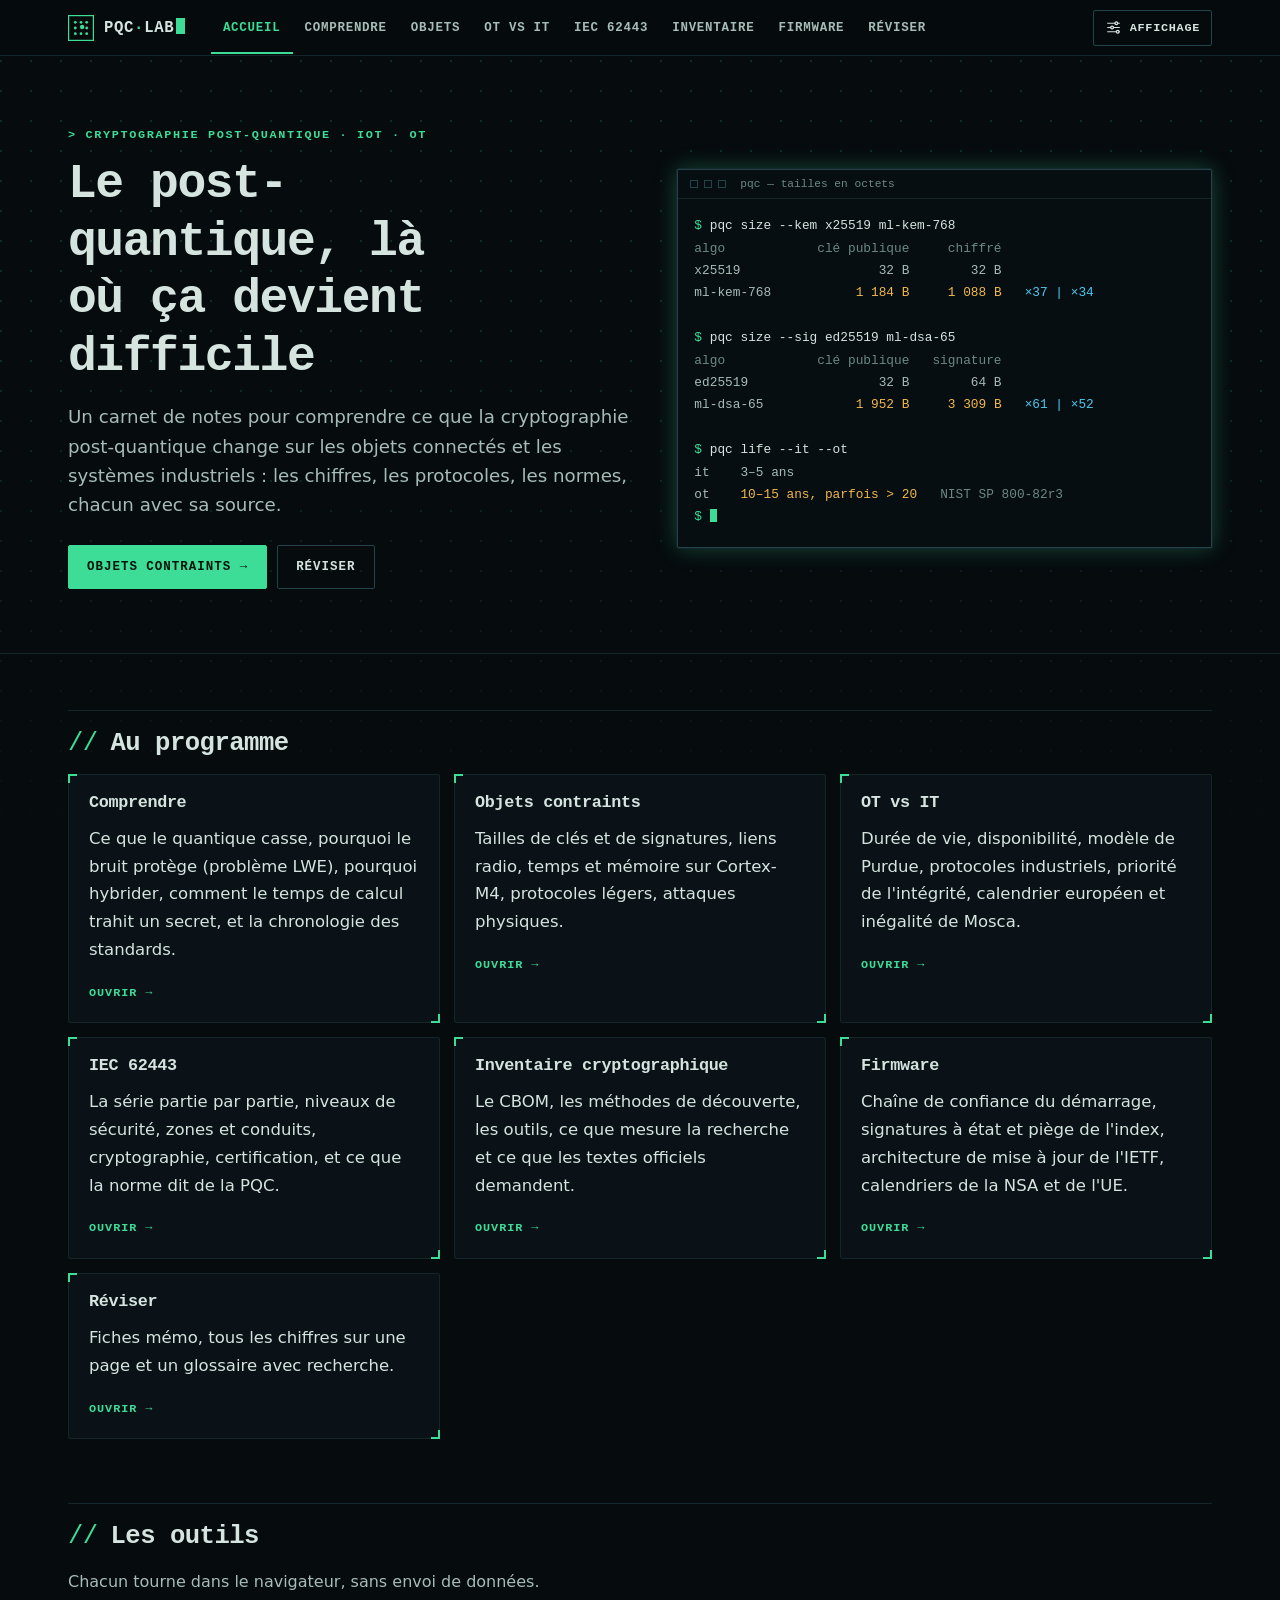
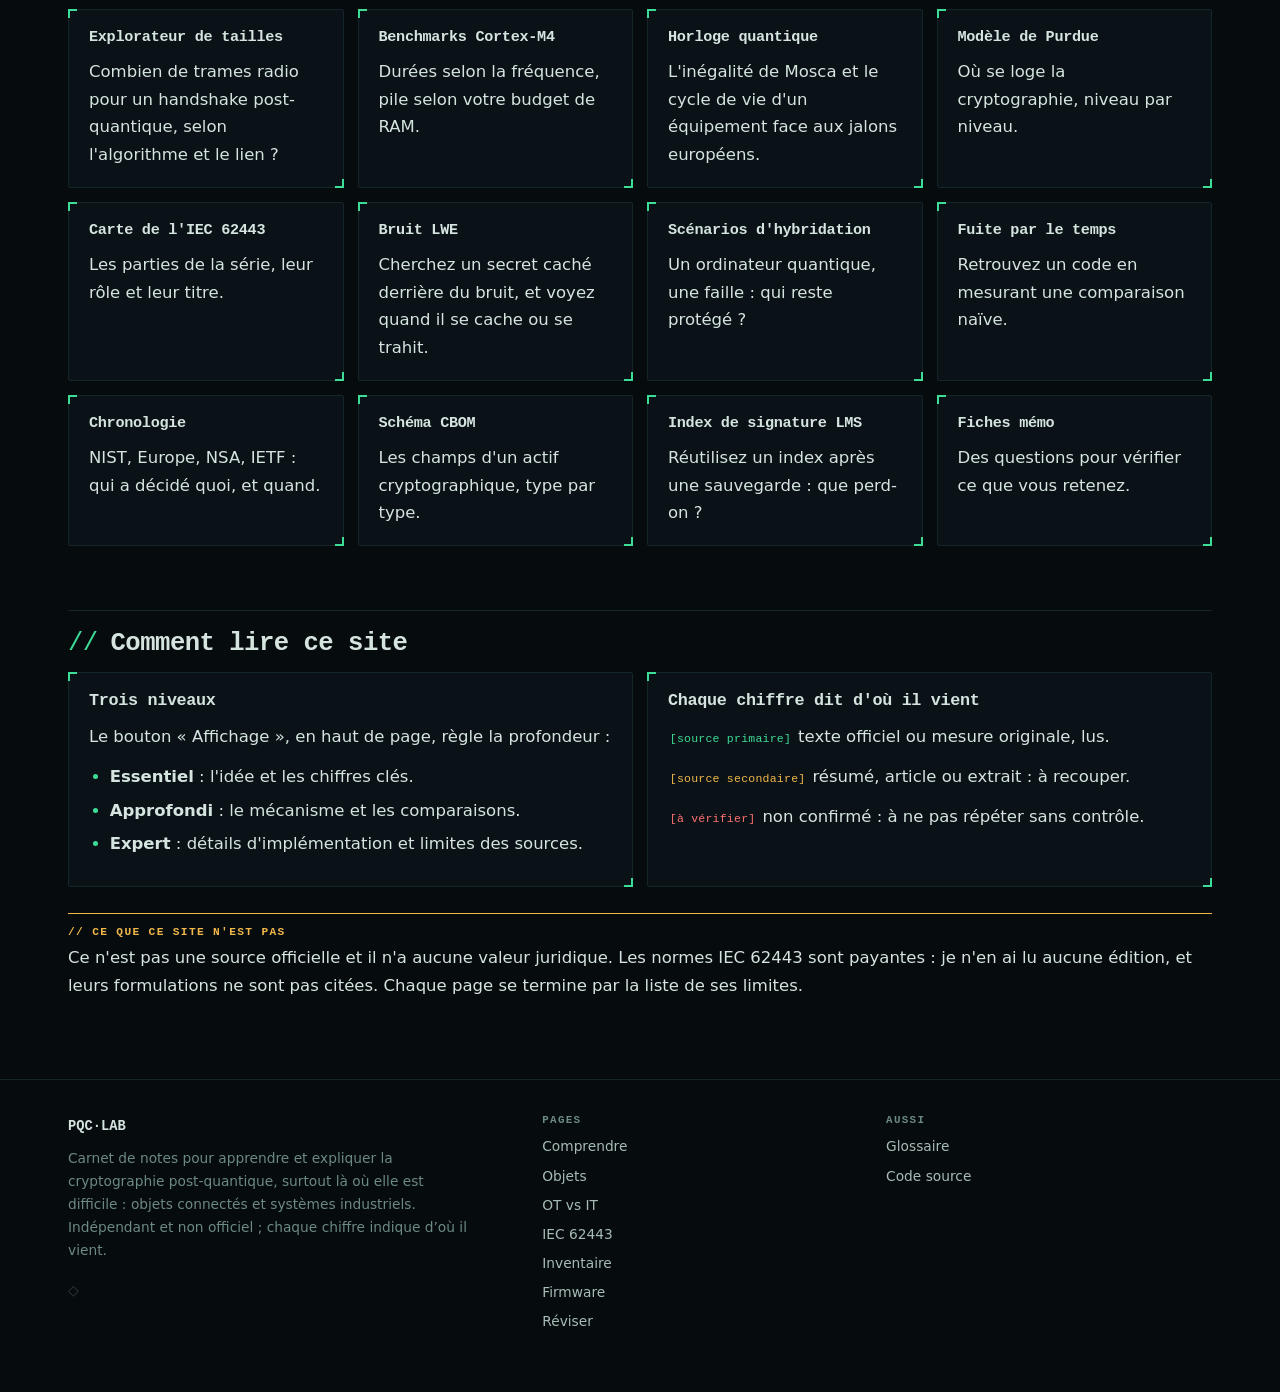
==== commit 3e0b3f20: "Add Comprendre, Inventaire, Firmware pages; offline mode, favicon; verified figures; flat note style" ====
--- a/index.html
+++ b/index.html
@@ -6,6 +6,10 @@
 <title>PQC·LAB – le post-quantique, là où ça devient difficile</title>
 <meta name="description" content="Carnet de notes sur la cryptographie post-quantique pour objets connectés et systèmes industriels : tailles, benchmarks, protocoles, OT vs IT, IEC 62443, avec des outils interactifs.">
 <meta name="theme-color" content="#060b0e">
+<link rel="icon" type="image/svg+xml" href="assets/favicon.svg">
+<link rel="icon" type="image/png" sizes="32x32" href="assets/icon-32.png">
+<link rel="manifest" href="manifest.webmanifest">
+<link rel="apple-touch-icon" href="assets/icon-180.png">
 <script>(function(){var d=document.documentElement,t='dark';try{t=localStorage.getItem('pqc-theme')||'dark';}catch(e){}if(t==='light'||t==='dark')d.setAttribute('data-theme',t);})();</script>
 <link rel="stylesheet" href="assets/site.css">
 </head>
@@ -51,10 +55,13 @@
 <section>
 <h2 id="entrees" style="margin-top:56px">Au programme</h2>
 <div class="grid g2" style="margin-top:14px">
-  <a class="card" href="iot.html"><h3>Objets contraints</h3><p>Tailles de clés et de signatures, liens radio, temps et mémoire sur Cortex-M4, protocoles légers, signature de firmware, attaques physiques.</p><span class="go">Ouvrir →</span></a>
+  <a class="card" href="comprendre.html"><h3>Comprendre</h3><p>Ce que le quantique casse, pourquoi le bruit protège (problème LWE), pourquoi hybrider, comment le temps de calcul trahit un secret, et la chronologie des standards.</p><span class="go">Ouvrir →</span></a>
+  <a class="card" href="iot.html"><h3>Objets contraints</h3><p>Tailles de clés et de signatures, liens radio, temps et mémoire sur Cortex-M4, protocoles légers, attaques physiques.</p><span class="go">Ouvrir →</span></a>
   <a class="card" href="ot-it.html"><h3>OT vs IT</h3><p>Durée de vie, disponibilité, modèle de Purdue, protocoles industriels, priorité de l'intégrité, calendrier européen et inégalité de Mosca.</p><span class="go">Ouvrir →</span></a>
   <a class="card" href="iec62443.html"><h3>IEC 62443</h3><p>La série partie par partie, niveaux de sécurité, zones et conduits, cryptographie, certification, et ce que la norme dit de la PQC.</p><span class="go">Ouvrir →</span></a>
-  <a class="card" href="reviser.html"><h3>Réviser</h3><p>Vingt-trois fiches mémo, tous les chiffres sur une page et un glossaire avec recherche.</p><span class="go">Ouvrir →</span></a>
+  <a class="card" href="inventaire.html"><h3>Inventaire cryptographique</h3><p>Le CBOM, les méthodes de découverte, les outils, ce que mesure la recherche et ce que les textes officiels demandent.</p><span class="go">Ouvrir →</span></a>
+  <a class="card" href="firmware.html"><h3>Firmware</h3><p>Chaîne de confiance du démarrage, signatures à état et piège de l'index, architecture de mise à jour de l'IETF, calendriers de la NSA et de l'UE.</p><span class="go">Ouvrir →</span></a>
+  <a class="card" href="reviser.html"><h3>Réviser</h3><p>Fiches mémo, tous les chiffres sur une page et un glossaire avec recherche.</p><span class="go">Ouvrir →</span></a>
 </div>
 </section>
 
@@ -67,7 +74,13 @@
   <a class="card" href="ot-it.html#horloge"><h4>Horloge quantique</h4><p>L'inégalité de Mosca et le cycle de vie d'un équipement face aux jalons européens.</p></a>
   <a class="card" href="ot-it.html#modele-purdue"><h4>Modèle de Purdue</h4><p>Où se loge la cryptographie, niveau par niveau.</p></a>
   <a class="card" href="iec62443.html#carte"><h4>Carte de l'IEC 62443</h4><p>Les parties de la série, leur rôle et leur titre.</p></a>
-  <a class="card" href="reviser.html#fiches"><h4>Fiches mémo</h4><p>Vingt-trois questions pour vérifier ce que vous retenez.</p></a>
+  <a class="card" href="comprendre.html#lwe"><h4>Bruit LWE</h4><p>Cherchez un secret caché derrière du bruit, et voyez quand il se cache ou se trahit.</p></a>
+  <a class="card" href="comprendre.html#hybride"><h4>Scénarios d'hybridation</h4><p>Un ordinateur quantique, une faille : qui reste protégé ?</p></a>
+  <a class="card" href="comprendre.html#temps"><h4>Fuite par le temps</h4><p>Retrouvez un code en mesurant une comparaison naïve.</p></a>
+  <a class="card" href="comprendre.html#chronologie"><h4>Chronologie</h4><p>NIST, Europe, NSA, IETF : qui a décidé quoi, et quand.</p></a>
+  <a class="card" href="inventaire.html#cbom"><h4>Schéma CBOM</h4><p>Les champs d'un actif cryptographique, type par type.</p></a>
+  <a class="card" href="firmware.html#lms"><h4>Index de signature LMS</h4><p>Réutilisez un index après une sauvegarde : que perd-on ?</p></a>
+  <a class="card" href="reviser.html#fiches"><h4>Fiches mémo</h4><p>Des questions pour vérifier ce que vous retenez.</p></a>
 </div>
 </section>
 
--- a/assets/site.css
+++ b/assets/site.css
@@ -119,9 +119,10 @@
 @media (min-width:1020px){.toc{display:block;position:sticky;top:calc(var(--header-h) + 28px);align-self:start;max-height:calc(100vh - var(--header-h) - 56px);overflow:auto;padding-bottom:20px}}
 .toc h4{margin:0 0 10px;font:700 .7rem var(--mono);letter-spacing:.1em;text-transform:uppercase;color:var(--fg-3)}
 .toc h4::before{content:"// ";color:var(--accent)}
-.toc a{display:block;color:var(--fg-3);text-decoration:none;font-size:.88rem;padding:6px 0 6px 14px;border-left:1px solid var(--line-strong);line-height:1.35}
+.toc a{display:block;color:var(--fg-3);text-decoration:none;font-size:.88rem;padding:6px 0;line-height:1.35}
 .toc a:hover{color:var(--fg)}
-.toc a[aria-current="true"]{color:var(--accent);border-left:2px solid var(--accent);padding-left:13px;font-weight:600}
+.toc a[aria-current="true"]{color:var(--accent);font-weight:600}
+.toc a[aria-current="true"]::before{content:"› "}
 .toc-m{margin:14px 0 4px}
 @media (min-width:1020px){.toc-m{display:none}}
 .toc-m summary{font:700 .8rem var(--mono);letter-spacing:.06em;text-transform:uppercase}
@@ -200,15 +201,14 @@
 .kv dt{color:var(--fg-3);font:400 .8rem var(--mono)}
 .kv dd{margin:0;font-weight:500}
 
-/* Encadrés : barre latérale, étiquette de journal */
-.note{border:1px solid var(--line);border-left-width:3px;border-radius:0;padding:12px 16px;margin:22px 0;background:var(--bg-tint);border-left-color:var(--accent)}
+/* Encadrés : un filet fin au-dessus et une étiquette de journal. Ni fond, ni bande latérale. */
+.note{border:0;border-top:1px solid var(--accent);padding:12px 0 0;margin:26px 0;background:none}
 .note .nt{font:700 .7rem var(--mono);letter-spacing:.12em;text-transform:uppercase;margin-bottom:6px;color:var(--accent)}
 .note .nt::before{content:"// "}
 .note p{margin:6px 0}
-.note.retenir{border-left-color:var(--accent)}
-.note.dire{border-left-color:var(--accent-2)}.note.dire .nt{color:var(--accent-2)}
-.note.piege{border-left-color:var(--amber)}.note.piege .nt{color:var(--amber)}
-.note.verif{border-left-color:var(--red)}.note.verif .nt{color:var(--red)}
+.note.dire{border-top-color:var(--accent-2)}.note.dire .nt{color:var(--accent-2)}
+.note.piege{border-top-color:var(--amber)}.note.piege .nt{color:var(--amber)}
+.note.verif{border-top-color:var(--red)}.note.verif .nt{color:var(--red)}
 
 /* Indicateurs de fiabilité : texte de journal, pas de pastille */
 .badge{display:inline;font:400 .72rem var(--mono);letter-spacing:.02em;white-space:nowrap;padding:0;background:none;border-radius:0;vertical-align:baseline;margin:0 .15em}
@@ -279,10 +279,10 @@
 .bar-row .fl{display:block;height:100%;background:var(--accent);min-width:2px;transition:width .35s cubic-bezier(.2,.7,.2,1)}
 .bar-row .fl.pq{background:var(--accent-2)}
 .bar-row .v{font:600 .78rem var(--mono);color:var(--fg-2);min-width:78px;text-align:right}
-.verdict{margin-top:14px;border:1px solid var(--line);border-left-width:3px;padding:12px 16px;font:600 .88rem/1.5 var(--mono);background:var(--bg-sunk)}
-.verdict.ok{border-left-color:var(--accent);color:var(--accent)}
-.verdict.bad{border-left-color:var(--red);color:var(--red)}
-.verdict.mid{border-left-color:var(--amber);color:var(--amber)}
+.verdict{margin-top:14px;border:1px solid var(--line-strong);padding:12px 16px;font:600 .88rem/1.5 var(--mono);background:var(--bg-sunk)}
+.verdict.ok{border-color:var(--accent);color:var(--accent)}
+.verdict.bad{border-color:var(--red);color:var(--red)}
+.verdict.mid{border-color:var(--amber);color:var(--amber)}
 .legend{display:flex;flex-wrap:wrap;gap:6px 16px;font:400 .74rem var(--mono);color:var(--fg-3);margin-top:10px}
 .legend i{display:inline-block;width:10px;height:10px;margin-right:6px;vertical-align:-1px}
 
@@ -323,10 +323,11 @@
 @media (min-width:760px){.purdue{grid-template-columns:300px minmax(0,1fr)}}
 .pl{display:grid;gap:6px;align-content:start}
 .plv{appearance:none;border:1px solid var(--line);border-radius:2px;padding:11px 14px;text-align:left;cursor:pointer;background:var(--bg-elev);
-  display:flex;flex-direction:column;gap:1px;color:var(--fg);font:inherit;min-height:56px;border-left-width:4px}
+  display:flex;flex-direction:column;gap:1px;color:var(--fg);font:inherit;min-height:56px}
 .plv .pn{font:700 .66rem var(--mono);letter-spacing:.1em;text-transform:uppercase;color:var(--fg-3)}
 .plv .pt{font-weight:600;font-size:.92rem}
-.plv.k1{border-left-color:var(--accent-2)}.plv.k2{border-left-color:#c19bff}.plv.k3{border-left-color:var(--amber)}.plv.k4{border-left-color:var(--accent)}.plv.k5{border-left-color:#ff8fb8}.plv.k0{border-left-color:var(--fg-3)}
+.plv .pn::before{content:"■ "}
+.plv.k1 .pn{color:var(--accent-2)}.plv.k2 .pn{color:#c19bff}.plv.k3 .pn{color:var(--amber)}.plv.k4 .pn{color:var(--accent)}.plv.k5 .pn{color:#ff8fb8}.plv.k0 .pn{color:var(--fg-3)}
 .plv[aria-pressed="true"]{background:var(--accent-soft);border-color:var(--accent)}
 .pd{background:var(--bg-sunk);border:1px solid var(--line);border-radius:2px;padding:18px 20px}
 .pd .kv{grid-template-columns:110px 1fr}
@@ -364,7 +365,7 @@
 .slot .t{font-weight:600;display:block}
 .slot .w{display:block;color:var(--fg-3);font-size:.86rem;margin-top:2px}
 .slot .chip{margin-top:6px}
-.slot.now{background:var(--accent-soft);border-left:3px solid var(--accent);padding-left:12px;margin:0 -12px 0 -15px;padding-right:12px}
+.slot.now{background:var(--accent-soft);padding-left:12px;margin:0 -12px;padding-right:12px}
 .day[hidden]{display:none}
 .empty{display:none;color:var(--fg-3)}
 .filters{display:flex;gap:0;overflow-x:auto;scrollbar-width:none;margin:6px 0 10px;border:1px solid var(--line-strong);width:max-content;max-width:100%}
@@ -422,3 +423,15 @@
   .tool-h{margin:0 -16px 14px;padding:10px 16px}
   .meta{flex-direction:column;gap:4px}
 }
+
+/* Chronologie */
+.slots.wide .slot{grid-template-columns:104px minmax(0,1fr)}
+.slot.future time::after{content:" · à venir";display:block;font:400 .66rem var(--mono);color:var(--fg-3)}
+.slot.future .t{color:var(--fg-2)}
+@media (max-width:520px){.slots.wide .slot{grid-template-columns:88px minmax(0,1fr)}}
+
+/* Barre basse : le bouton « Plus » se comporte comme un lien */
+.tabbar button{appearance:none;background:transparent;border:0;border-top:2px solid transparent;cursor:pointer;display:flex;flex-direction:column;align-items:center;gap:3px;
+  padding:8px 2px 7px;color:var(--fg-3);font:600 .6rem var(--mono);letter-spacing:.05em;text-transform:uppercase;min-height:54px}
+.tabbar button[aria-current="page"]{color:var(--accent);border-top-color:var(--accent)}
+.tabbar button svg{width:21px;height:21px}
